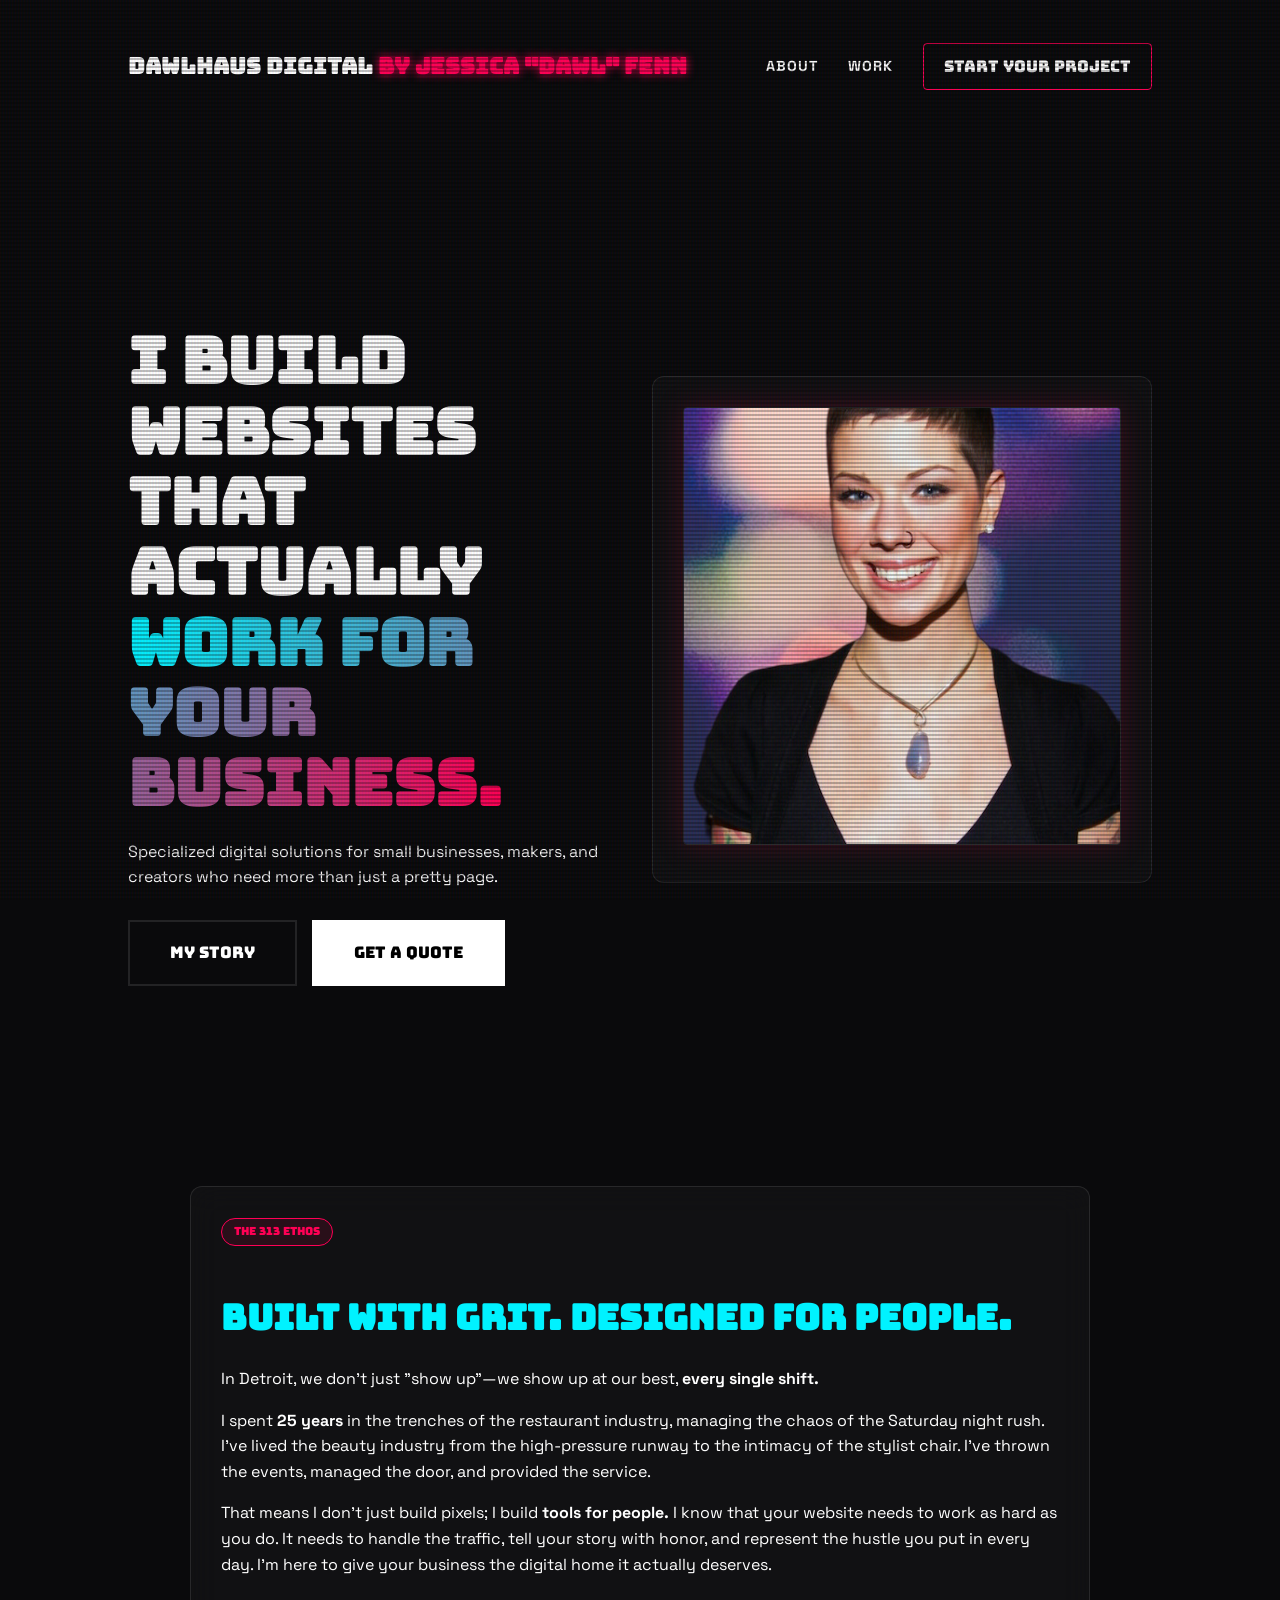
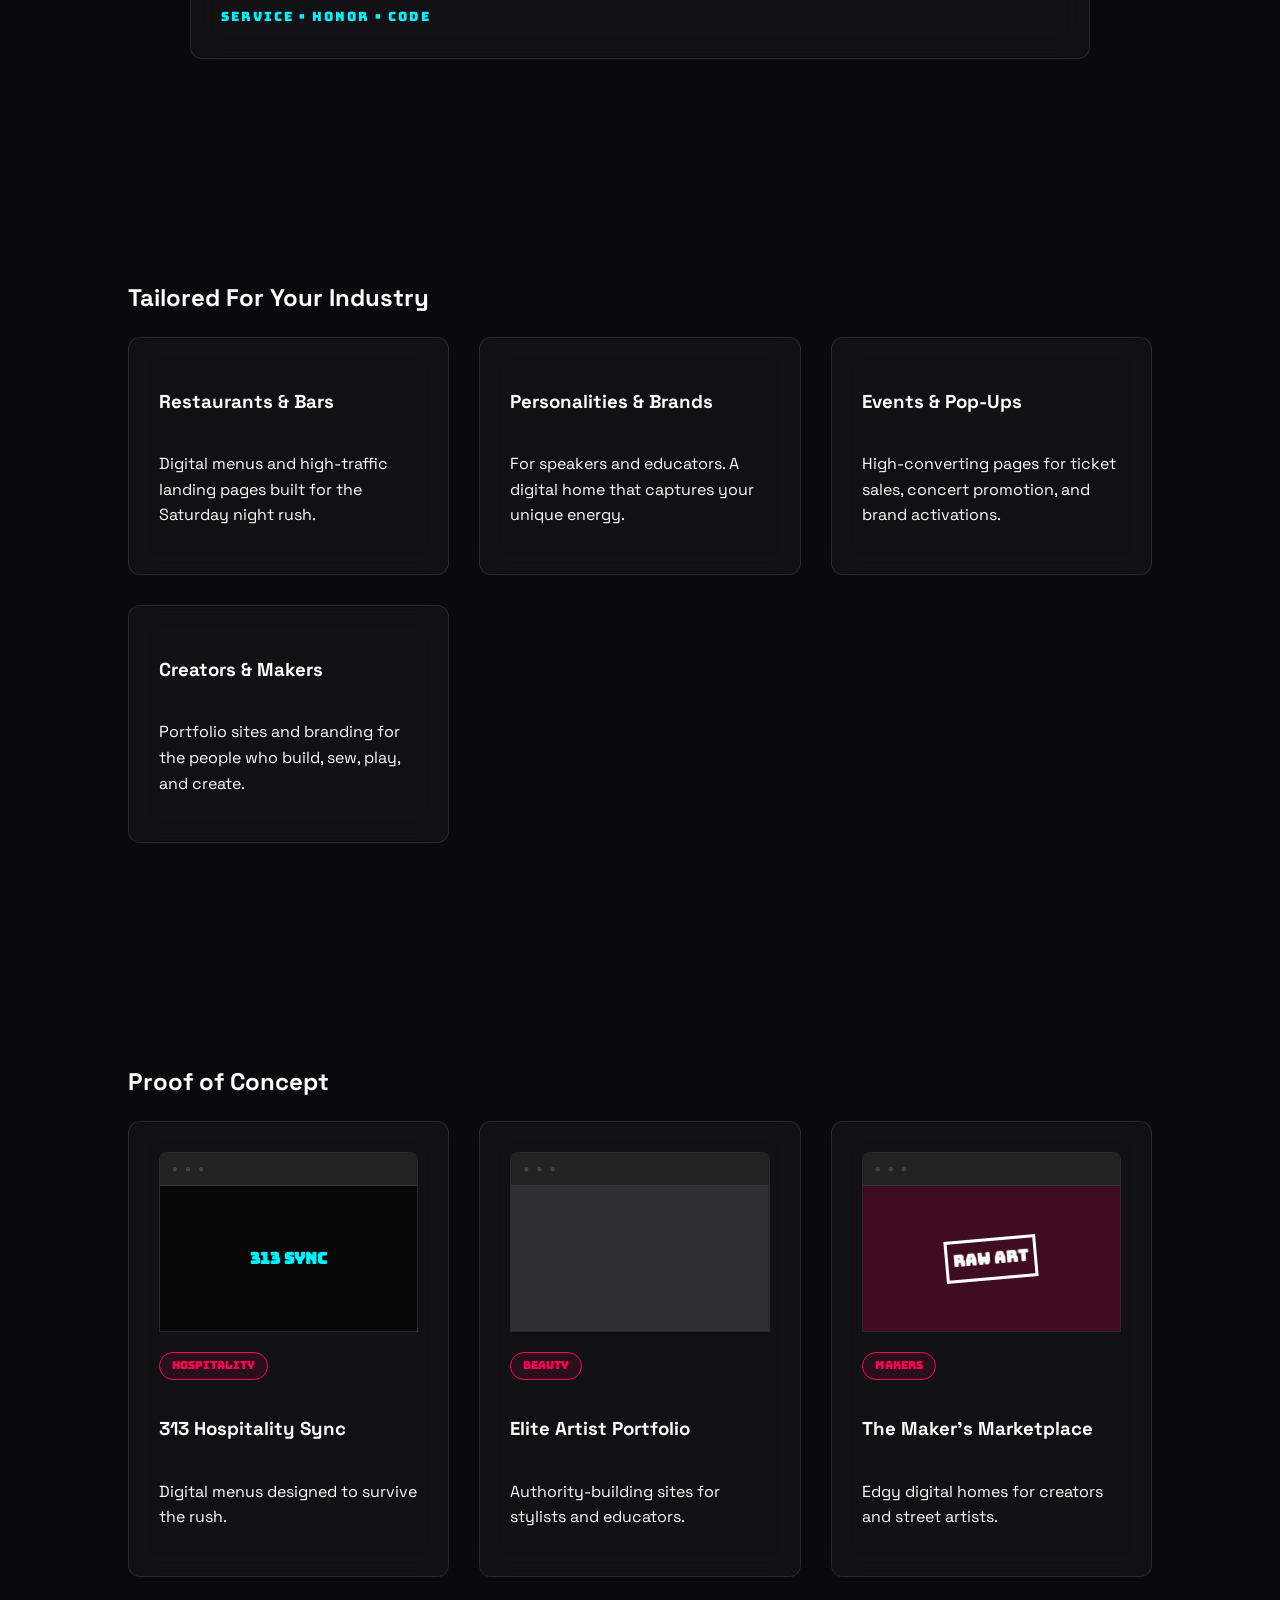
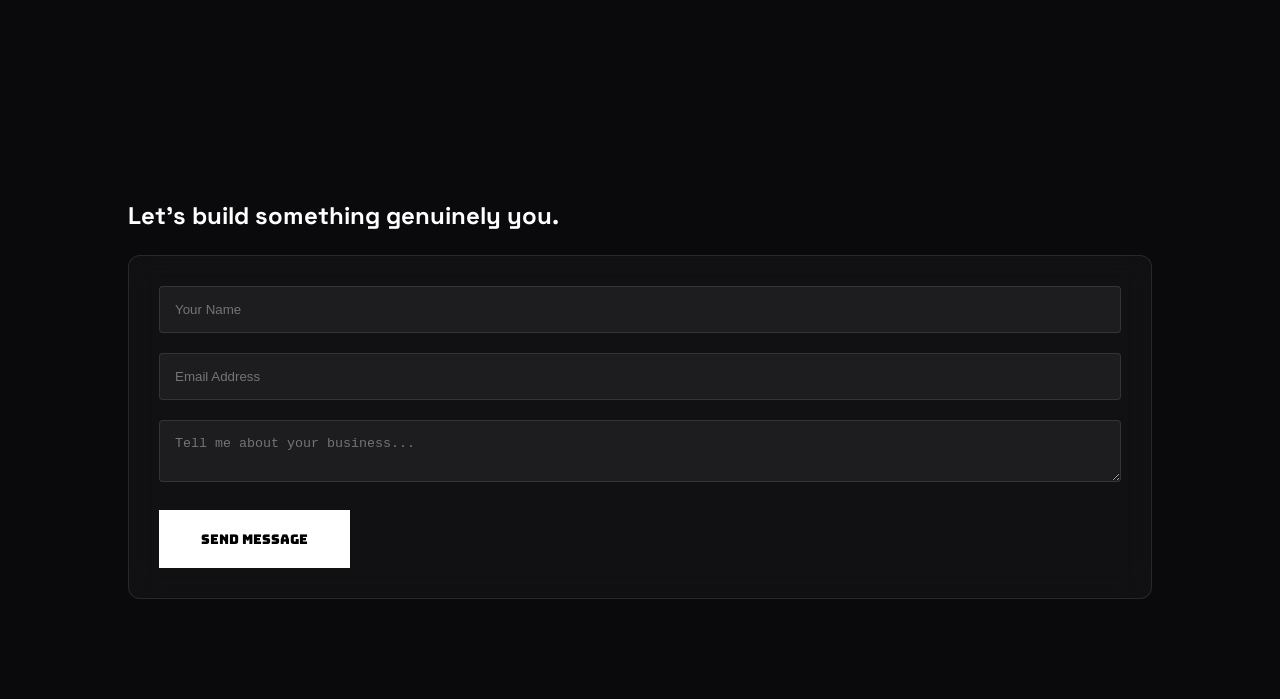
==== index.html @ b6381f79 "Revise about section with new content and badge Updated the about section to reflect new messaging a" ====
<!DOCTYPE html>
<html lang="en">
  <head>
    <meta charset="UTF-8" />
    <meta name="viewport" content="width=device-width, initial-scale=1.0" />
    <title>Dawlhaus Digital | Jessica Fenn</title>
    <link rel="preconnect" href="https://fonts.googleapis.com" />
    <link rel="preconnect" href="https://fonts.gstatic.com" crossorigin />
    <link
      href="https://fonts.googleapis.com/css2?family=Bungee&family=Space+Grotesk:wght@300;700&display=swap"
      rel="stylesheet"
    />
    <link rel="stylesheet" href="style.css" />
  </head>
  <body>
    <div class="noise-overlay"></div>
    <div class="scanlines"></div>
    <div class="cursor-glow"></div>

    <nav class="nav">
      <h1 class="logo">Dawlhaus Digital <span>by Jessica "Dawl" Fenn</span></h1>
      <div class="nav-links">
        <a href="#about" class="nav-link-simple">About</a>
        <a href="#portfolio" class="nav-link-simple">Work</a>
        <a href="#contact" class="nav-btn" role="button">Start Your Project</a>
      </div>
    </nav>

    <main>
      <section class="hero">
        <div class="hero-text">
          <h1>I build websites that actually <span>work for your business.</span></h1>
          <p>Specialized digital solutions for small businesses, makers, and creators who need more than just a pretty page.</p>
          <div class="cta-group">
            <a href="#about" class="btn secondary">My Story</a>
            <a href="#contact" class="btn primary" role="button">Get a Quote</a>
          </div>
        </div>
        <div class="hero-image glass">
          <img src="jess.jpg" alt="Jessica Fenn" onerror="this.src='https://via.placeholder.com/400x500?text=Jessica+Fenn'" />
        </div>
      </section>

     <section class="about" id="about">
        <div class="about-content">
          <div class="about-text-box glass">
            <div class="badge">The 313 Ethos</div>
            <h2>Built with Grit. Designed for People.</h2>
            <p>
              In Detroit, we don't just "show up"—we show up at our best, 
              <strong>every single shift.</strong> 
            </p>
            <p>
              I spent <strong>25 years</strong> in the trenches of the restaurant industry, 
              managing the chaos of the Saturday night rush. I've lived the beauty industry 
              from the high-pressure runway to the intimacy of the stylist chair. I've 
              thrown the events, managed the door, and provided the service.
            </p>
            <p>
              That means I don't just build pixels; I build <strong>tools for people.</strong> 
              I know that your website needs to work as hard as you do. It needs to handle the 
              traffic, tell your story with honor, and represent the hustle you put in every 
              day. I'm here to give your business the digital home it actually deserves.
            </p>
            
            <div class="cta-group">
               <span style="font-family: var(--font-retro); color: var(--accent-cyan); font-size: 0.8rem; text-transform: uppercase; letter-spacing: 2px;">
                 Service • Honor • Code
               </span>
            </div>
          </div>
        </div>
      </section>
      <section class="services">
        <h2>Tailored For Your Industry</h2>
        <div class="card-grid">
          <div class="card glass reveal">
            <h3>Restaurants & Bars</h3>
            <p>Digital menus and high-traffic landing pages built for the Saturday night rush.</p>
          </div>
          <div class="card glass reveal">
            <h3>Personalities & Brands</h3>
            <p>For speakers and educators. A digital home that captures your unique energy.</p>
          </div>
          <div class="card glass reveal">
            <h3>Events & Pop-Ups</h3>
            <p>High-converting pages for ticket sales, concert promotion, and brand activations.</p>
          </div>
          <div class="card glass reveal">
            <h3>Creators & Makers</h3>
            <p>Portfolio sites and branding for the people who build, sew, play, and create.</p>
          </div>
        </div>
      </section>

      <section class="portfolio" id="portfolio">
        <div class="contact-header">
          <h2>Proof of Concept</h2>
        </div>
        <div class="card-grid">
          
          <a href="hospitality.html" style="text-decoration: none; color: inherit; display: block;">
            <div class="card glass reveal">
              <div class="project-preview" style="background: url('https://images.unsplash.com/photo-1514362545857-3bc16c4c7d1b?auto=format&fit=crop&q=80&w=400') center/cover;">
                <div style="background: rgba(0,0,0,0.6); height: 100%; display: flex; align-items: center; justify-content: center;">
                  <h4 style="font-family: 'Bungee'; color: #00f2ff; font-size: 1rem;">313 SYNC</h4>
                </div>
              </div>
              <div class="badge">Hospitality</div>
              <h3>313 Hospitality Sync</h3>
              <p>Digital menus designed to survive the rush.</p>
            </div>
          </a>

          <a href="artist.html" style="text-decoration: none; color: inherit; display: block;">
            <div class="card glass reveal">
              <div class="project-preview" style="background: url('https://images.unsplash.com/photo-1562322140-8baeececf3df?auto=format&fit=crop&q=80&w=400') center/cover;">
                <div style="background: rgba(255,255,255,0.1); height: 100%; backdrop-filter: grayscale(1);"></div>
              </div>
              <div class="badge">Beauty</div>
              <h3>Elite Artist Portfolio</h3>
              <p>Authority-building sites for stylists and educators.</p>
            </div>
          </a>

          <a href="makers.html" style="text-decoration: none; color: inherit; display: block;">
            <div class="card glass reveal">
              <div class="project-preview" style="background: url('https://images.unsplash.com/photo-1561336313-0bd5e0b27ec8?auto=format&fit=crop&q=80&w=400') center/cover;">
                <div style="background: rgba(255, 0, 85, 0.2); height: 100%; display: flex; align-items: center; justify-content: center;">
                  <h4 style="font-family: 'Bungee'; color: white; border: 3px solid white; padding: 5px; transform: rotate(-5deg);">RAW ART</h4>
                </div>
              </div>
              <div class="badge">Makers</div>
              <h3>The Maker's Marketplace</h3>
              <p>Edgy digital homes for creators and street artists.</p>
            </div>
          </a>

        </div>
      </section>

      <section class="contact" id="contact">
        <div class="contact-header">
          <h2>Let’s build something genuinely you.</h2>
        </div>
        <form action="https://formspree.io/f/mykkykrn" method="POST" class="glass">
          <input type="hidden" name="_next" value="https://fennjessica-fs.github.io/dawlhausdigital/thankyou.html" />
          <input type="text" name="name" placeholder="Your Name" required />
          <input type="email" name="email" placeholder="Email Address" required />
          <textarea name="message" placeholder="Tell me about your business..." required></textarea>
          <button type="submit" class="btn primary">Send Message</button>
        </form>
      </section>
    </main>

    <script src="script.js"></script>
  </body>
</html>
---- style.css ----
:root {
  --bg: #0a0a0c;
  --accent-pink: #ff0055;
  --accent-cyan: #00f2ff;
  --glass: rgba(255, 255, 255, 0.03);
  --border: rgba(255, 255, 255, 0.1);
  --font-main: "Space Grotesk", sans-serif;
  --font-retro: "Bungee", cursive;
}

/* 1. RESET & BASE */
* {
  box-sizing: border-box;
}

html {
  scroll-behavior: smooth;
}

body {
  margin: 0;
  font-family: var(--font-main);
  background: var(--bg);
  color: white;
  overflow-x: hidden;
  line-height: 1.6;
  display: flex;
  flex-direction: column;
  width: 100%;
}

.sr-only {
  position: absolute;
  width: 1px;
  height: 1px;
  padding: 0;
  margin: -1px;
  overflow: hidden;
  clip: rect(0, 0, 0, 0);
  border: 0;
}

/* 2. TEXTURES */
.noise-overlay {
  position: fixed;
  top: 0;
  left: 0;
  width: 100%;
  height: 100%;
  background: url("https://grainy-gradients.vercel.app/noise.svg");
  opacity: 0.04;
  pointer-events: none;
  z-index: 999;
}

.scanlines {
  position: fixed;
  top: 0;
  left: 0;
  width: 100%;
  height: 100%;
  background: linear-gradient(rgba(18, 16, 16, 0) 50%, rgba(0, 0, 0, 0.25) 50%),
    linear-gradient(90deg, rgba(255, 0, 0, 0.06), rgba(0, 255, 0, 0.02), rgba(0, 0, 255, 0.06));
  background-size: 100% 4px, 3px 100%;
  pointer-events: none;
  z-index: 998;
}

/* 3. NAVIGATION */
.nav {
  display: flex;
  justify-content: space-between;
  align-items: center;
  padding: 30px 10%;
  width: 100%;
}

.logo {
  font-family: var(--font-retro);
  font-size: 1.4rem;
  text-transform: uppercase;
}

.logo span {
  color: var(--accent-pink);
  text-shadow: 0 0 10px var(--accent-pink);
}

.nav-links {
  display: flex;
  align-items: center;
  gap: 30px;
}

.nav-link-simple {
  text-decoration: none;
  color: white;
  font-weight: 700;
  text-transform: uppercase;
  font-size: 0.9rem;
  letter-spacing: 1px;
  transition: 0.3s;
}

.nav-link-simple:hover {
  color: var(--accent-cyan);
}

.nav-btn {
  font-family: var(--font-retro);
  color: white;
  text-decoration: none;
  padding: 10px 20px;
  border: 1px solid var(--accent-pink);
  border-radius: 4px;
  transition: 0.3s;
}

.nav-btn:hover {
  background: var(--accent-pink);
  color: black;
  box-shadow: 0 0 15px var(--accent-pink);
}

/* 4. LAYOUT SECTIONS */
section {
  width: 100%;
  padding: 100px 10%;
  position: relative;
  display: block;
  clear: both;
}

/* HERO SPECIFIC */
.hero {
  min-height: 85vh;
  display: flex;
  flex-wrap: wrap;
  align-items: center;
  justify-content: space-between;
  gap: 50px;
  padding-top: 140px;
}

.hero-text {
  flex: 1;
  min-width: 300px;
}

.hero-text h1 {
  font-family: var(--font-retro);
  font-size: clamp(2rem, 5vw, 4rem);
  line-height: 1.1;
  margin-bottom: 20px;
}

.hero-text h1 span {
  background: linear-gradient(90deg, var(--accent-cyan), var(--accent-pink));
  -webkit-background-clip: text;
  -webkit-text-fill-color: transparent;
}

.hero-image {
  flex: 1;
  min-width: 300px;
  max-width: 500px;
}

.hero-image img {
  width: 100%;
  border-radius: 4px;
  border: 1px solid var(--border);
  box-shadow: 0 0 30px rgba(255, 0, 85, 0.2);
}

/* 5. COMPONENTS */
.cta-group {
  display: flex;
  gap: 15px;
  margin-top: 30px;
}

.btn {
  display: inline-flex;
  align-items: center;
  justify-content: center;
  cursor: pointer;
  transition: 0.2s;
  text-decoration: none;
  font-family: var(--font-retro);
}

.btn.primary {
  background: white;
  color: black;
  border: 2px solid white;
  padding: 18px 40px;
}

.btn.primary:hover {
  background: var(--accent-cyan);
  border-color: var(--accent-cyan);
  transform: translateY(-3px);
}

.btn.secondary {
  background: transparent;
  color: white;
  border: 2px solid var(--border);
  padding: 18px 40px;
}

.btn.secondary:hover {
  border-color: var(--accent-pink);
  color: var(--accent-pink);
}

/* CARDS & GLASSMORPHISM */
.card-grid {
  display: grid;
  grid-template-columns: repeat(auto-fit, minmax(300px, 1fr));
  gap: 30px;
  width: 100%;
}

.glass {
  background: var(--glass);
  backdrop-filter: blur(15px);
  border: 1px solid var(--border);
  border-radius: 12px;
  padding: 30px;
  transition: 0.3s ease;
  position: relative;
}

.glass:hover {
  border-color: var(--accent-cyan);
  box-shadow: 0 0 20px rgba(0, 242, 255, 0.2);
  transform: translateY(-5px);
}

/* PROJECT PREVIEWS */
.project-preview {
  width: 100%;
  height: 180px;
  background: #111;
  border-radius: 8px 8px 0 0;
  border: 1px solid var(--border);
  margin-bottom: 20px;
  position: relative;
  overflow: hidden;
  display: flex;
  flex-direction: column;
}

.project-preview::before {
  content: "● ● ●";
  padding: 8px 12px;
  background: #222;
  color: #444;
  font-size: 10px;
  display: block;
  width: 100%;
  border-bottom: 1px solid var(--border);
  letter-spacing: 2px;
}

/* 6. UTILITY & FORMS */
.about-text-box {
  max-width: 900px;
  margin: 0 auto;
}

.about-text-box h2 {
  font-family: var(--font-retro);
  color: var(--accent-cyan);
  font-size: 2.2rem;
  margin-bottom: 20px;
}

form input,
form textarea {
  width: 100%;
  padding: 15px;
  margin-bottom: 20px;
  background: rgba(255, 255, 255, 0.05);
  border: 1px solid var(--border);
  color: white;
  border-radius: 4px;
}

form input:focus {
  border-color: var(--accent-cyan);
  outline: none;
}

/* ANIMATION STATE (FORCE VISIBLE FOR NOW) */
.reveal {
  opacity: 1 !important;
  transform: translateY(0) !important;
}
/* --- COMPONENT STYLES --- */

.badge {
  display: inline-block;
  padding: 4px 12px;
  background: rgba(255, 0, 85, 0.1);
  border: 1px solid var(--accent-pink);
  color: var(--accent-pink);
  font-family: var(--font-retro);
  font-size: 0.7rem;
  text-transform: uppercase;
  border-radius: 20px;
  margin-bottom: 15px;
}

/* Ensure the card layout handles the badge well */
.card {
  display: flex;
  flex-direction: column;
  align-items: flex-start;
}
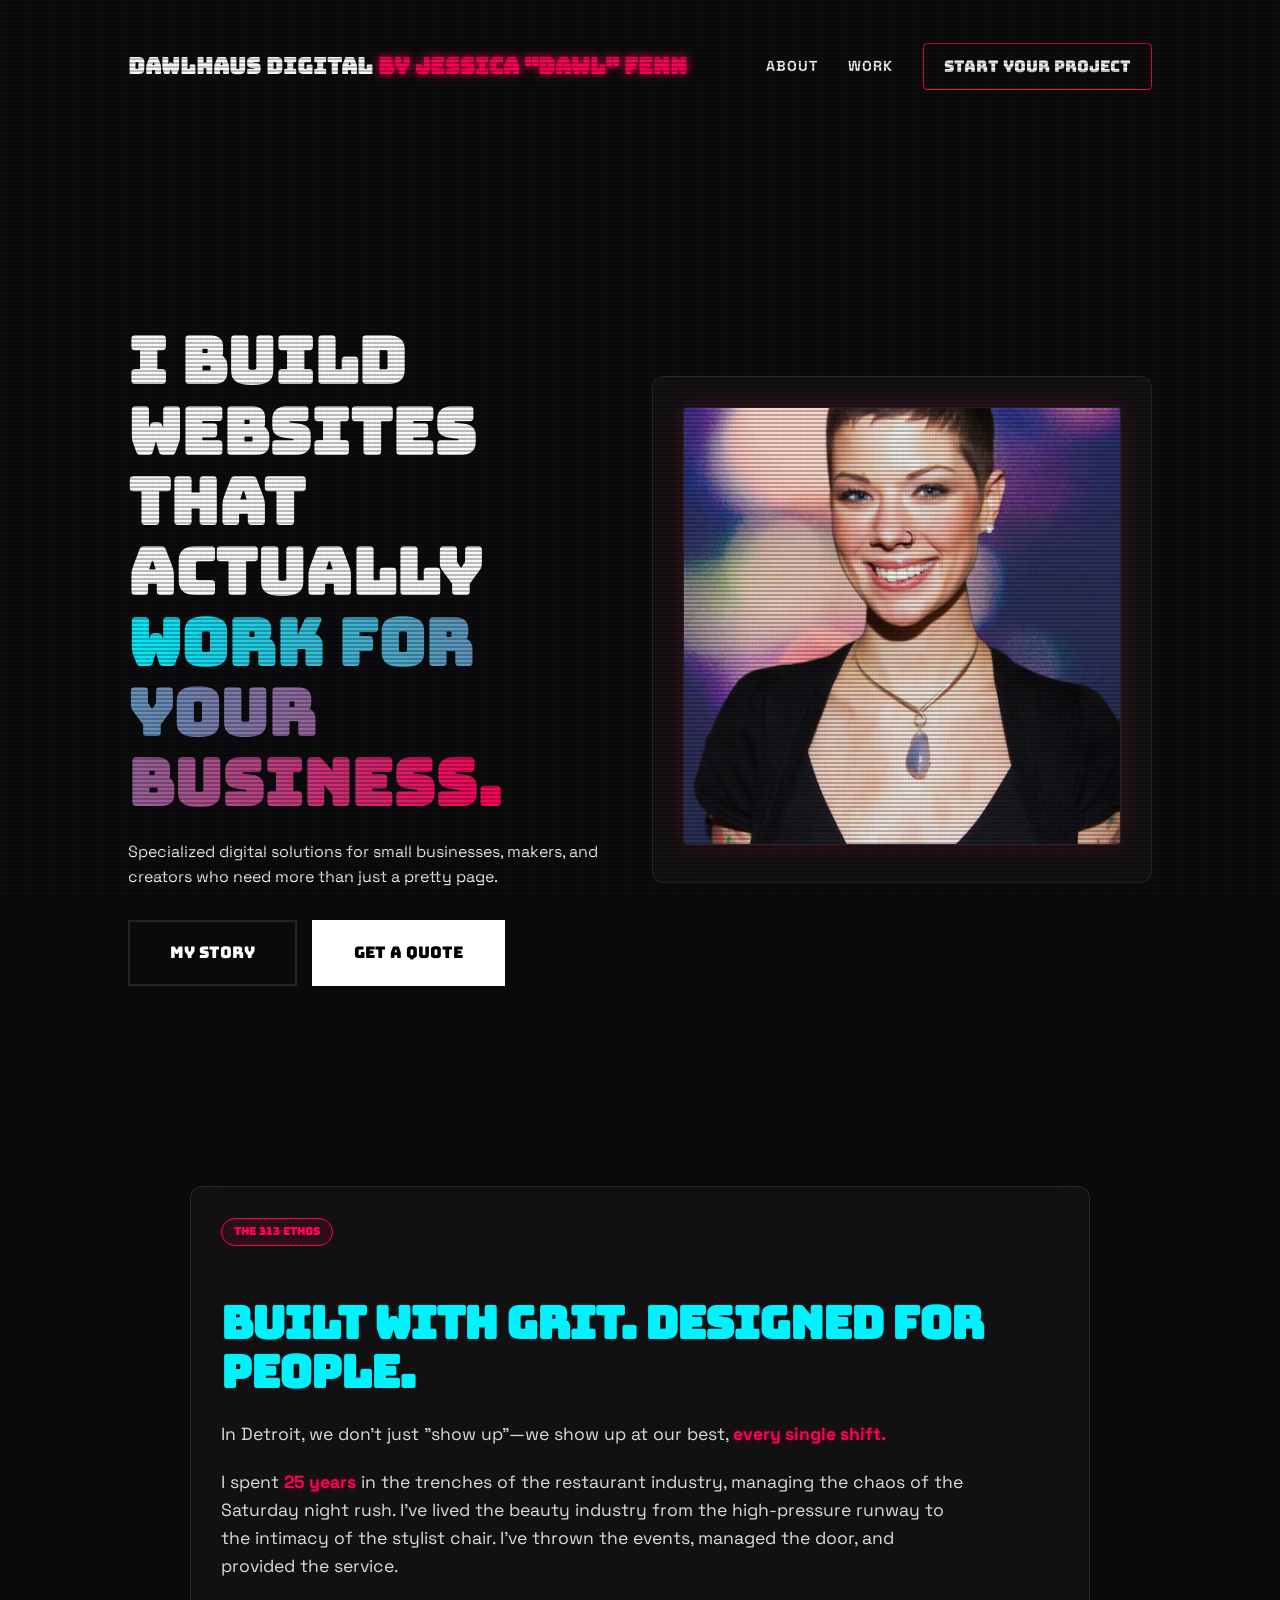
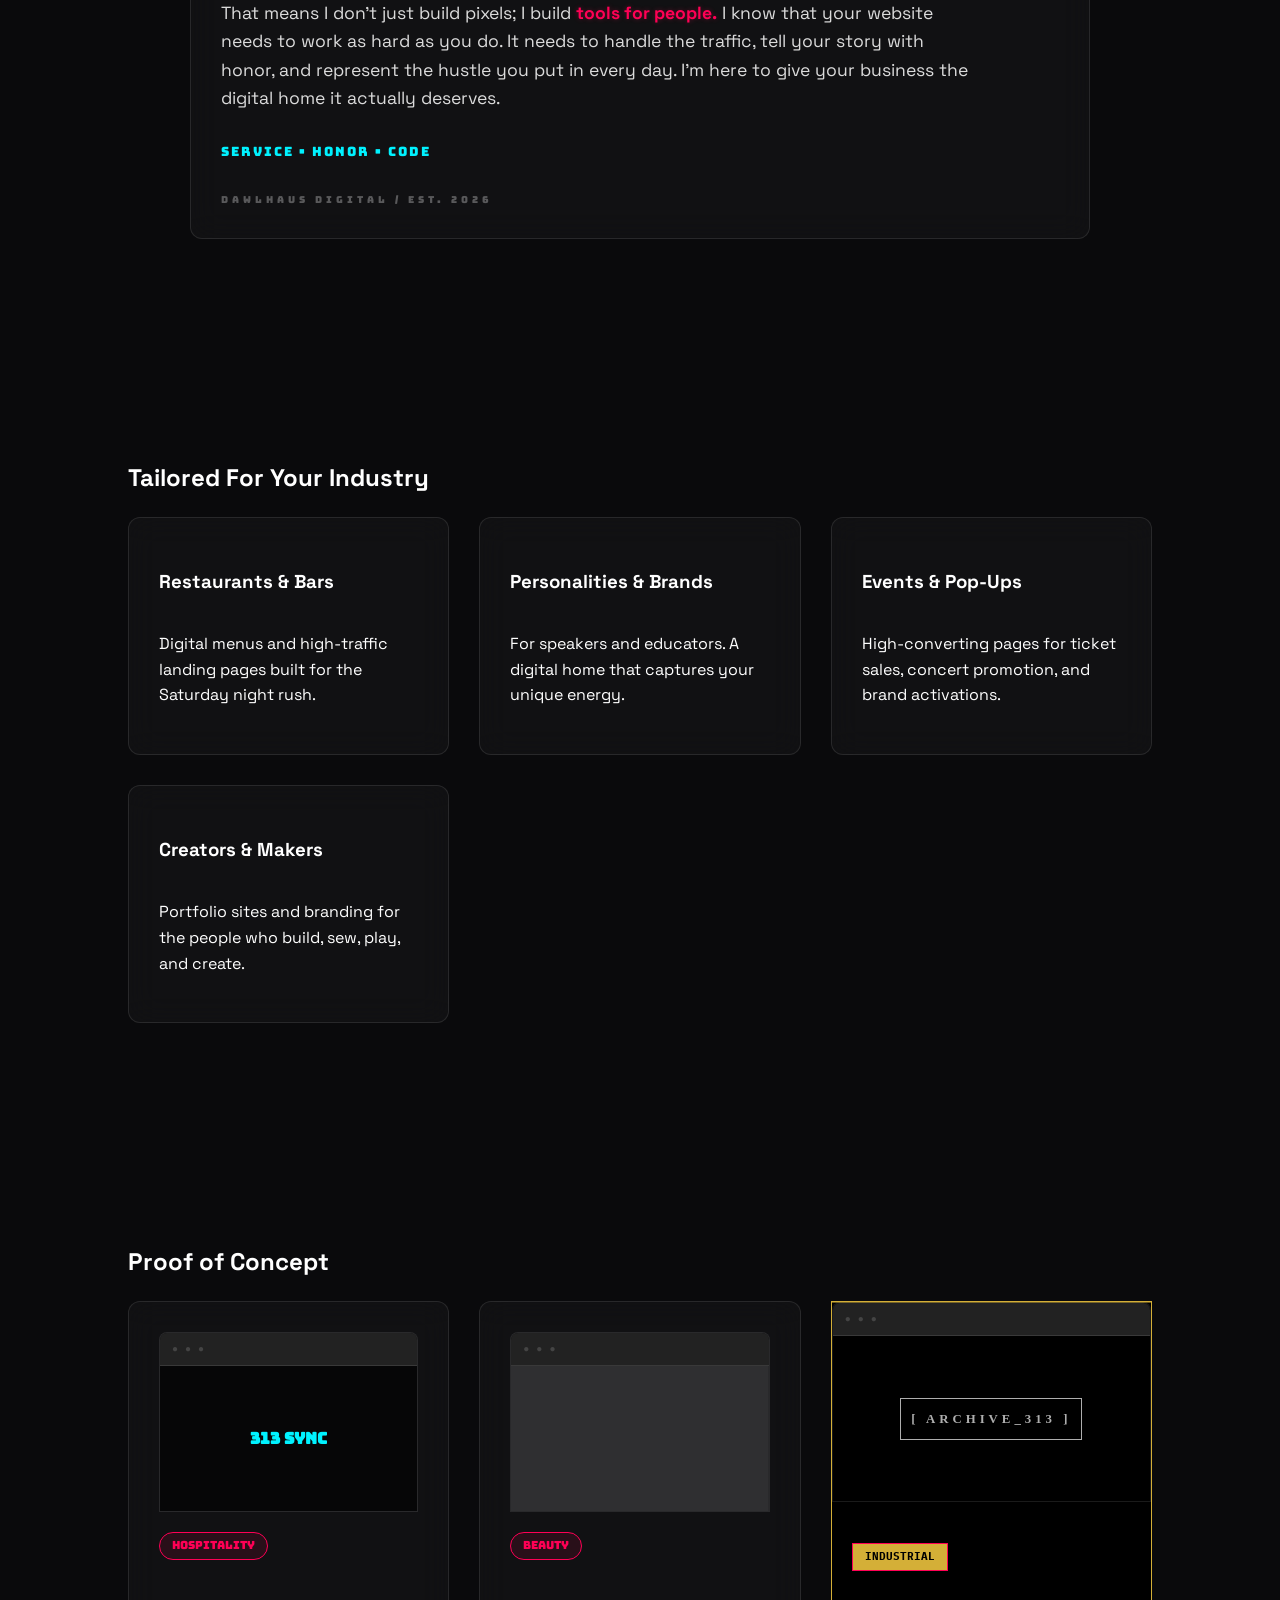
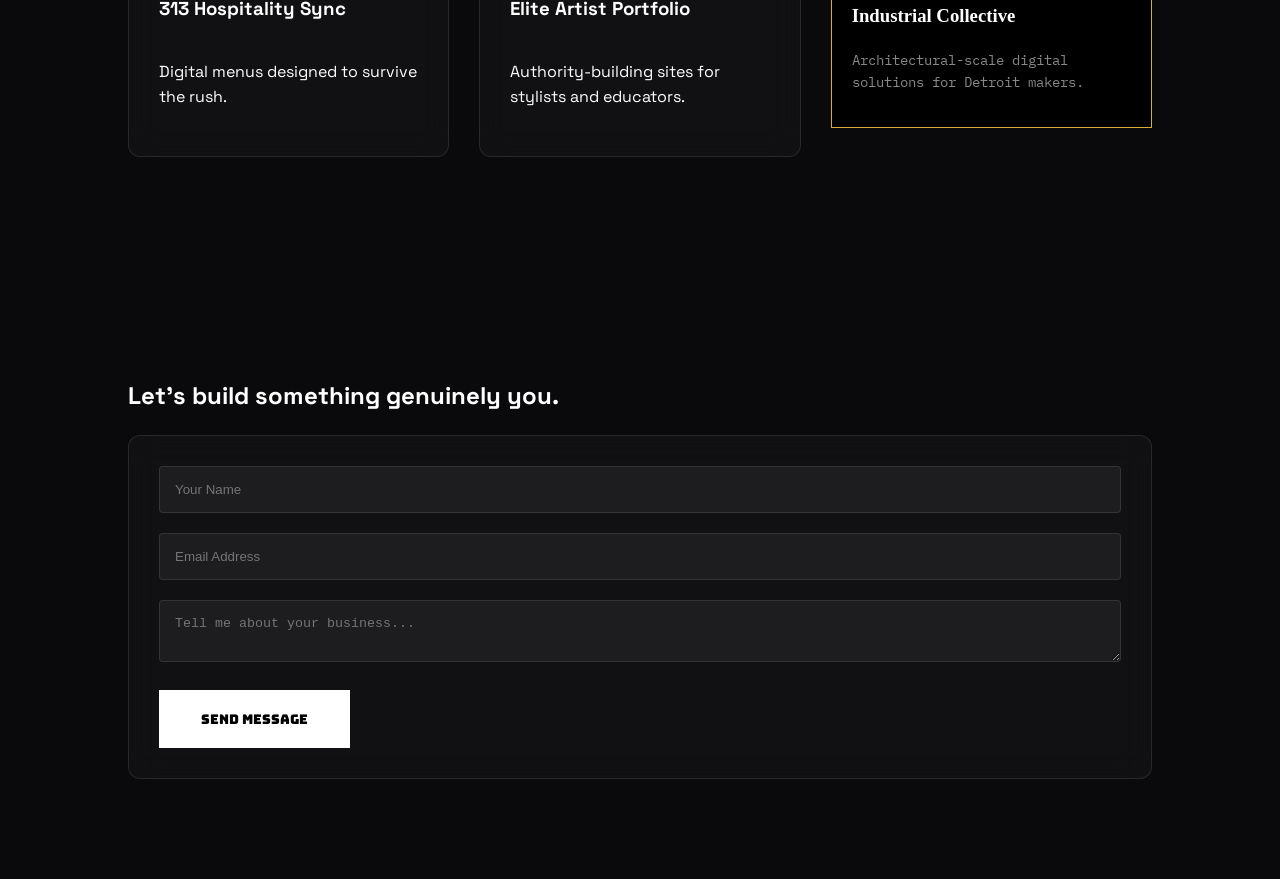
==== commit 76050609: "Update index.html" ====
--- a/index.html
+++ b/index.html
@@ -6,10 +6,11 @@
     <title>Dawlhaus Digital | Jessica Fenn</title>
     <link rel="preconnect" href="https://fonts.googleapis.com" />
     <link rel="preconnect" href="https://fonts.gstatic.com" crossorigin />
-    <link
-      href="https://fonts.googleapis.com/css2?family=Bungee&family=Space+Grotesk:wght@300;700&display=swap"
+   <link
+      href="https://fonts.googleapis.com/css2?family=Bungee&family=Space+Grotesk:wght@300;700&family=Syncopate:wght@700&family=IBM+Plex+Mono:wght@300;400;700&display=swap"
       rel="stylesheet"
     />
+    <link rel="stylesheet" href="style.css" />
     <link rel="stylesheet" href="style.css" />
   </head>
   <body>
@@ -123,19 +124,31 @@
             </div>
           </a>
 
-          <a href="makers.html" style="text-decoration: none; color: inherit; display: block;">
-            <div class="card glass reveal">
-              <div class="project-preview" style="background: url('https://images.unsplash.com/photo-1561336313-0bd5e0b27ec8?auto=format&fit=crop&q=80&w=400') center/cover;">
-                <div style="background: rgba(255, 0, 85, 0.2); height: 100%; display: flex; align-items: center; justify-content: center;">
-                  <h4 style="font-family: 'Bungee'; color: white; border: 3px solid white; padding: 5px; transform: rotate(-5deg);">RAW ART</h4>
-                </div>
-              </div>
-              <div class="badge">Makers</div>
-              <h3>The Maker's Marketplace</h3>
-              <p>Edgy digital homes for creators and street artists.</p>
-            </div>
-          </a>
+         <a href="makers.html" style="text-decoration: none; color: inherit; display: block;">
+  <div class="card reveal" style="background: #000; border: 1px solid #D4AF37; border-radius: 0; box-shadow: none; position: relative; overflow: hidden;">
+    
+    <div style="position: absolute; top: 0; left: 0; width: 100%; height: 1px; background: #D4AF37; opacity: 0.5; animation: card-scan 4s linear infinite; z-index: 2;"></div>
+    
+    <div class="project-preview" style="background: url('https://images.unsplash.com/photo-1504917595217-d4dc5ebe6122?auto=format&fit=crop&q=80&w=400') center/cover; filter: grayscale(1); height: 200px;">
+      <div style="background: rgba(0,0,0,0.7); height: 100%; display: flex; align-items: center; justify-content: center;">
+        <h4 style="font-family: 'Syncopate'; color: #D4AF37; font-size: 0.8rem; letter-spacing: 4px; border: 1px solid #D4AF37; padding: 10px;">[ ARCHIVE_313 ]</h4>
+      </div>
+    </div>
 
+    <div style="padding: 20px;">
+      <div class="badge" style="background: #D4AF37; color: #000; border-radius: 0; font-family: 'IBM Plex Mono'; font-weight: 700;">INDUSTRIAL</div>
+      <h3 style="font-family: 'Syncopate'; color: #fff; margin-top: 15px;">Industrial Collective</h3>
+      <p style="font-family: 'IBM Plex Mono'; font-size: 0.85rem; color: #888;">Architectural-scale digital solutions for Detroit makers.</p>
+    </div>
+  </div>
+</a>
+
+<style>
+  @keyframes card-scan {
+    0% { top: -5%; }
+    100% { top: 105%; }
+  }
+</style>
         </div>
       </section>
 
--- a/style.css
+++ b/style.css
@@ -320,3 +320,52 @@
   flex-direction: column;
   align-items: flex-start;
 }
+/* THE GRIT & HONOR EDIT */
+.about-text-box h2 {
+    font-size: clamp(1.8rem, 4vw, 2.8rem);
+    letter-spacing: -1px;
+    line-height: 1.1;
+    margin-bottom: 1.5rem;
+}
+
+.about-text-box p {
+    font-size: 1.1rem;
+    color: rgba(255,255,255,0.85); /* Softens the text for that "dedicated" feel */
+    margin-bottom: 1.2rem;
+    max-width: 750px;
+}
+
+.about-text-box strong {
+    color: var(--accent-pink);
+    text-shadow: 0 0 5px rgba(255, 0, 85, 0.3);
+}
+
+/* Subtle signature flourish */
+.about-text-box::after {
+    content: "DAWLHAUS DIGITAL / EST. 2026";
+    display: block;
+    margin-top: 30px;
+    font-family: var(--font-retro);
+    font-size: 0.6rem;
+    letter-spacing: 4px;
+    opacity: 0.3;
+}
+/* THE SCANNER ANIMATION */
+.grid-item::after {
+    content: "";
+    position: absolute;
+    top: -10%;
+    left: 0;
+    width: 100%;
+    height: 2px;
+    background: var(--raw-brass);
+    box-shadow: 0 0 15px var(--raw-brass);
+    z-index: 5;
+    animation: scan-line 4s linear infinite;
+    opacity: 0.3;
+}
+
+@keyframes scan-line {
+    0% { top: -10%; }
+    100% { top: 110%; }
+}
--- a/style.css
+++ b/style.css
@@ -320,3 +320,52 @@
   flex-direction: column;
   align-items: flex-start;
 }
+/* THE GRIT & HONOR EDIT */
+.about-text-box h2 {
+    font-size: clamp(1.8rem, 4vw, 2.8rem);
+    letter-spacing: -1px;
+    line-height: 1.1;
+    margin-bottom: 1.5rem;
+}
+
+.about-text-box p {
+    font-size: 1.1rem;
+    color: rgba(255,255,255,0.85); /* Softens the text for that "dedicated" feel */
+    margin-bottom: 1.2rem;
+    max-width: 750px;
+}
+
+.about-text-box strong {
+    color: var(--accent-pink);
+    text-shadow: 0 0 5px rgba(255, 0, 85, 0.3);
+}
+
+/* Subtle signature flourish */
+.about-text-box::after {
+    content: "DAWLHAUS DIGITAL / EST. 2026";
+    display: block;
+    margin-top: 30px;
+    font-family: var(--font-retro);
+    font-size: 0.6rem;
+    letter-spacing: 4px;
+    opacity: 0.3;
+}
+/* THE SCANNER ANIMATION */
+.grid-item::after {
+    content: "";
+    position: absolute;
+    top: -10%;
+    left: 0;
+    width: 100%;
+    height: 2px;
+    background: var(--raw-brass);
+    box-shadow: 0 0 15px var(--raw-brass);
+    z-index: 5;
+    animation: scan-line 4s linear infinite;
+    opacity: 0.3;
+}
+
+@keyframes scan-line {
+    0% { top: -10%; }
+    100% { top: 110%; }
+}
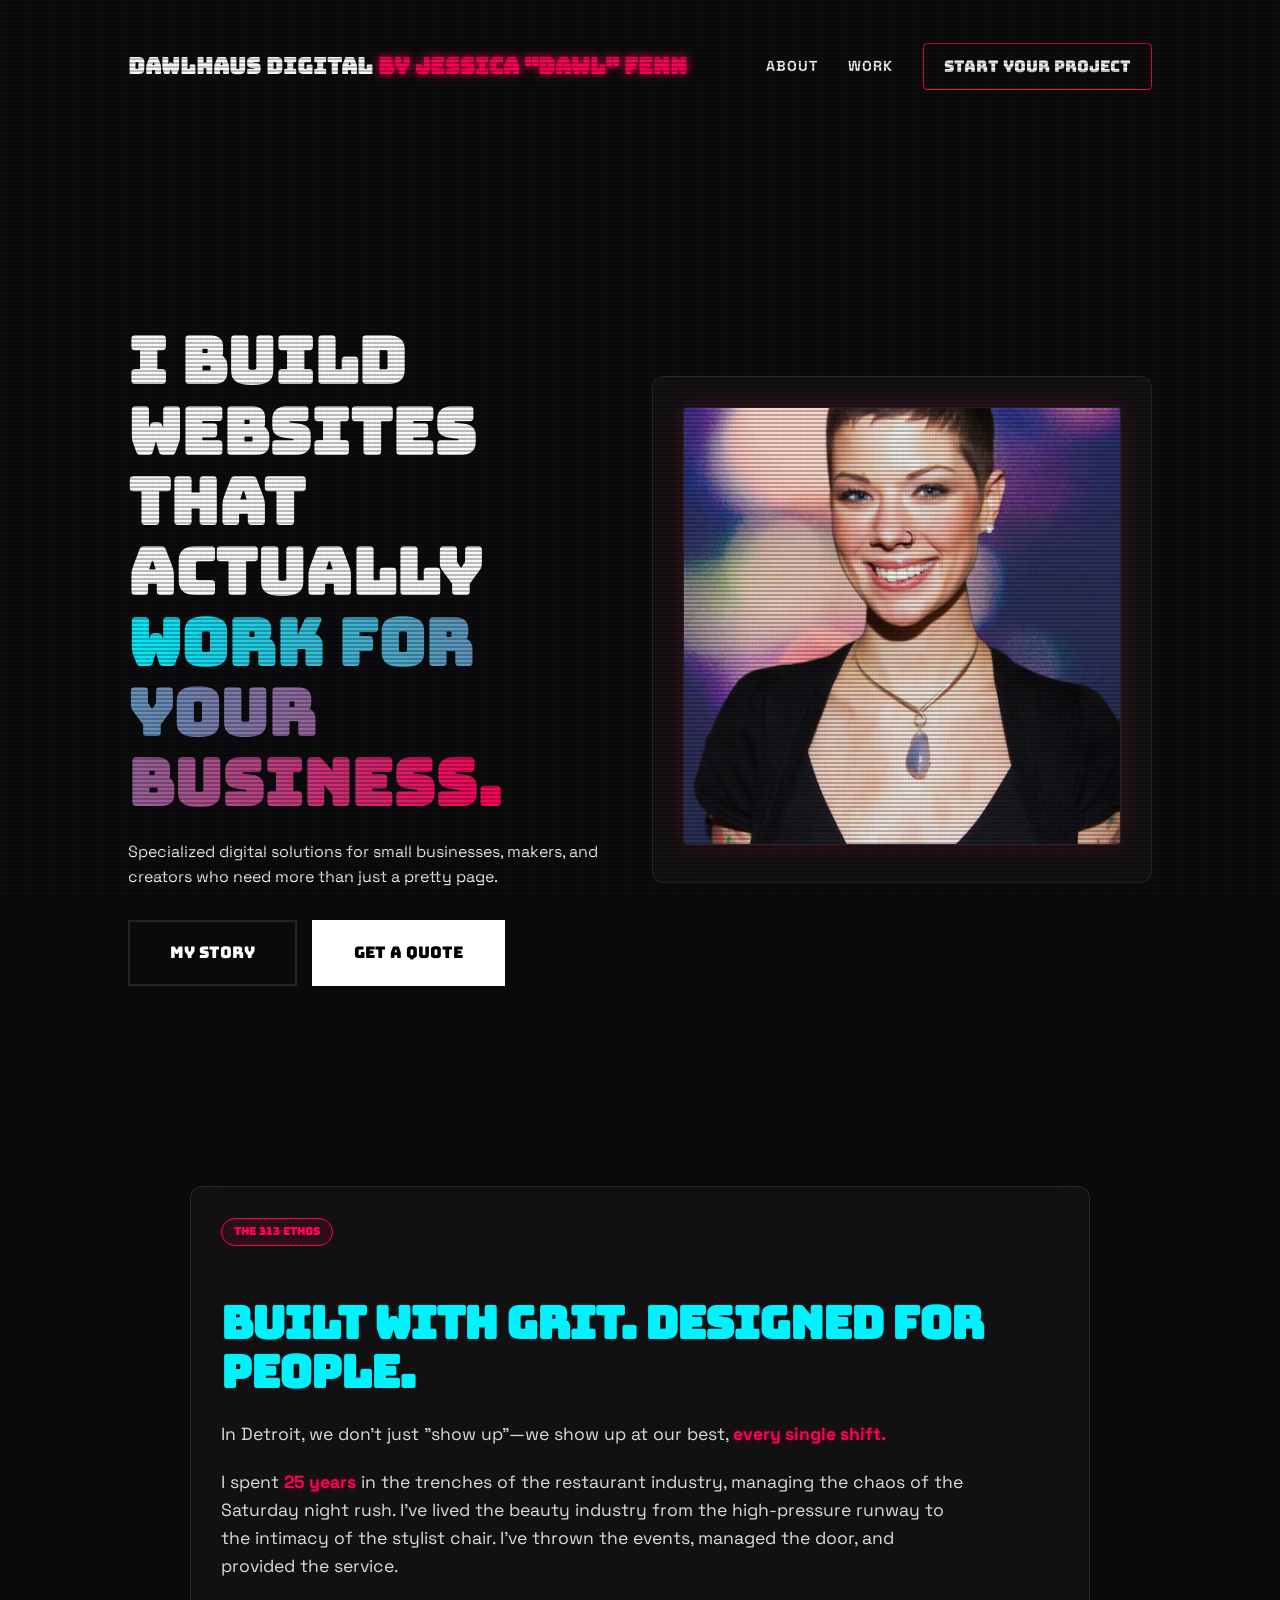
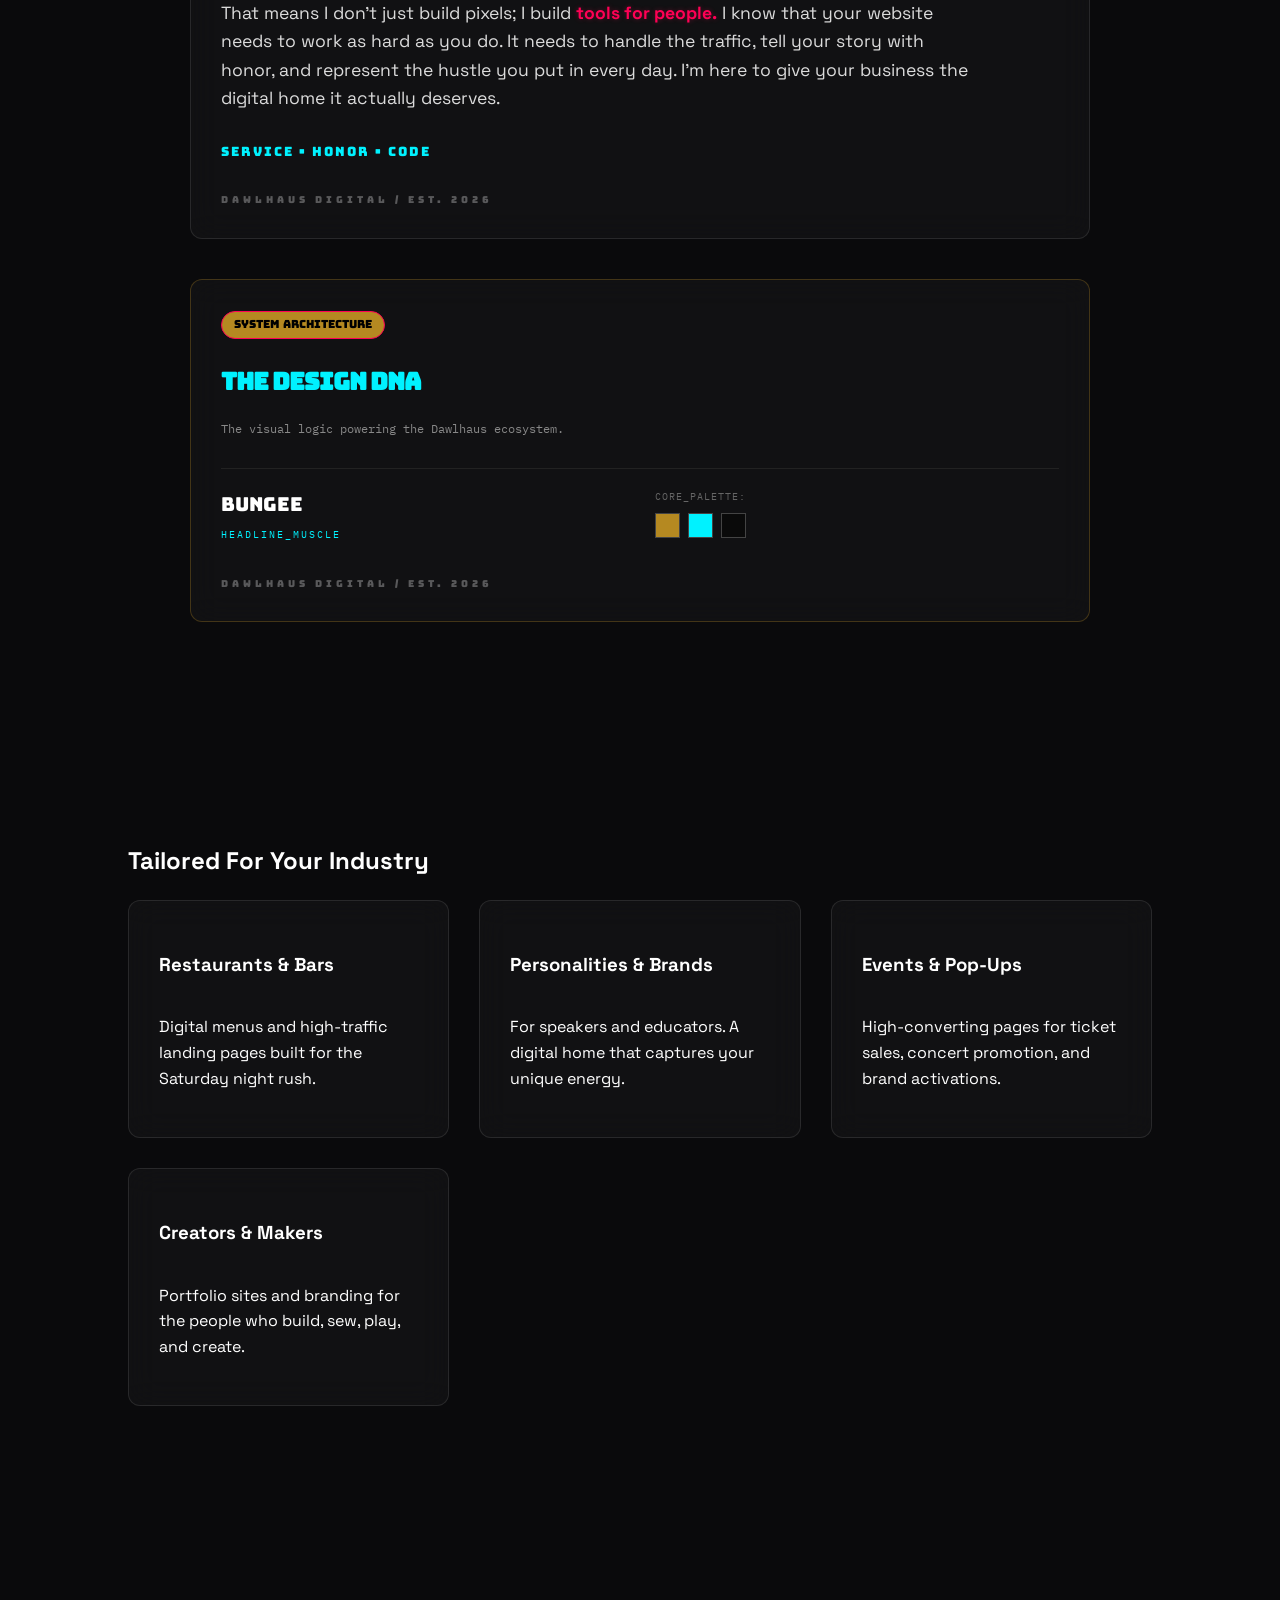
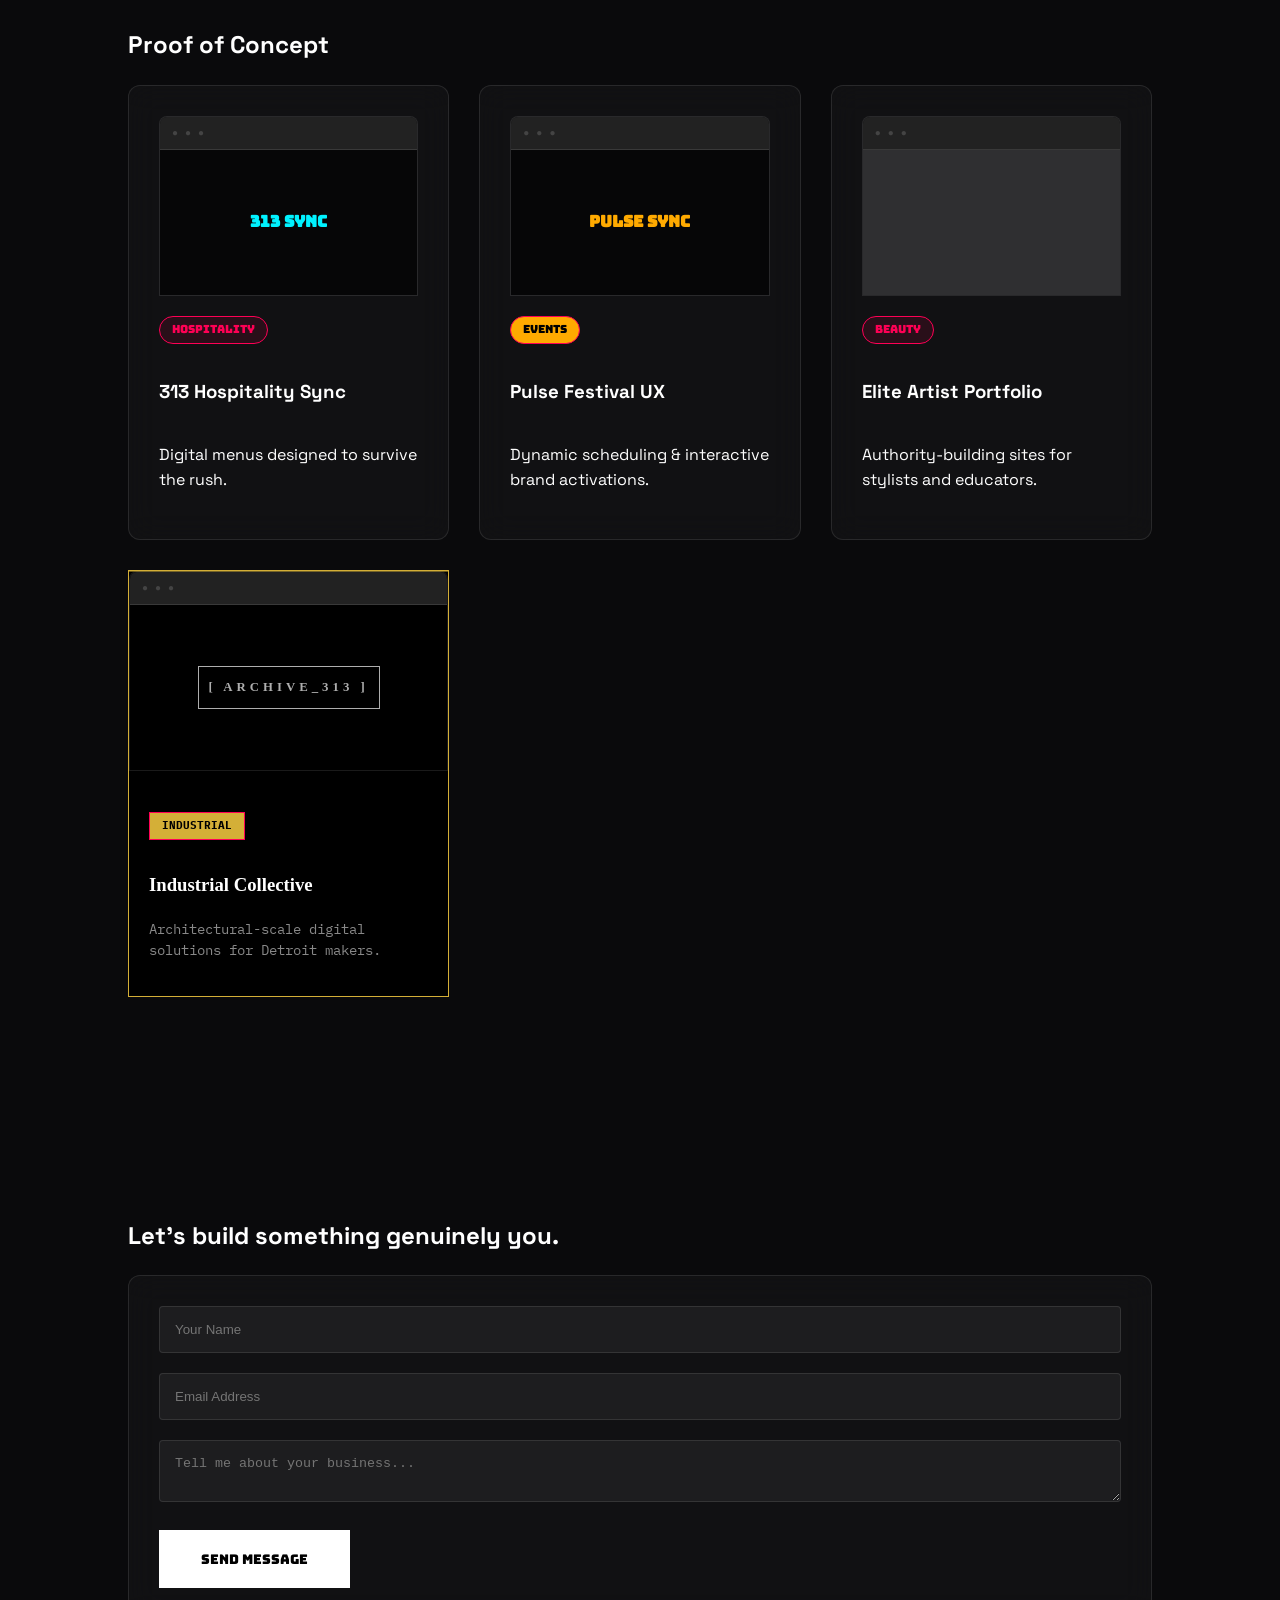
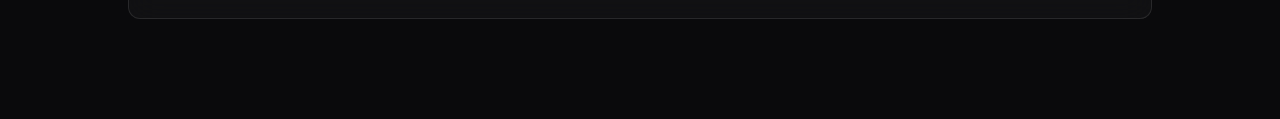
==== commit cd54a285: "Update index.html" ====
--- a/index.html
+++ b/index.html
@@ -6,11 +6,10 @@
     <title>Dawlhaus Digital | Jessica Fenn</title>
     <link rel="preconnect" href="https://fonts.googleapis.com" />
     <link rel="preconnect" href="https://fonts.gstatic.com" crossorigin />
-   <link
+    <link
       href="https://fonts.googleapis.com/css2?family=Bungee&family=Space+Grotesk:wght@300;700&family=Syncopate:wght@700&family=IBM+Plex+Mono:wght@300;400;700&display=swap"
       rel="stylesheet"
     />
-    <link rel="stylesheet" href="style.css" />
     <link rel="stylesheet" href="style.css" />
   </head>
   <body>
@@ -42,7 +41,7 @@
         </div>
       </section>
 
-     <section class="about" id="about">
+      <section class="about" id="about">
         <div class="about-content">
           <div class="about-text-box glass">
             <div class="badge">The 313 Ethos</div>
@@ -66,12 +65,36 @@
             
             <div class="cta-group">
                <span style="font-family: var(--font-retro); color: var(--accent-cyan); font-size: 0.8rem; text-transform: uppercase; letter-spacing: 2px;">
-                 Service • Honor • Code
+                  Service • Honor • Code
                </span>
             </div>
           </div>
         </div>
-      </section>
+
+        <div class="about-content" style="margin-top: 40px;">
+          <div class="about-text-box glass" style="border-color: rgba(181, 137, 33, 0.3);">
+            <div class="badge" style="background: #b58921; color: #000;">System Architecture</div>
+            <h2 style="font-family: 'Bungee'; font-size: 1.5rem; margin-top: 15px;">The Design DNA</h2>
+            <p style="font-family: 'IBM Plex Mono'; font-size: 0.75rem; color: #888;">The visual logic powering the Dawlhaus ecosystem.</p>
+            
+            <div style="display: grid; grid-template-columns: 1fr 1fr; gap: 30px; margin-top: 30px; text-align: left; border-top: 1px solid #222; padding-top: 20px;">
+              <div>
+                <span style="font-family: 'Bungee'; font-size: 1.2rem; display: block; color: #fff;">BUNGEE</span>
+                <span style="font-family: 'IBM Plex Mono'; font-size: 0.6rem; color: #00f2ff; letter-spacing: 2px;">HEADLINE_MUSCLE</span>
+              </div>
+              <div style="display: flex; flex-direction: column; gap: 8px;">
+                <span style="font-family: 'IBM Plex Mono'; font-size: 0.6rem; color: #666; letter-spacing: 1px;">CORE_PALETTE:</span>
+                <div style="display: flex; gap: 8px;">
+                   <div style="width: 25px; height: 25px; background: #b58921; border: 1px solid #444;" title="Detroit Brass"></div>
+                   <div style="width: 25px; height: 25px; background: #00f2ff; border: 1px solid #444;" title="System Cyan"></div>
+                   <div style="width: 25px; height: 25px; background: #0a0a0a; border: 1px solid #444;" title="Foundry Black"></div>
+                </div>
+              </div>
+            </div>
+          </div>
+        </div>
+      </section>
+
       <section class="services">
         <h2>Tailored For Your Industry</h2>
         <div class="card-grid">
@@ -113,6 +136,19 @@
             </div>
           </a>
 
+          <a href="festival.html" style="text-decoration: none; color: inherit; display: block;">
+            <div class="card glass reveal">
+              <div class="project-preview" style="background: url('https://images.unsplash.com/photo-1470225620780-dba8ba36b745?auto=format&fit=crop&q=80&w=400') center/cover;">
+                <div style="background: rgba(0,0,0,0.6); height: 100%; display: flex; align-items: center; justify-content: center;">
+                  <h4 style="font-family: 'Bungee'; color: #ffaa00; font-size: 1rem;">PULSE SYNC</h4>
+                </div>
+              </div>
+              <div class="badge" style="background: #ffaa00; color: #000;">Events</div>
+              <h3>Pulse Festival UX</h3>
+              <p>Dynamic scheduling & interactive brand activations.</p>
+            </div>
+          </a>
+
           <a href="artist.html" style="text-decoration: none; color: inherit; display: block;">
             <div class="card glass reveal">
               <div class="project-preview" style="background: url('https://images.unsplash.com/photo-1562322140-8baeececf3df?auto=format&fit=crop&q=80&w=400') center/cover;">
@@ -124,31 +160,21 @@
             </div>
           </a>
 
-         <a href="makers.html" style="text-decoration: none; color: inherit; display: block;">
-  <div class="card reveal" style="background: #000; border: 1px solid #D4AF37; border-radius: 0; box-shadow: none; position: relative; overflow: hidden;">
-    
-    <div style="position: absolute; top: 0; left: 0; width: 100%; height: 1px; background: #D4AF37; opacity: 0.5; animation: card-scan 4s linear infinite; z-index: 2;"></div>
-    
-    <div class="project-preview" style="background: url('https://images.unsplash.com/photo-1504917595217-d4dc5ebe6122?auto=format&fit=crop&q=80&w=400') center/cover; filter: grayscale(1); height: 200px;">
-      <div style="background: rgba(0,0,0,0.7); height: 100%; display: flex; align-items: center; justify-content: center;">
-        <h4 style="font-family: 'Syncopate'; color: #D4AF37; font-size: 0.8rem; letter-spacing: 4px; border: 1px solid #D4AF37; padding: 10px;">[ ARCHIVE_313 ]</h4>
-      </div>
-    </div>
-
-    <div style="padding: 20px;">
-      <div class="badge" style="background: #D4AF37; color: #000; border-radius: 0; font-family: 'IBM Plex Mono'; font-weight: 700;">INDUSTRIAL</div>
-      <h3 style="font-family: 'Syncopate'; color: #fff; margin-top: 15px;">Industrial Collective</h3>
-      <p style="font-family: 'IBM Plex Mono'; font-size: 0.85rem; color: #888;">Architectural-scale digital solutions for Detroit makers.</p>
-    </div>
-  </div>
-</a>
-
-<style>
-  @keyframes card-scan {
-    0% { top: -5%; }
-    100% { top: 105%; }
-  }
-</style>
+          <a href="makers.html" style="text-decoration: none; color: inherit; display: block;">
+            <div class="card reveal" style="background: #000; border: 1px solid #D4AF37; border-radius: 0; box-shadow: none; position: relative; overflow: hidden;">
+              <div style="position: absolute; top: 0; left: 0; width: 100%; height: 1px; background: #D4AF37; opacity: 0.5; animation: card-scan 4s linear infinite; z-index: 2;"></div>
+              <div class="project-preview" style="background: url('https://images.unsplash.com/photo-1504917595217-d4dc5ebe6122?auto=format&fit=crop&q=80&w=400') center/cover; filter: grayscale(1); height: 200px;">
+                <div style="background: rgba(0,0,0,0.7); height: 100%; display: flex; align-items: center; justify-content: center;">
+                  <h4 style="font-family: 'Syncopate'; color: #D4AF37; font-size: 0.8rem; letter-spacing: 4px; border: 1px solid #D4AF37; padding: 10px;">[ ARCHIVE_313 ]</h4>
+                </div>
+              </div>
+              <div style="padding: 20px;">
+                <div class="badge" style="background: #D4AF37; color: #000; border-radius: 0; font-family: 'IBM Plex Mono'; font-weight: 700;">INDUSTRIAL</div>
+                <h3 style="font-family: 'Syncopate'; color: #fff; margin-top: 15px;">Industrial Collective</h3>
+                <p style="font-family: 'IBM Plex Mono'; font-size: 0.85rem; color: #888;">Architectural-scale digital solutions for Detroit makers.</p>
+              </div>
+            </div>
+          </a>
         </div>
       </section>
 
@@ -167,5 +193,11 @@
     </main>
 
     <script src="script.js"></script>
+    <style>
+      @keyframes card-scan {
+        0% { top: -5%; }
+        100% { top: 105%; }
+      }
+    </style>
   </body>
 </html>
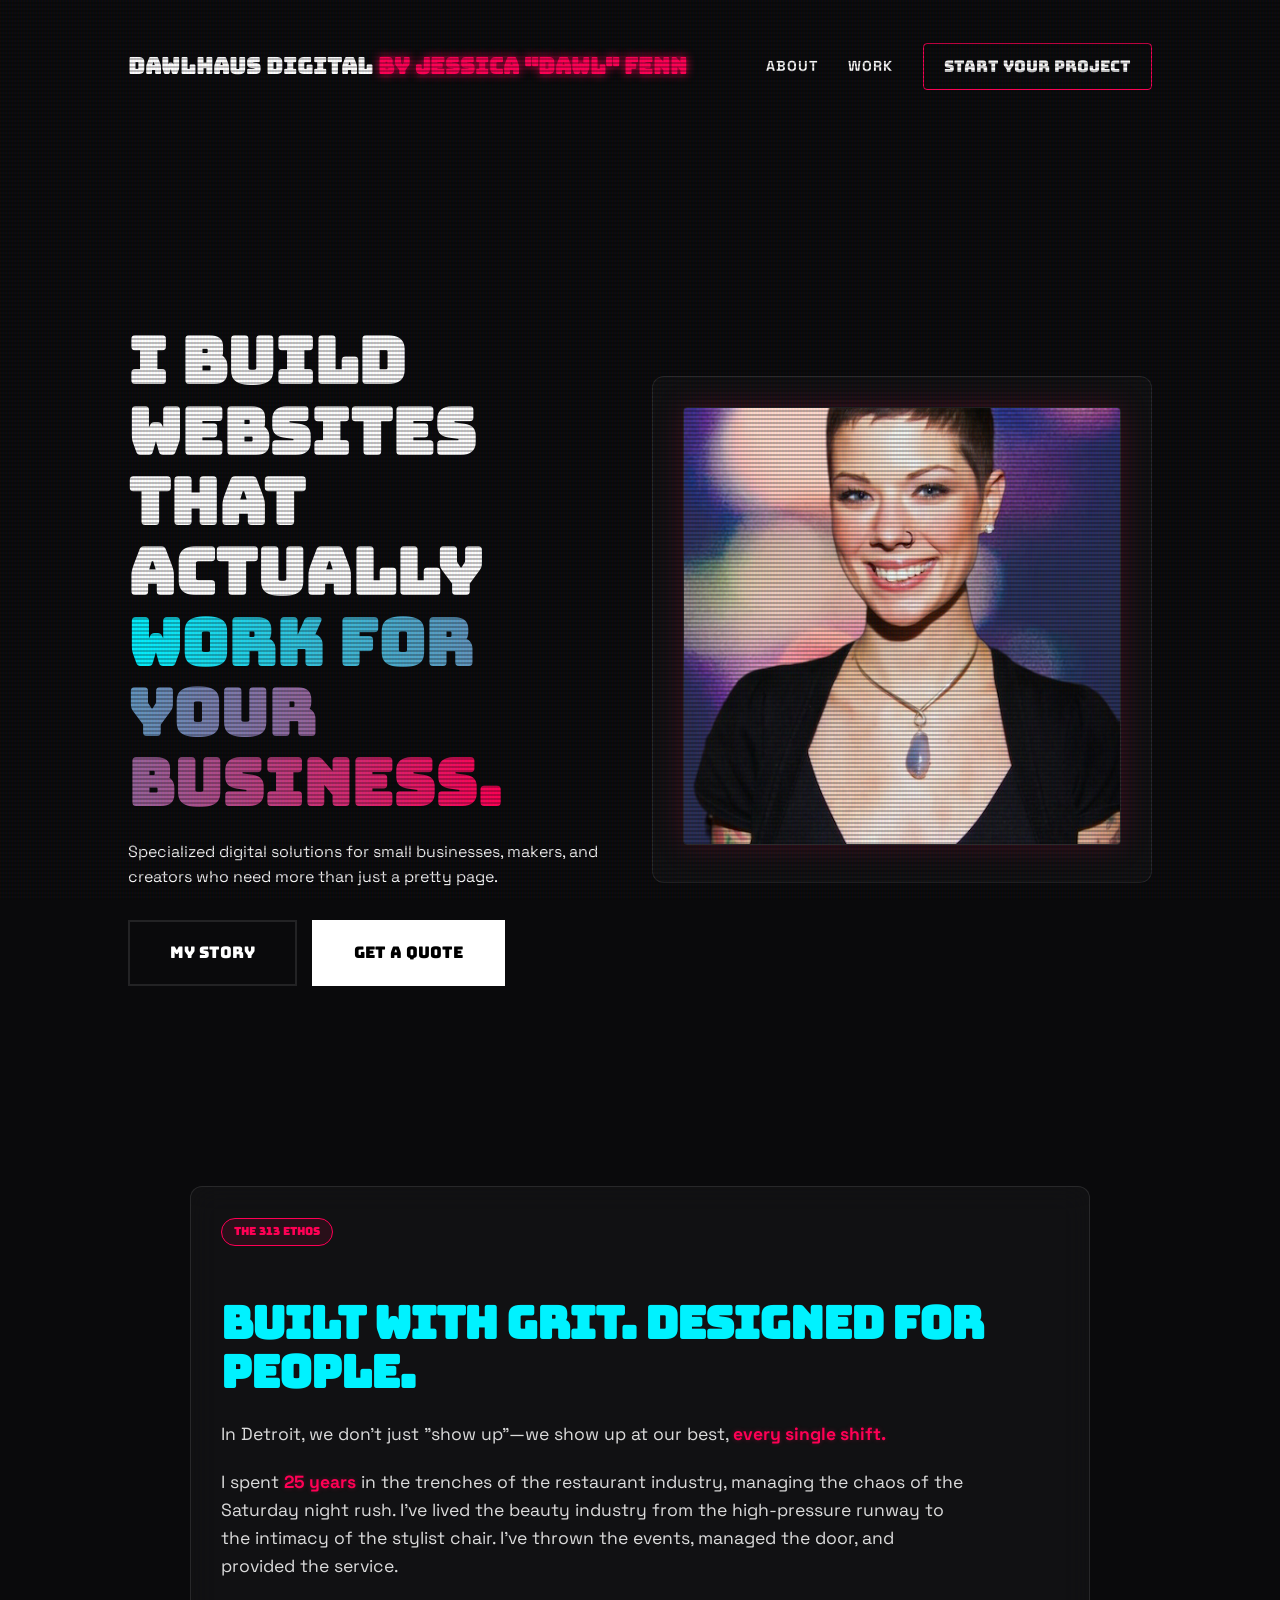
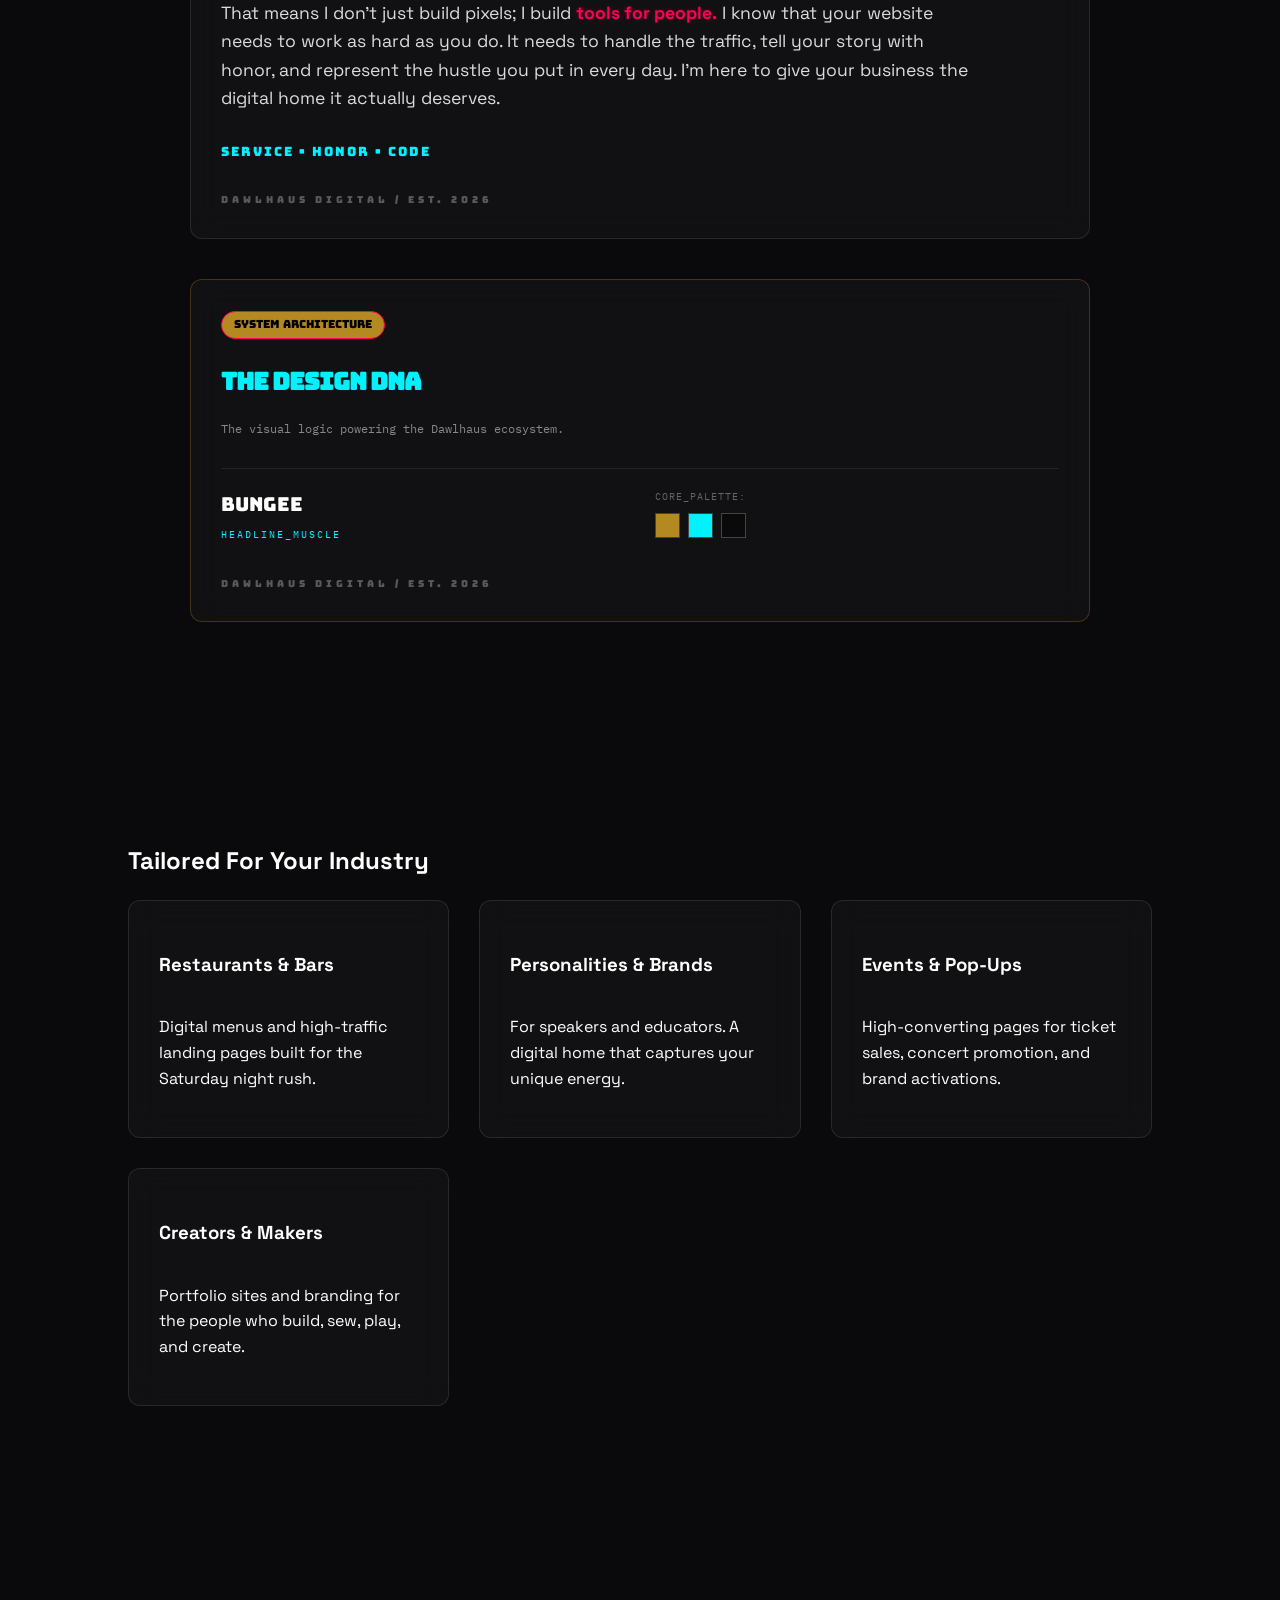
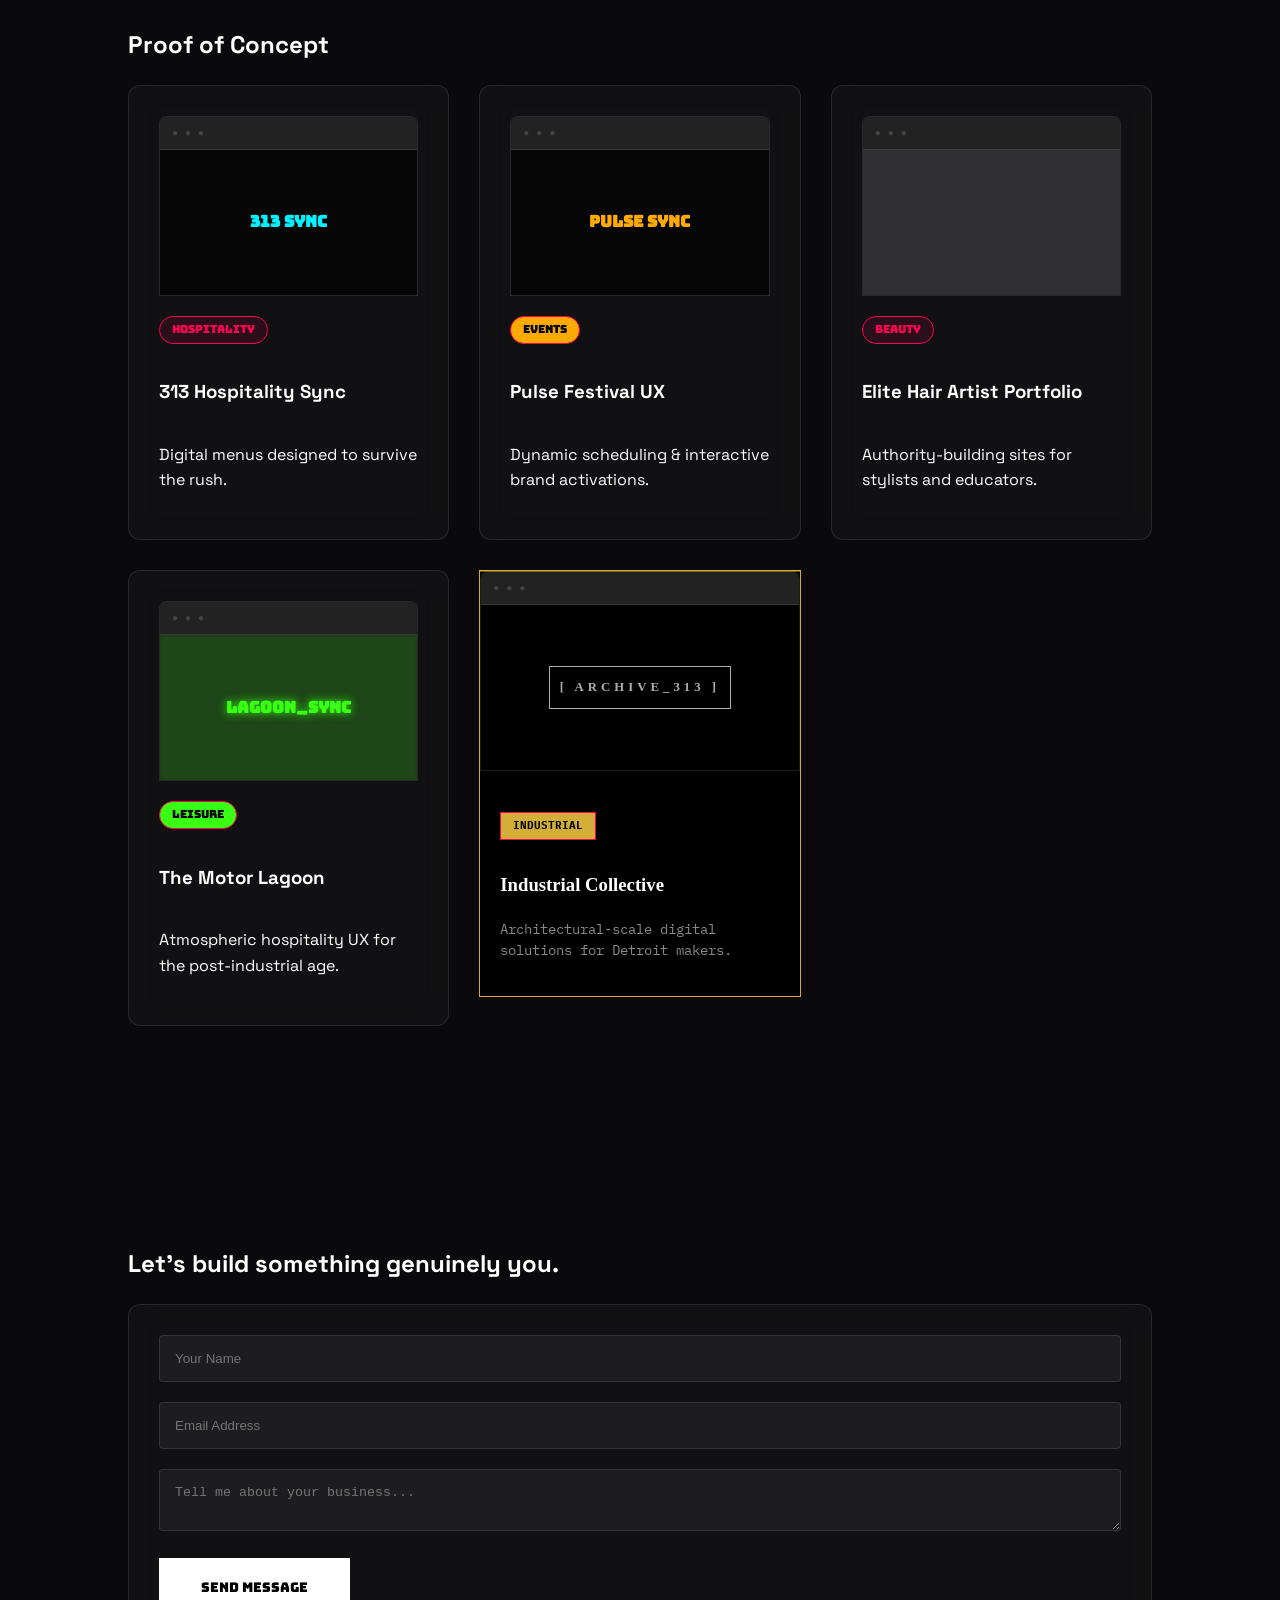
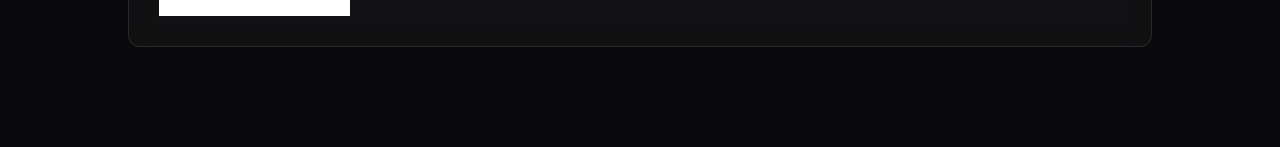
==== commit d403a943: "Update portfolio section with new project details" ====
--- a/index.html
+++ b/index.html
@@ -155,10 +155,23 @@
                 <div style="background: rgba(255,255,255,0.1); height: 100%; backdrop-filter: grayscale(1);"></div>
               </div>
               <div class="badge">Beauty</div>
-              <h3>Elite Artist Portfolio</h3>
+              <h3>Elite Hair Artist Portfolio</h3>
               <p>Authority-building sites for stylists and educators.</p>
             </div>
           </a>
+
+<a href="motor-lagoon/index.html" style="text-decoration: none; color: inherit; display: block;">
+  <div class="card glass reveal">
+    <div class="project-preview" style="background: url('https://images.unsplash.com/photo-1574096079513-d8259312b785?auto=format&fit=crop&q=80&w=400') center/cover;">
+      <div style="background: rgba(57, 255, 20, 0.2); height: 100%; display: flex; align-items: center; justify-content: center; backdrop-filter: blur(2px);">
+        <h4 style="font-family: 'Bungee'; color: #39ff14; font-size: 1rem; text-shadow: 0 0 10px #39ff14;">LAGOON_SYNC</h4>
+      </div>
+    </div>
+    <div class="badge" style="background: #39ff14; color: #000;">LEISURE</div>
+    <h3>The Motor Lagoon</h3>
+    <p>Atmospheric hospitality UX for the post-industrial age.</p>
+  </div>
+</a>
 
           <a href="makers.html" style="text-decoration: none; color: inherit; display: block;">
             <div class="card reveal" style="background: #000; border: 1px solid #D4AF37; border-radius: 0; box-shadow: none; position: relative; overflow: hidden;">
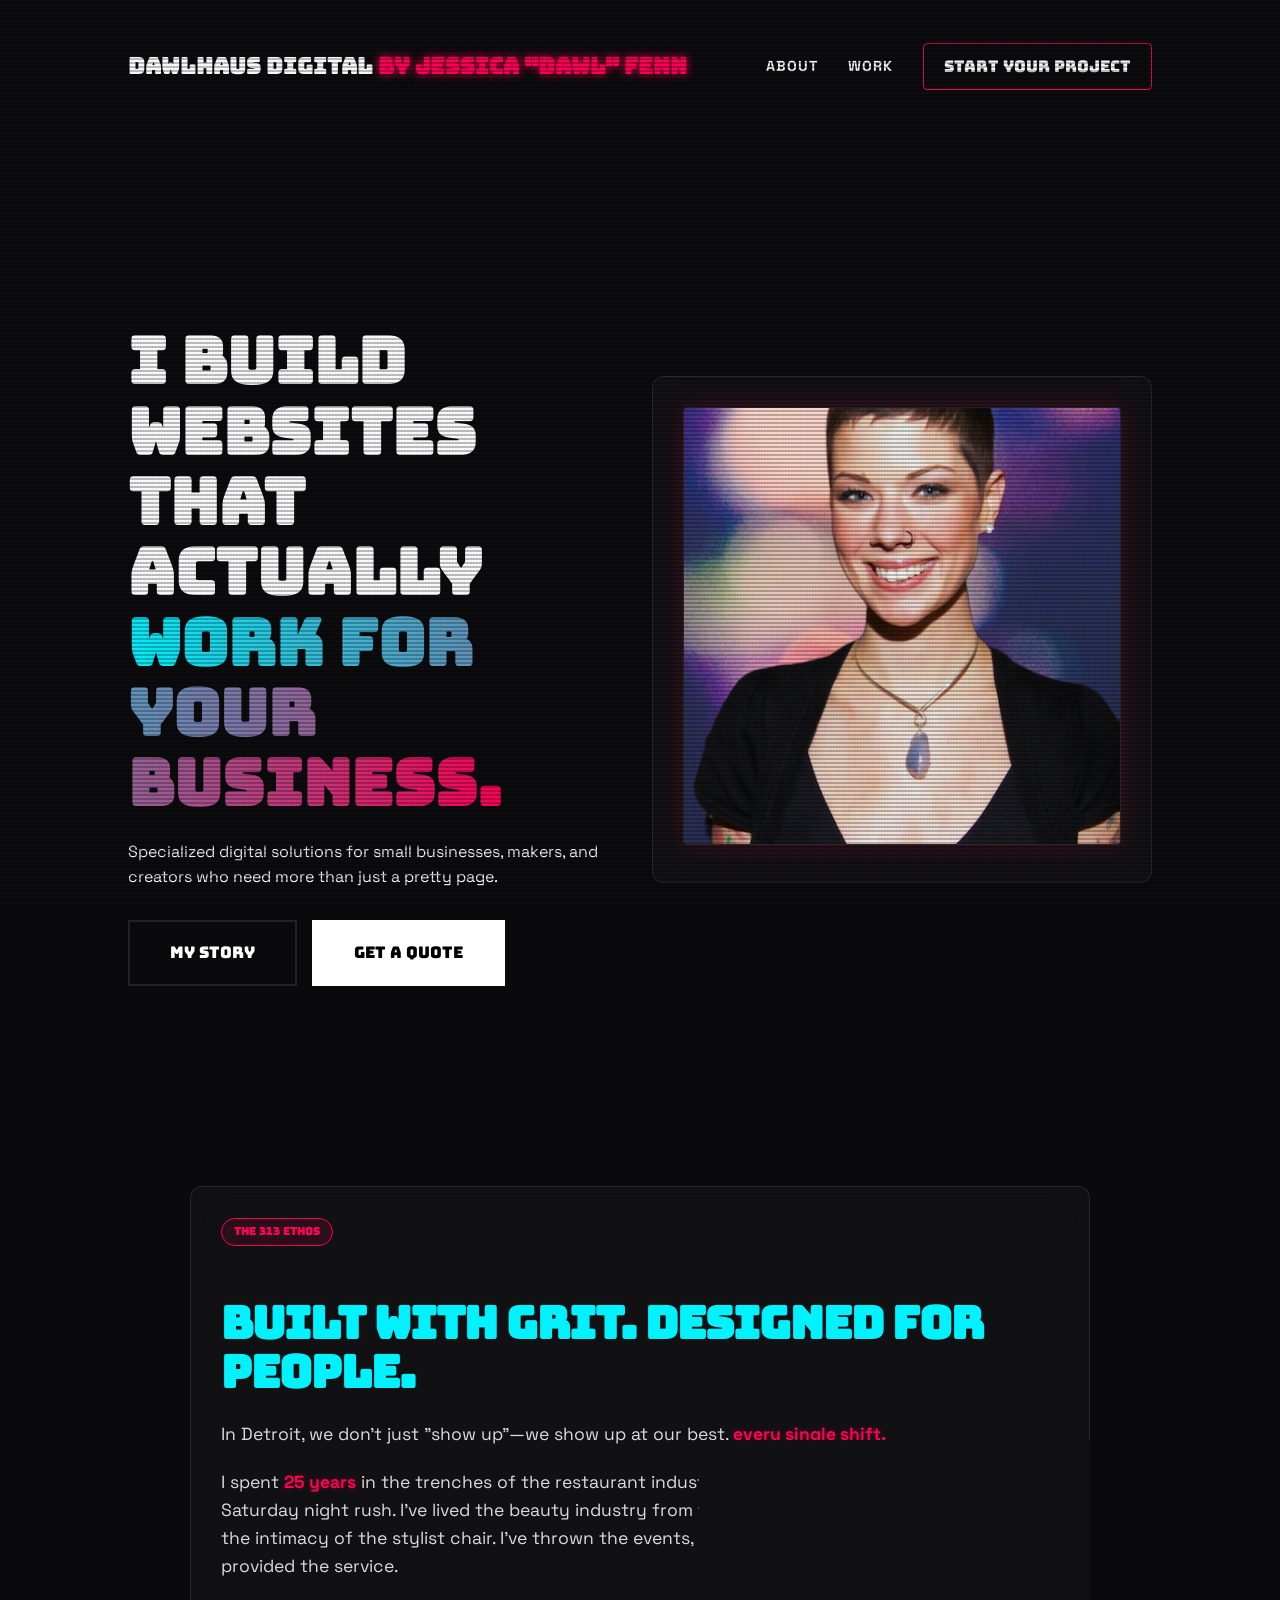
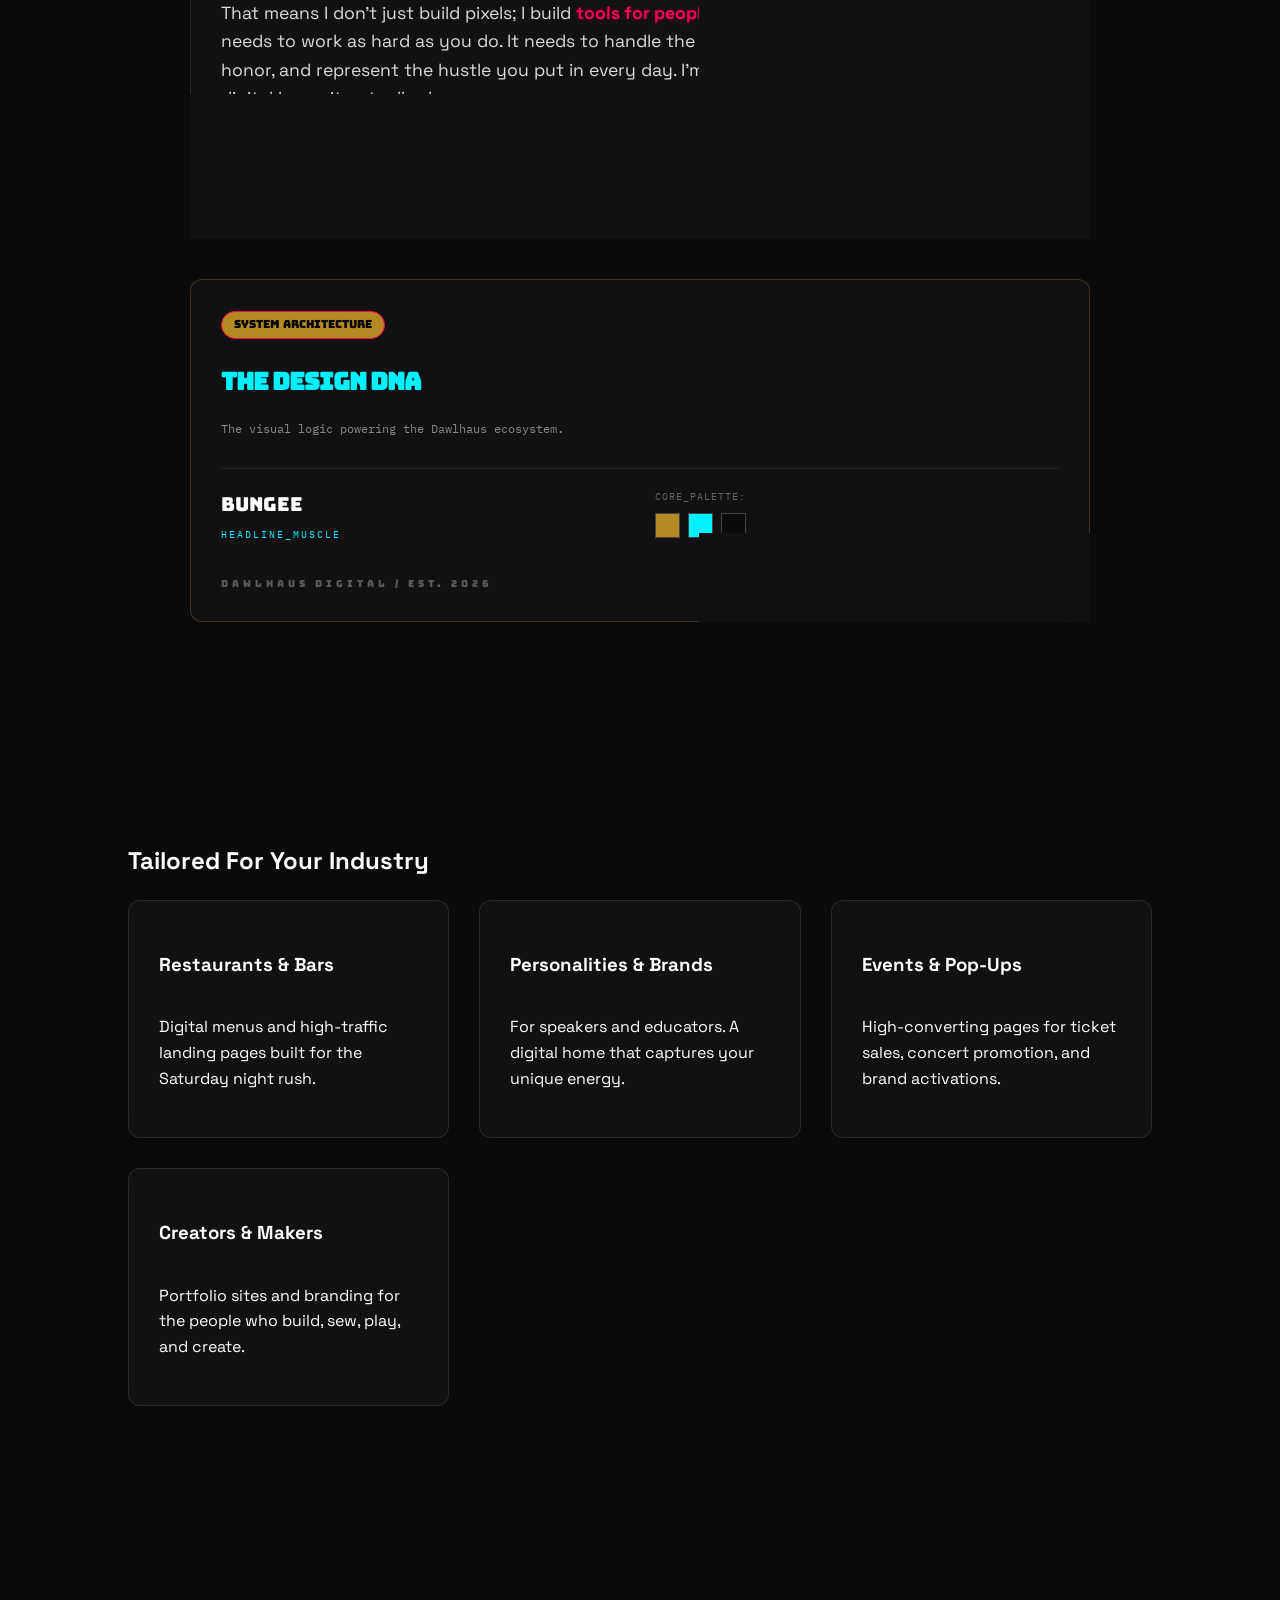
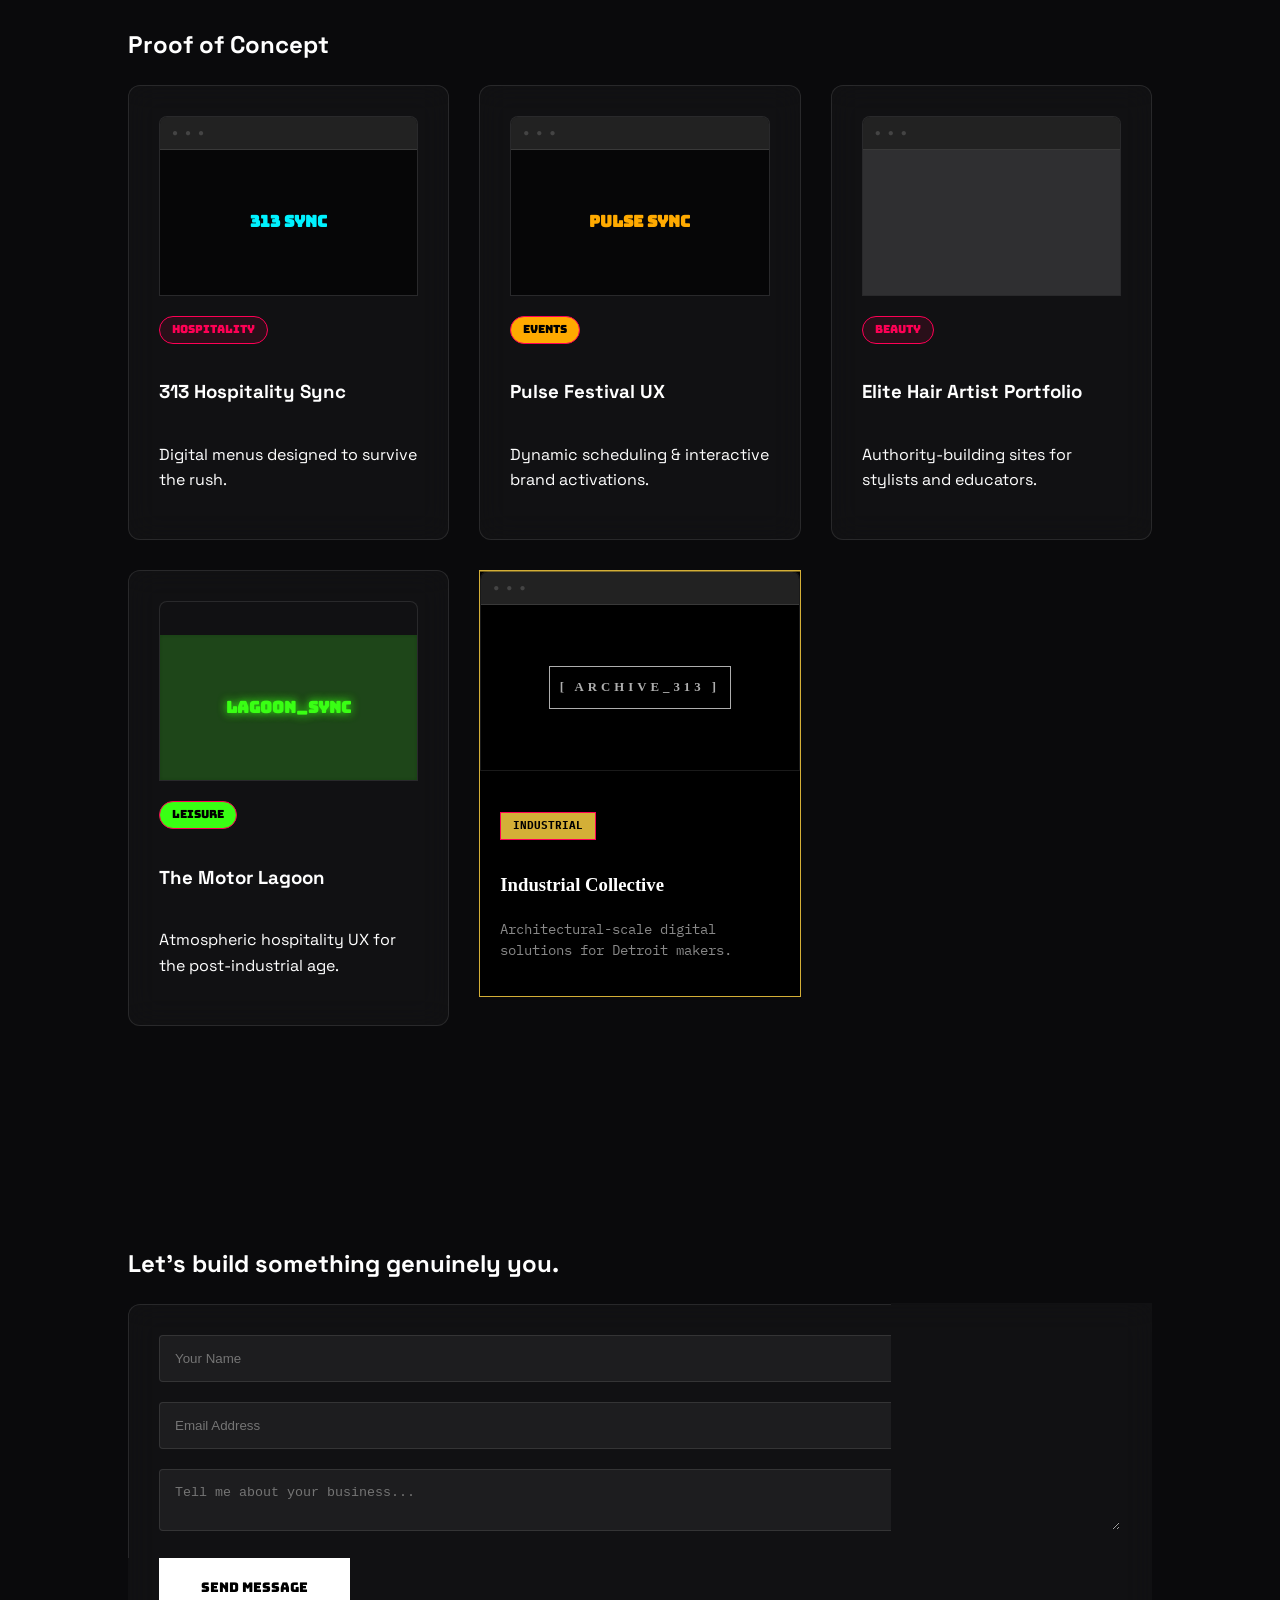
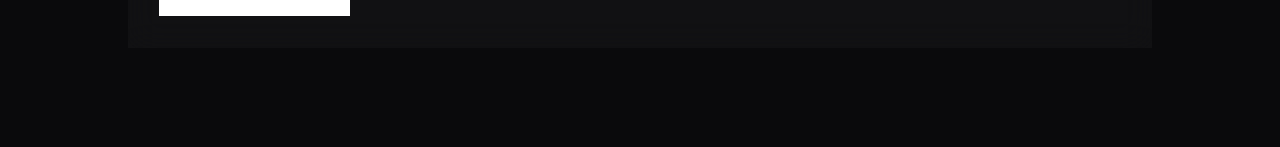
==== commit 5b487e26: "Update link to Motor Lagoon page in index.html" ====
--- a/index.html
+++ b/index.html
@@ -160,7 +160,7 @@
             </div>
           </a>
 
-<a href="motor-lagoon/index.html" style="text-decoration: none; color: inherit; display: block;">
+<a href="motorlagoon.html" style="text-decoration: none; color: inherit; display: block;">
   <div class="card glass reveal">
     <div class="project-preview" style="background: url('https://images.unsplash.com/photo-1574096079513-d8259312b785?auto=format&fit=crop&q=80&w=400') center/cover;">
       <div style="background: rgba(57, 255, 20, 0.2); height: 100%; display: flex; align-items: center; justify-content: center; backdrop-filter: blur(2px);">
@@ -172,7 +172,6 @@
     <p>Atmospheric hospitality UX for the post-industrial age.</p>
   </div>
 </a>
-
           <a href="makers.html" style="text-decoration: none; color: inherit; display: block;">
             <div class="card reveal" style="background: #000; border: 1px solid #D4AF37; border-radius: 0; box-shadow: none; position: relative; overflow: hidden;">
               <div style="position: absolute; top: 0; left: 0; width: 100%; height: 1px; background: #D4AF37; opacity: 0.5; animation: card-scan 4s linear infinite; z-index: 2;"></div>
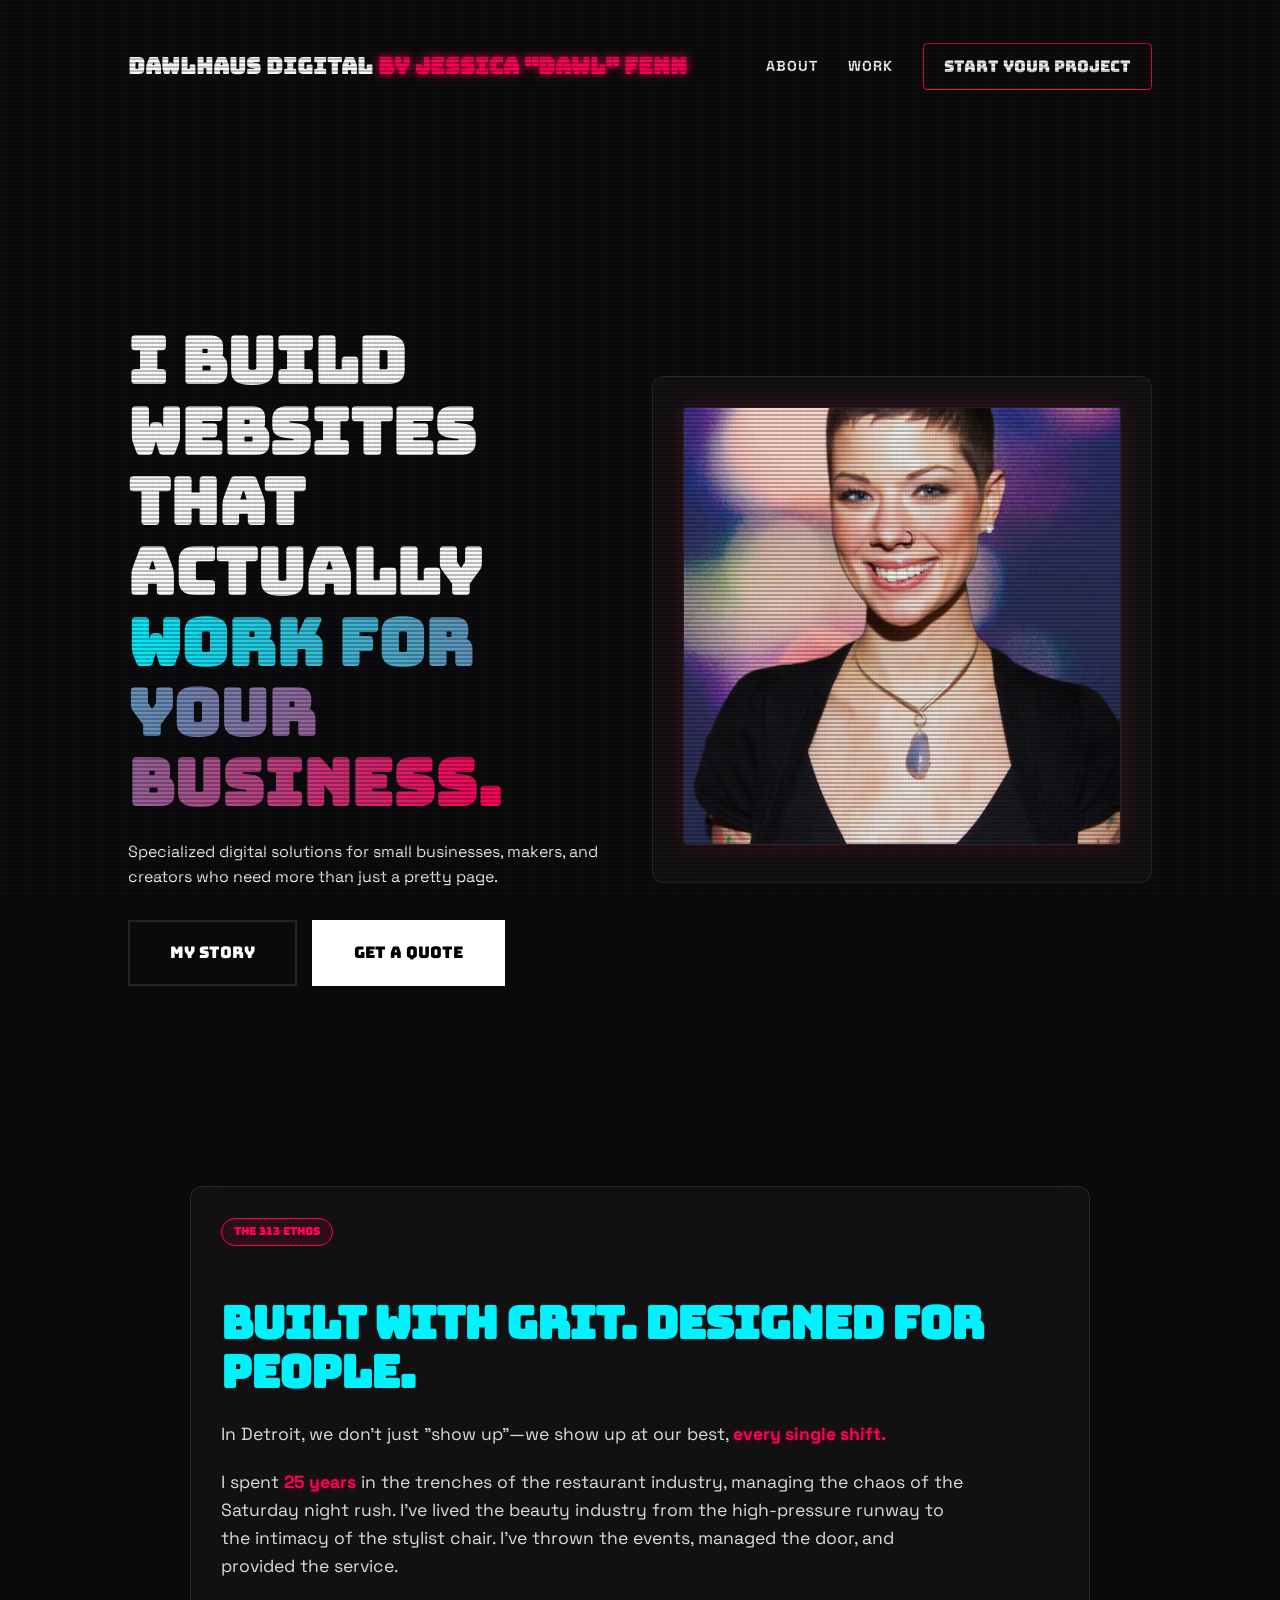
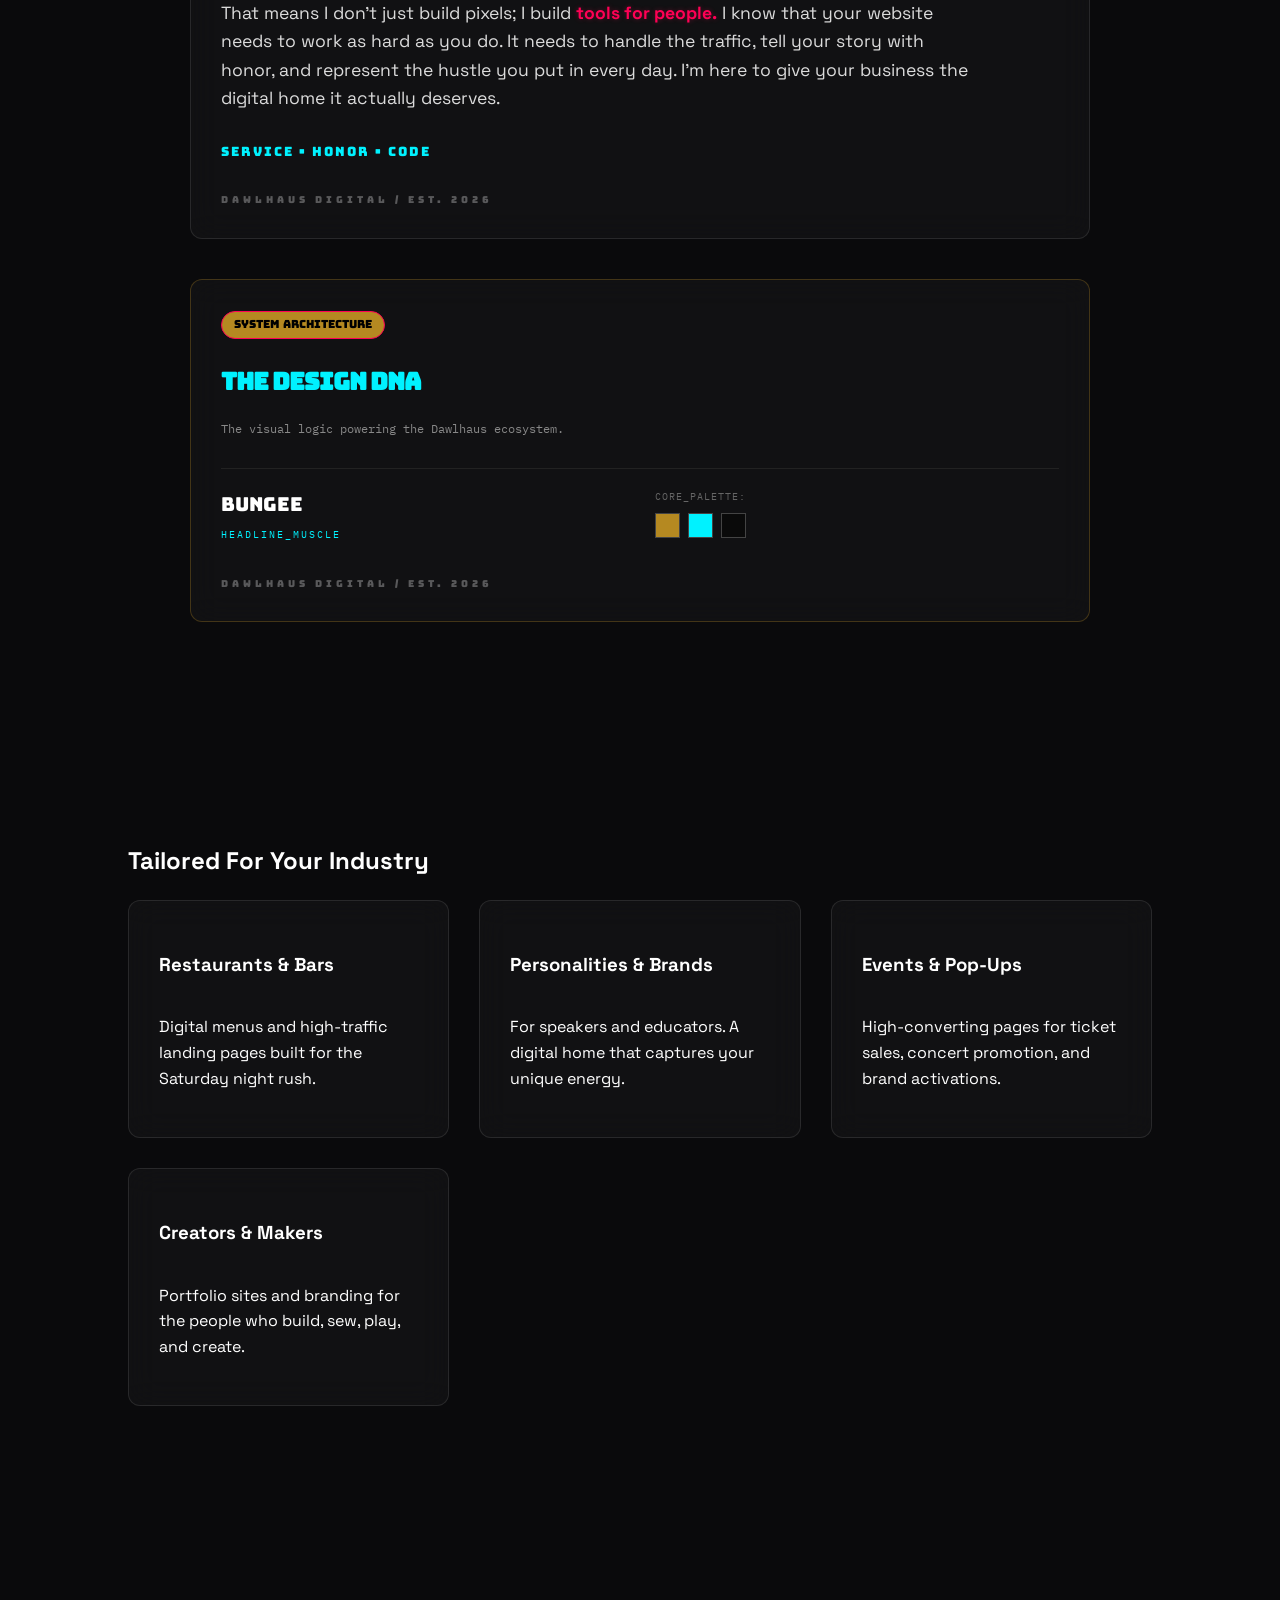
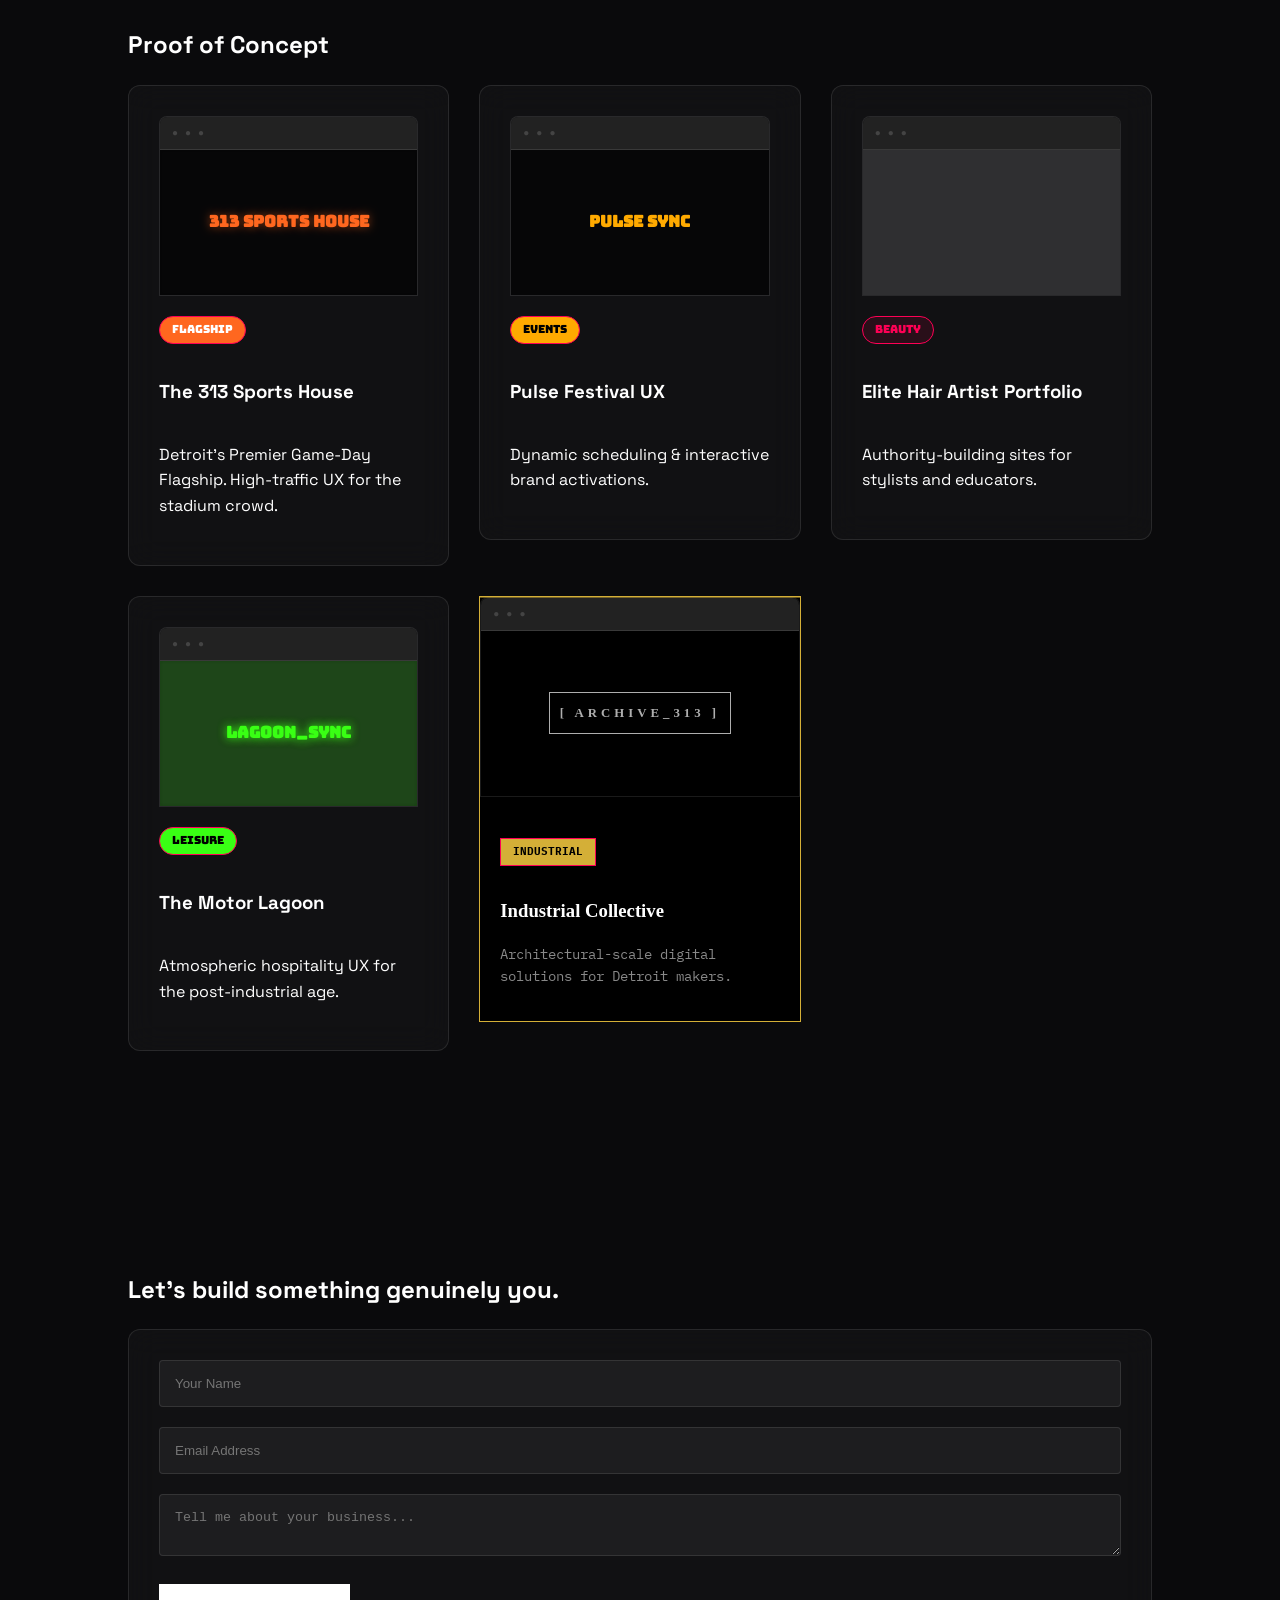
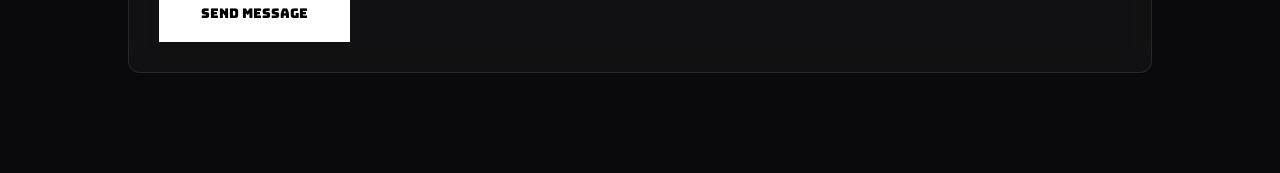
==== commit c72e9b58: "Replace hospitality card with sports house card" ====
--- a/index.html
+++ b/index.html
@@ -122,19 +122,18 @@
           <h2>Proof of Concept</h2>
         </div>
         <div class="card-grid">
-          
-          <a href="hospitality.html" style="text-decoration: none; color: inherit; display: block;">
-            <div class="card glass reveal">
-              <div class="project-preview" style="background: url('https://images.unsplash.com/photo-1514362545857-3bc16c4c7d1b?auto=format&fit=crop&q=80&w=400') center/cover;">
-                <div style="background: rgba(0,0,0,0.6); height: 100%; display: flex; align-items: center; justify-content: center;">
-                  <h4 style="font-family: 'Bungee'; color: #00f2ff; font-size: 1rem;">313 SYNC</h4>
-                </div>
-              </div>
-              <div class="badge">Hospitality</div>
-              <h3>313 Hospitality Sync</h3>
-              <p>Digital menus designed to survive the rush.</p>
-            </div>
-          </a>
+     <a href="hospitality.html" style="text-decoration: none; color: inherit; display: block;">
+  <div class="card glass reveal">
+    <div class="project-preview" style="background: url('https://images.unsplash.com/photo-1514362545857-3bc16c4c7d1b?auto=format&fit=crop&q=80&w=400') center/cover;">
+      <div style="background: rgba(0,0,0,0.7); height: 100%; display: flex; align-items: center; justify-content: center; backdrop-filter: blur(2px);">
+        <h4 style="font-family: 'Bungee'; color: #ff671f; font-size: 1rem; text-shadow: 0 0 10px rgba(255,103,31,0.5);">313 SPORTS HOUSE</h4>
+      </div>
+    </div>
+    <div class="badge" style="background: #ff671f; color: #fff;">FLAGSHIP</div>
+    <h3>The 313 Sports House</h3>
+    <p>Detroit's Premier Game-Day Flagship. High-traffic UX for the stadium crowd.</p>
+  </div>
+</a>
 
           <a href="festival.html" style="text-decoration: none; color: inherit; display: block;">
             <div class="card glass reveal">
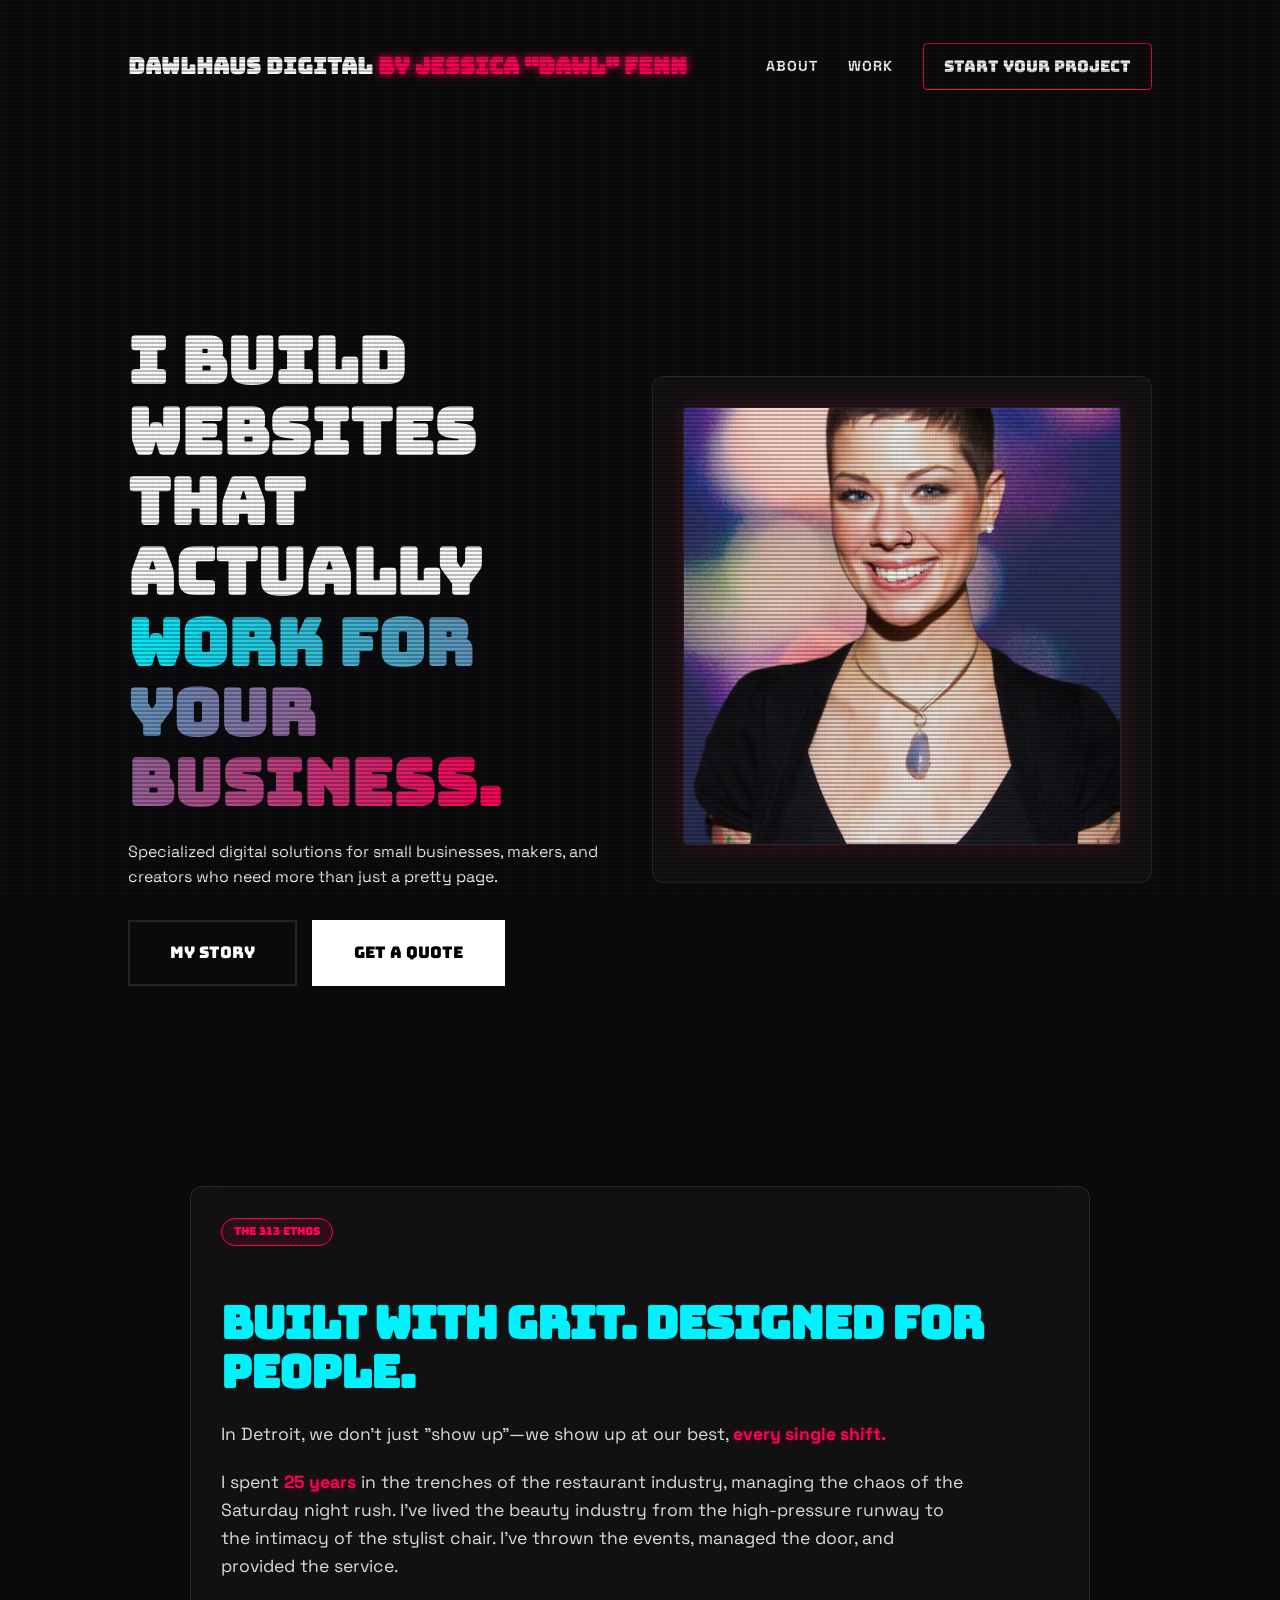
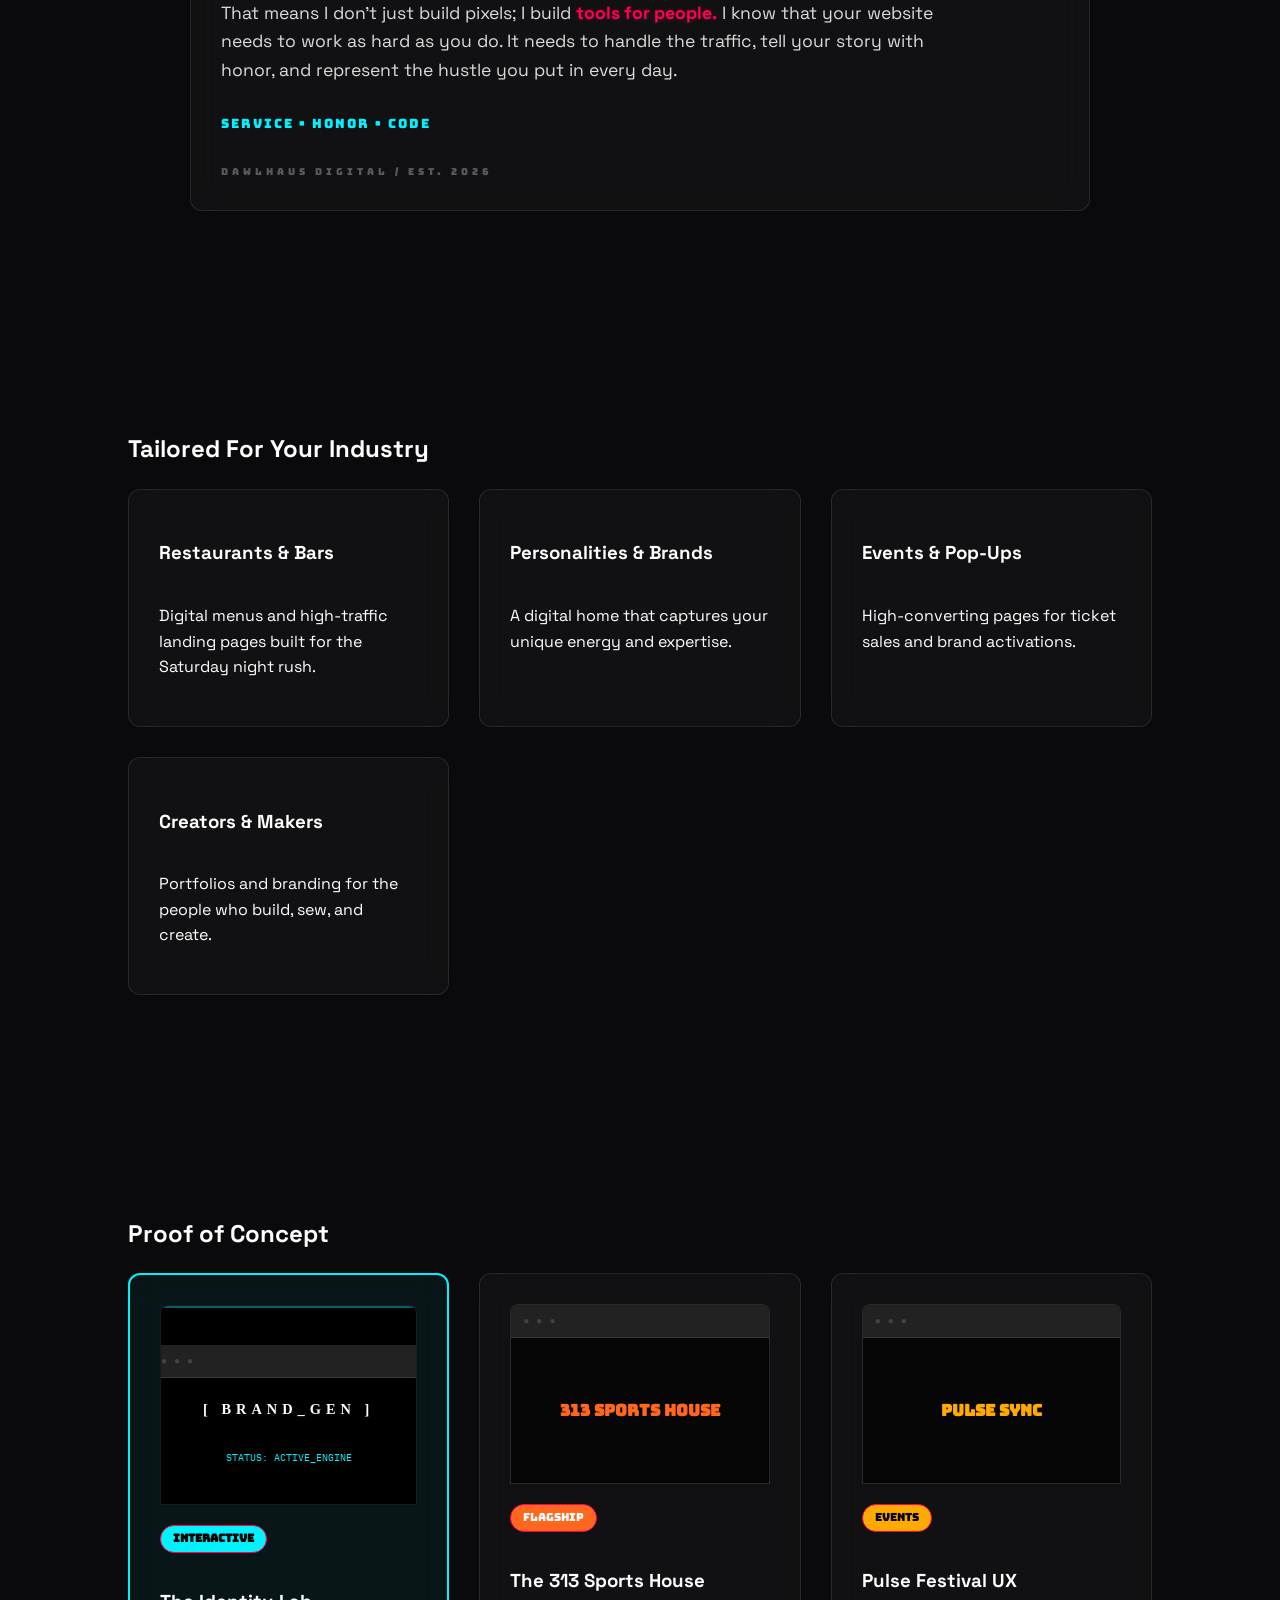
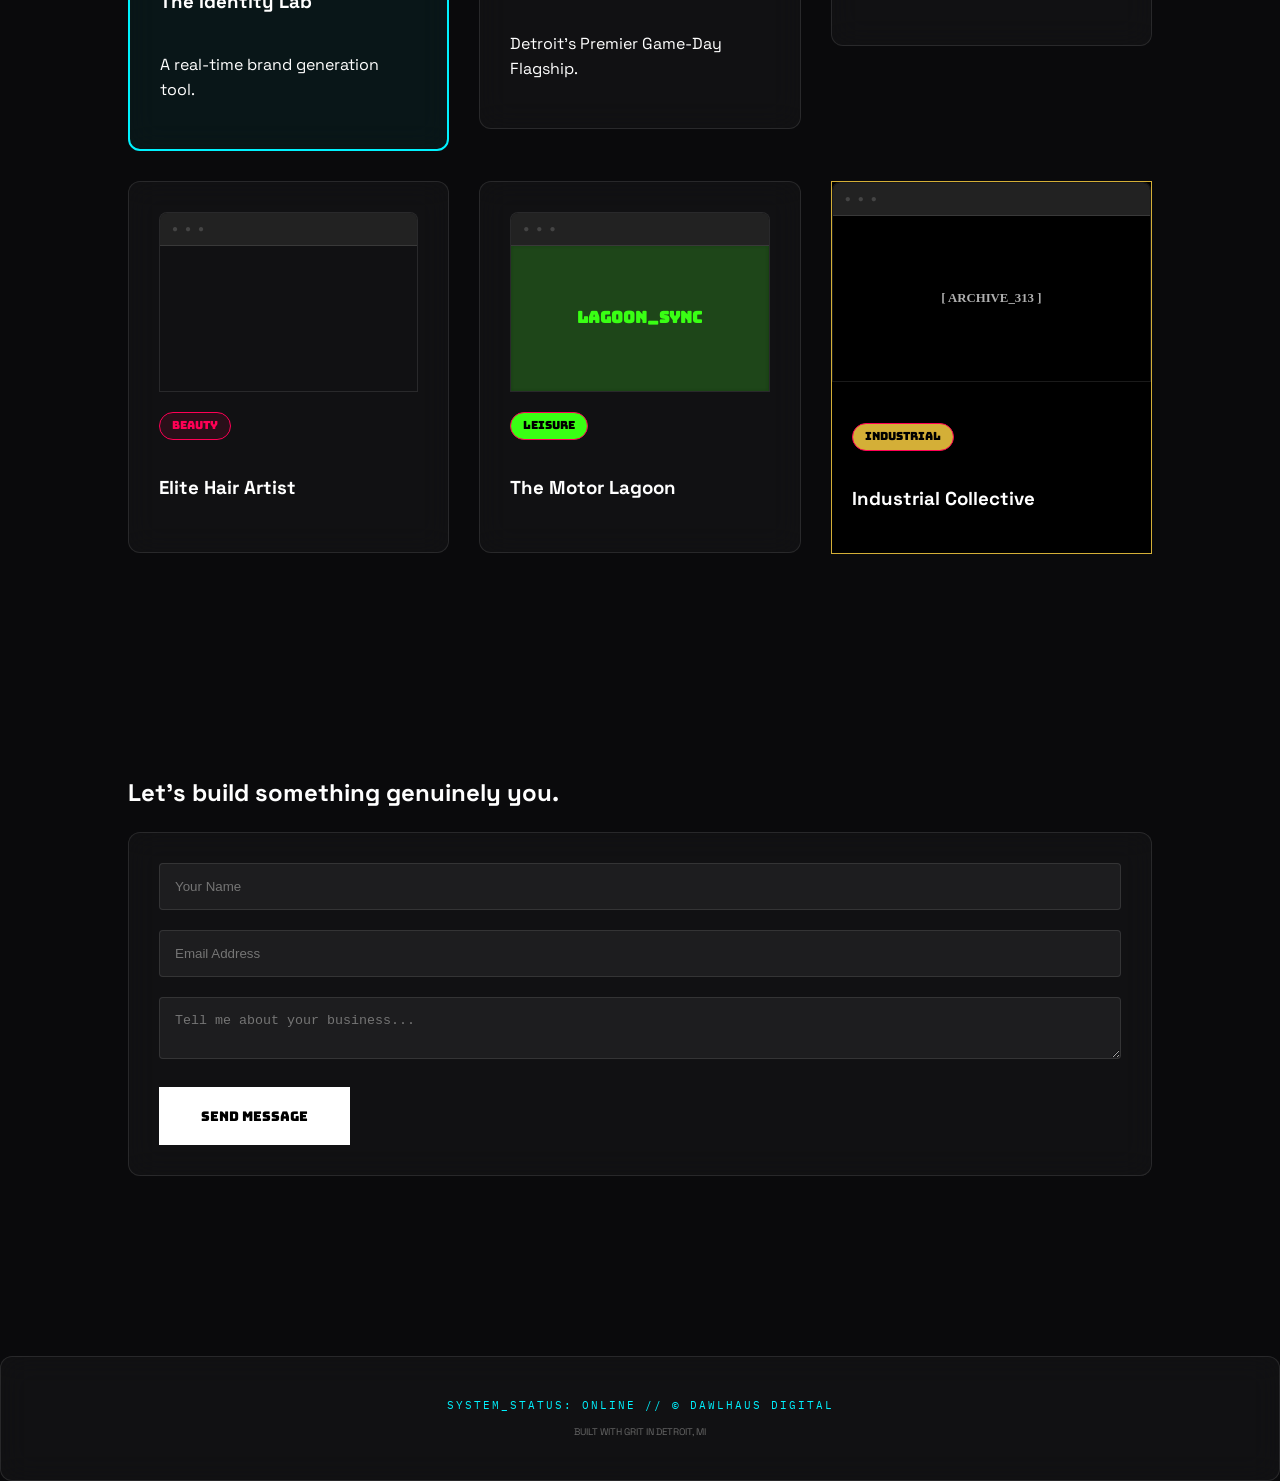
==== commit 661137f3: "Refactor hero and about sections in index.html" ====
--- a/index.html
+++ b/index.html
@@ -27,181 +27,158 @@
     </nav>
 
     <main>
-      <section class="hero">
-        <div class="hero-text">
-          <h1>I build websites that actually <span>work for your business.</span></h1>
-          <p>Specialized digital solutions for small businesses, makers, and creators who need more than just a pretty page.</p>
-          <div class="cta-group">
-            <a href="#about" class="btn secondary">My Story</a>
-            <a href="#contact" class="btn primary" role="button">Get a Quote</a>
+  <section class="hero">
+    <div class="hero-text">
+      <h1>I build websites that actually <span>work for your business.</span></h1>
+      <p>Specialized digital solutions for small businesses, makers, and creators who need more than just a pretty page.</p>
+      <div class="cta-group">
+        <a href="#about" class="btn secondary">My Story</a>
+        <a href="#contact" class="btn primary" role="button">Get a Quote</a>
+      </div>
+    </div>
+    <div class="hero-image glass">
+      <img src="jess.jpg" alt="Jessica Fenn" onerror="this.src='https://via.placeholder.com/400x500?text=Jessica+Fenn'" />
+    </div>
+  </section>
+
+<section class="about" id="about">
+  <div class="about-content">
+    <div class="about-text-box glass">
+      <div class="badge">The 313 Ethos</div>
+      <h2>Built with Grit. Designed for People.</h2>
+      <p>In Detroit, we don't just "show up"—we show up at our best, <strong>every single shift.</strong></p>
+      <p>I spent <strong>25 years</strong> in the trenches of the restaurant industry, managing the chaos of the Saturday night rush. I've lived the beauty industry from the high-pressure runway to the intimacy of the stylist chair. I've thrown the events, managed the door, and provided the service.</p>
+      <p>That means I don't just build pixels; I build <strong>tools for people.</strong> I know that your website needs to work as hard as you do. It needs to handle the traffic, tell your story with honor, and represent the hustle you put in every day.</p>
+      <div class="cta-group">
+        <span style="font-family: var(--font-retro); color: var(--accent-cyan); font-size: 0.8rem; text-transform: uppercase; letter-spacing: 2px;">
+          Service • Honor • Code
+        </span>
+      </div>
+    </div>
+  </div>
+</section>
+
+<section class="services">
+  <div class="contact-header">
+    <h2>Tailored For Your Industry</h2>
+  </div>
+  <div class="card-grid">
+    <div class="card glass reveal">
+      <h3>Restaurants & Bars</h3>
+      <p>Digital menus and high-traffic landing pages built for the Saturday night rush.</p>
+    </div>
+    <div class="card glass reveal">
+      <h3>Personalities & Brands</h3>
+      <p>A digital home that captures your unique energy and expertise.</p>
+    </div>
+    <div class="card glass reveal">
+      <h3>Events & Pop-Ups</h3>
+      <p>High-converting pages for ticket sales and brand activations.</p>
+    </div>
+    <div class="card glass reveal">
+      <h3>Creators & Makers</h3>
+      <p>Portfolios and branding for the people who build, sew, and create.</p>
+    </div>
+  </div>
+</section>
+
+  <section class="portfolio" id="portfolio">
+    <div class="contact-header">
+      <h2>Proof of Concept</h2>
+    </div>
+    <div class="card-grid">
+      <a href="lab.html" style="text-decoration: none; color: inherit; display: block;">
+        <div class="card glass reveal" style="border: 2px solid #00f2ff; background: rgba(0, 242, 255, 0.05);">
+          <div class="project-preview" style="background: #000; height: 200px; display: flex; flex-direction: column; align-items: center; justify-content: center; position: relative; overflow: hidden;">
+            <div style="position: absolute; width: 100%; height: 2px; background: #00f2ff; top: 0; left: 0; animation: card-scan 2s linear infinite; opacity: 0.4;"></div>
+            <h4 style="font-family: 'Syncopate'; color: #fff; font-size: 0.9rem; letter-spacing: 5px; z-index: 2;">[ BRAND_GEN ]</h4>
+            <span style="font-family: 'IBM Plex Mono'; color: #00f2ff; font-size: 0.6rem; margin-top: 10px; z-index: 2;">STATUS: ACTIVE_ENGINE</span>
+          </div>
+          <div class="badge" style="background: #00f2ff; color: #000; font-weight: bold;">INTERACTIVE</div>
+          <h3>The Identity Lab</h3>
+          <p>A real-time brand generation tool.</p>
+        </div>
+      </a>
+
+      <a href="hospitality.html" style="text-decoration: none; color: inherit; display: block;">
+        <div class="card glass reveal">
+          <div class="project-preview" style="background: url('https://images.unsplash.com/photo-1514362545857-3bc16c4c7d1b?auto=format&fit=crop&q=80&w=400') center/cover;">
+            <div style="background: rgba(0,0,0,0.7); height: 100%; display: flex; align-items: center; justify-content: center; backdrop-filter: blur(2px);">
+              <h4 style="font-family: 'Bungee'; color: #ff671f; font-size: 1rem;">313 SPORTS HOUSE</h4>
+            </div>
+          </div>
+          <div class="badge" style="background: #ff671f; color: #fff;">FLAGSHIP</div>
+          <h3>The 313 Sports House</h3>
+          <p>Detroit's Premier Game-Day Flagship.</p>
+        </div>
+      </a>
+
+      <a href="festival.html" style="text-decoration: none; color: inherit; display: block;">
+        <div class="card glass reveal">
+          <div class="project-preview" style="background: url('https://images.unsplash.com/photo-1470225620780-dba8ba36b745?auto=format&fit=crop&q=80&w=400') center/cover;">
+            <div style="background: rgba(0,0,0,0.6); height: 100%; display: flex; align-items: center; justify-content: center;">
+              <h4 style="font-family: 'Bungee'; color: #ffaa00; font-size: 1rem;">PULSE SYNC</h4>
+            </div>
+          </div>
+          <div class="badge" style="background: #ffaa00; color: #000;">Events</div>
+          <h3>Pulse Festival UX</h3>
+        </div>
+      </a>
+
+      <a href="artist.html" style="text-decoration: none; color: inherit; display: block;">
+        <div class="card glass reveal">
+          <div class="project-preview" style="background: url('https://images.unsplash.com/photo-1562322140-8baeececf3df?auto=format&fit=crop&q=80&w=400') center/cover;"></div>
+          <div class="badge">Beauty</div>
+          <h3>Elite Hair Artist</h3>
+        </div>
+      </a>
+
+      <a href="motorlagoon.html" style="text-decoration: none; color: inherit; display: block;">
+        <div class="card glass reveal">
+          <div class="project-preview" style="background: url('https://images.unsplash.com/photo-1574096079513-d8259312b785?auto=format&fit=crop&q=80&w=400') center/cover;">
+            <div style="background: rgba(57, 255, 20, 0.2); height: 100%; display: flex; align-items: center; justify-content: center; backdrop-filter: blur(2px);">
+              <h4 style="font-family: 'Bungee'; color: #39ff14; font-size: 1rem;">LAGOON_SYNC</h4>
+            </div>
+          </div>
+          <div class="badge" style="background: #39ff14; color: #000;">LEISURE</div>
+          <h3>The Motor Lagoon</h3>
+        </div>
+      </a>
+
+      <a href="makers.html" style="text-decoration: none; color: inherit; display: block;">
+        <div class="card reveal" style="background: #000; border: 1px solid #D4AF37;">
+          <div class="project-preview" style="background: url('https://images.unsplash.com/photo-1504917595217-d4dc5ebe6122?auto=format&fit=crop&q=80&w=400') center/cover; filter: grayscale(1); height: 200px;">
+            <div style="background: rgba(0,0,0,0.7); height: 100%; display: flex; align-items: center; justify-content: center;">
+              <h4 style="font-family: 'Syncopate'; color: #D4AF37; font-size: 0.8rem;">[ ARCHIVE_313 ]</h4>
+            </div>
+          </div>
+          <div style="padding: 20px;">
+            <div class="badge" style="background: #D4AF37; color: #000;">INDUSTRIAL</div>
+            <h3>Industrial Collective</h3>
           </div>
         </div>
-        <div class="hero-image glass">
-          <img src="jess.jpg" alt="Jessica Fenn" onerror="this.src='https://via.placeholder.com/400x500?text=Jessica+Fenn'" />
-        </div>
-      </section>
-
-      <section class="about" id="about">
-        <div class="about-content">
-          <div class="about-text-box glass">
-            <div class="badge">The 313 Ethos</div>
-            <h2>Built with Grit. Designed for People.</h2>
-            <p>
-              In Detroit, we don't just "show up"—we show up at our best, 
-              <strong>every single shift.</strong> 
-            </p>
-            <p>
-              I spent <strong>25 years</strong> in the trenches of the restaurant industry, 
-              managing the chaos of the Saturday night rush. I've lived the beauty industry 
-              from the high-pressure runway to the intimacy of the stylist chair. I've 
-              thrown the events, managed the door, and provided the service.
-            </p>
-            <p>
-              That means I don't just build pixels; I build <strong>tools for people.</strong> 
-              I know that your website needs to work as hard as you do. It needs to handle the 
-              traffic, tell your story with honor, and represent the hustle you put in every 
-              day. I'm here to give your business the digital home it actually deserves.
-            </p>
-            
-            <div class="cta-group">
-               <span style="font-family: var(--font-retro); color: var(--accent-cyan); font-size: 0.8rem; text-transform: uppercase; letter-spacing: 2px;">
-                  Service • Honor • Code
-               </span>
-            </div>
-          </div>
-        </div>
-
-        <div class="about-content" style="margin-top: 40px;">
-          <div class="about-text-box glass" style="border-color: rgba(181, 137, 33, 0.3);">
-            <div class="badge" style="background: #b58921; color: #000;">System Architecture</div>
-            <h2 style="font-family: 'Bungee'; font-size: 1.5rem; margin-top: 15px;">The Design DNA</h2>
-            <p style="font-family: 'IBM Plex Mono'; font-size: 0.75rem; color: #888;">The visual logic powering the Dawlhaus ecosystem.</p>
-            
-            <div style="display: grid; grid-template-columns: 1fr 1fr; gap: 30px; margin-top: 30px; text-align: left; border-top: 1px solid #222; padding-top: 20px;">
-              <div>
-                <span style="font-family: 'Bungee'; font-size: 1.2rem; display: block; color: #fff;">BUNGEE</span>
-                <span style="font-family: 'IBM Plex Mono'; font-size: 0.6rem; color: #00f2ff; letter-spacing: 2px;">HEADLINE_MUSCLE</span>
-              </div>
-              <div style="display: flex; flex-direction: column; gap: 8px;">
-                <span style="font-family: 'IBM Plex Mono'; font-size: 0.6rem; color: #666; letter-spacing: 1px;">CORE_PALETTE:</span>
-                <div style="display: flex; gap: 8px;">
-                   <div style="width: 25px; height: 25px; background: #b58921; border: 1px solid #444;" title="Detroit Brass"></div>
-                   <div style="width: 25px; height: 25px; background: #00f2ff; border: 1px solid #444;" title="System Cyan"></div>
-                   <div style="width: 25px; height: 25px; background: #0a0a0a; border: 1px solid #444;" title="Foundry Black"></div>
-                </div>
-              </div>
-            </div>
-          </div>
-        </div>
-      </section>
-
-      <section class="services">
-        <h2>Tailored For Your Industry</h2>
-        <div class="card-grid">
-          <div class="card glass reveal">
-            <h3>Restaurants & Bars</h3>
-            <p>Digital menus and high-traffic landing pages built for the Saturday night rush.</p>
-          </div>
-          <div class="card glass reveal">
-            <h3>Personalities & Brands</h3>
-            <p>For speakers and educators. A digital home that captures your unique energy.</p>
-          </div>
-          <div class="card glass reveal">
-            <h3>Events & Pop-Ups</h3>
-            <p>High-converting pages for ticket sales, concert promotion, and brand activations.</p>
-          </div>
-          <div class="card glass reveal">
-            <h3>Creators & Makers</h3>
-            <p>Portfolio sites and branding for the people who build, sew, play, and create.</p>
-          </div>
-        </div>
-      </section>
-
-      <section class="portfolio" id="portfolio">
-        <div class="contact-header">
-          <h2>Proof of Concept</h2>
-        </div>
-        <div class="card-grid">
-     <a href="hospitality.html" style="text-decoration: none; color: inherit; display: block;">
-  <div class="card glass reveal">
-    <div class="project-preview" style="background: url('https://images.unsplash.com/photo-1514362545857-3bc16c4c7d1b?auto=format&fit=crop&q=80&w=400') center/cover;">
-      <div style="background: rgba(0,0,0,0.7); height: 100%; display: flex; align-items: center; justify-content: center; backdrop-filter: blur(2px);">
-        <h4 style="font-family: 'Bungee'; color: #ff671f; font-size: 1rem; text-shadow: 0 0 10px rgba(255,103,31,0.5);">313 SPORTS HOUSE</h4>
-      </div>
+      </a>
+    </div> </section> <section class="contact" id="contact">
+    <div class="contact-header">
+      <h2>Let’s build something genuinely you.</h2>
     </div>
-    <div class="badge" style="background: #ff671f; color: #fff;">FLAGSHIP</div>
-    <h3>The 313 Sports House</h3>
-    <p>Detroit's Premier Game-Day Flagship. High-traffic UX for the stadium crowd.</p>
+    <form action="https://formspree.io/f/mykkykrn" method="POST" class="glass">
+      <input type="hidden" name="_next" value="https://fennjessica-fs.github.io/dawlhausdigital/thankyou.html" />
+      <input type="text" name="name" placeholder="Your Name" required />
+      <input type="email" name="email" placeholder="Email Address" required />
+      <textarea name="message" placeholder="Tell me about your business..." required></textarea>
+      <button type="submit" class="btn primary">Send Message</button>
+    </form>
+  </section>
+      <footer class="footer glass" style="margin-top: 80px; padding: 40px 20px; text-align: center; border-top: 1px solid rgba(255,255,255,0.1);">
+  <div style="font-family: 'IBM Plex Mono'; font-size: 0.7rem; color: var(--accent-cyan); letter-spacing: 2px;">
+    SYSTEM_STATUS: ONLINE // &copy; <span id="year"></span> DAWLHAUS DIGITAL
   </div>
-</a>
-
-          <a href="festival.html" style="text-decoration: none; color: inherit; display: block;">
-            <div class="card glass reveal">
-              <div class="project-preview" style="background: url('https://images.unsplash.com/photo-1470225620780-dba8ba36b745?auto=format&fit=crop&q=80&w=400') center/cover;">
-                <div style="background: rgba(0,0,0,0.6); height: 100%; display: flex; align-items: center; justify-content: center;">
-                  <h4 style="font-family: 'Bungee'; color: #ffaa00; font-size: 1rem;">PULSE SYNC</h4>
-                </div>
-              </div>
-              <div class="badge" style="background: #ffaa00; color: #000;">Events</div>
-              <h3>Pulse Festival UX</h3>
-              <p>Dynamic scheduling & interactive brand activations.</p>
-            </div>
-          </a>
-
-          <a href="artist.html" style="text-decoration: none; color: inherit; display: block;">
-            <div class="card glass reveal">
-              <div class="project-preview" style="background: url('https://images.unsplash.com/photo-1562322140-8baeececf3df?auto=format&fit=crop&q=80&w=400') center/cover;">
-                <div style="background: rgba(255,255,255,0.1); height: 100%; backdrop-filter: grayscale(1);"></div>
-              </div>
-              <div class="badge">Beauty</div>
-              <h3>Elite Hair Artist Portfolio</h3>
-              <p>Authority-building sites for stylists and educators.</p>
-            </div>
-          </a>
-
-<a href="motorlagoon.html" style="text-decoration: none; color: inherit; display: block;">
-  <div class="card glass reveal">
-    <div class="project-preview" style="background: url('https://images.unsplash.com/photo-1574096079513-d8259312b785?auto=format&fit=crop&q=80&w=400') center/cover;">
-      <div style="background: rgba(57, 255, 20, 0.2); height: 100%; display: flex; align-items: center; justify-content: center; backdrop-filter: blur(2px);">
-        <h4 style="font-family: 'Bungee'; color: #39ff14; font-size: 1rem; text-shadow: 0 0 10px #39ff14;">LAGOON_SYNC</h4>
-      </div>
-    </div>
-    <div class="badge" style="background: #39ff14; color: #000;">LEISURE</div>
-    <h3>The Motor Lagoon</h3>
-    <p>Atmospheric hospitality UX for the post-industrial age.</p>
+  <div style="font-family: 'Space Grotesk'; font-size: 0.6rem; color: #666; margin-top: 10px; text-transform: uppercase;">
+    Built with Grit in Detroit, MI
   </div>
-</a>
-          <a href="makers.html" style="text-decoration: none; color: inherit; display: block;">
-            <div class="card reveal" style="background: #000; border: 1px solid #D4AF37; border-radius: 0; box-shadow: none; position: relative; overflow: hidden;">
-              <div style="position: absolute; top: 0; left: 0; width: 100%; height: 1px; background: #D4AF37; opacity: 0.5; animation: card-scan 4s linear infinite; z-index: 2;"></div>
-              <div class="project-preview" style="background: url('https://images.unsplash.com/photo-1504917595217-d4dc5ebe6122?auto=format&fit=crop&q=80&w=400') center/cover; filter: grayscale(1); height: 200px;">
-                <div style="background: rgba(0,0,0,0.7); height: 100%; display: flex; align-items: center; justify-content: center;">
-                  <h4 style="font-family: 'Syncopate'; color: #D4AF37; font-size: 0.8rem; letter-spacing: 4px; border: 1px solid #D4AF37; padding: 10px;">[ ARCHIVE_313 ]</h4>
-                </div>
-              </div>
-              <div style="padding: 20px;">
-                <div class="badge" style="background: #D4AF37; color: #000; border-radius: 0; font-family: 'IBM Plex Mono'; font-weight: 700;">INDUSTRIAL</div>
-                <h3 style="font-family: 'Syncopate'; color: #fff; margin-top: 15px;">Industrial Collective</h3>
-                <p style="font-family: 'IBM Plex Mono'; font-size: 0.85rem; color: #888;">Architectural-scale digital solutions for Detroit makers.</p>
-              </div>
-            </div>
-          </a>
-        </div>
-      </section>
-
-      <section class="contact" id="contact">
-        <div class="contact-header">
-          <h2>Let’s build something genuinely you.</h2>
-        </div>
-        <form action="https://formspree.io/f/mykkykrn" method="POST" class="glass">
-          <input type="hidden" name="_next" value="https://fennjessica-fs.github.io/dawlhausdigital/thankyou.html" />
-          <input type="text" name="name" placeholder="Your Name" required />
-          <input type="email" name="email" placeholder="Email Address" required />
-          <textarea name="message" placeholder="Tell me about your business..." required></textarea>
-          <button type="submit" class="btn primary">Send Message</button>
-        </form>
-      </section>
-    </main>
+</footer>
+</main>
 
     <script src="script.js"></script>
     <style>
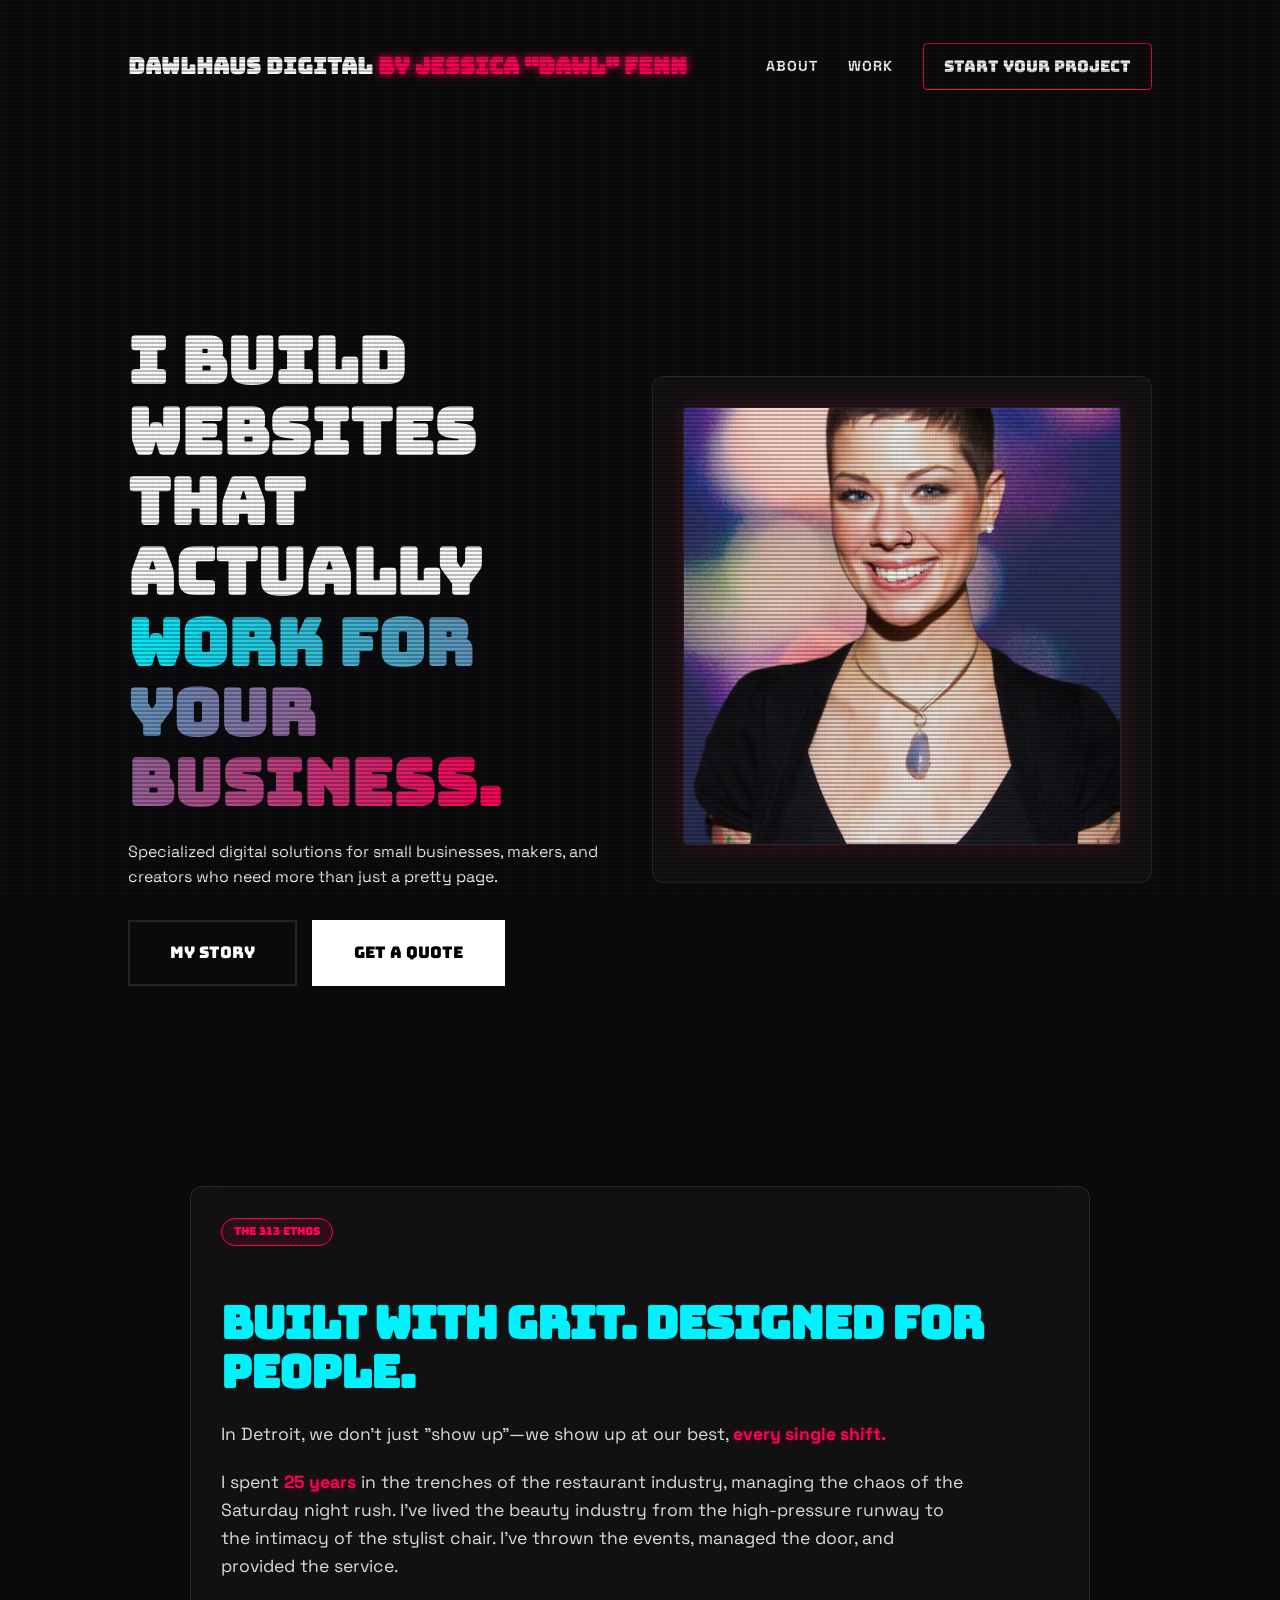
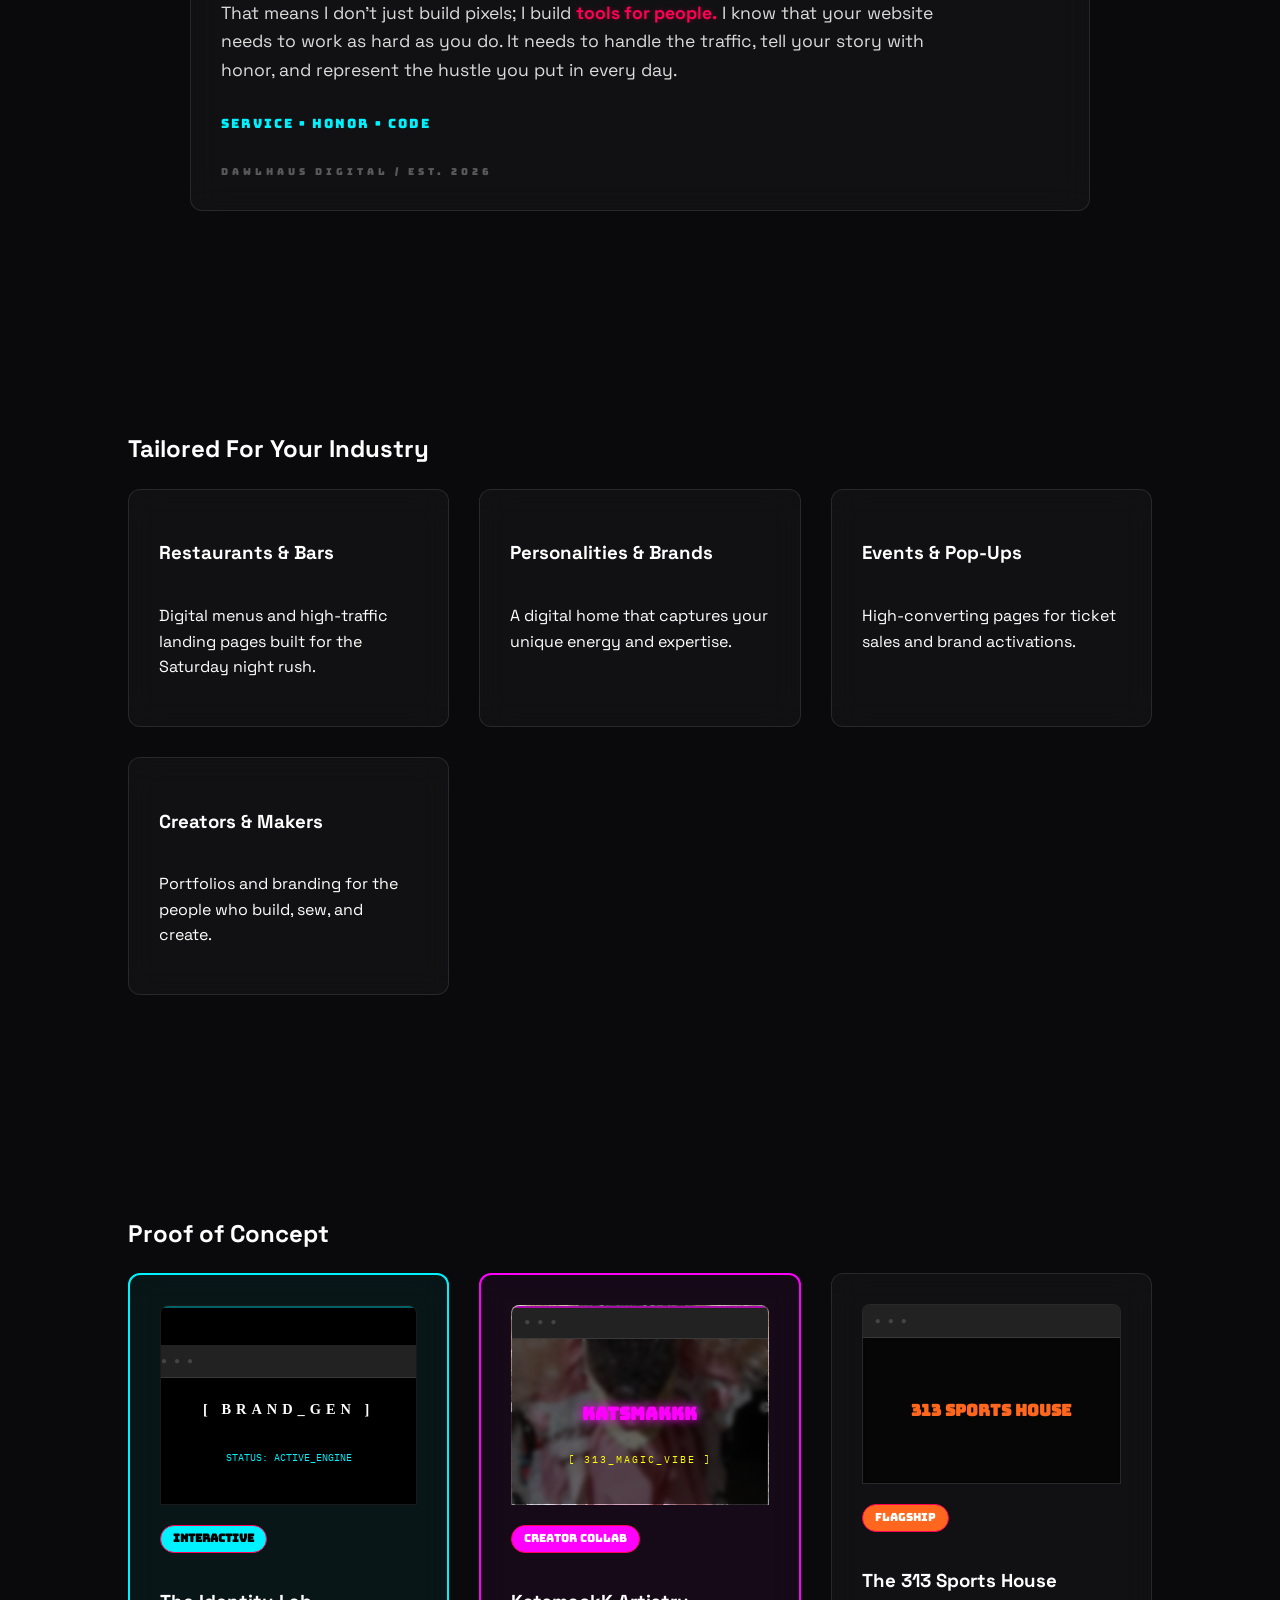
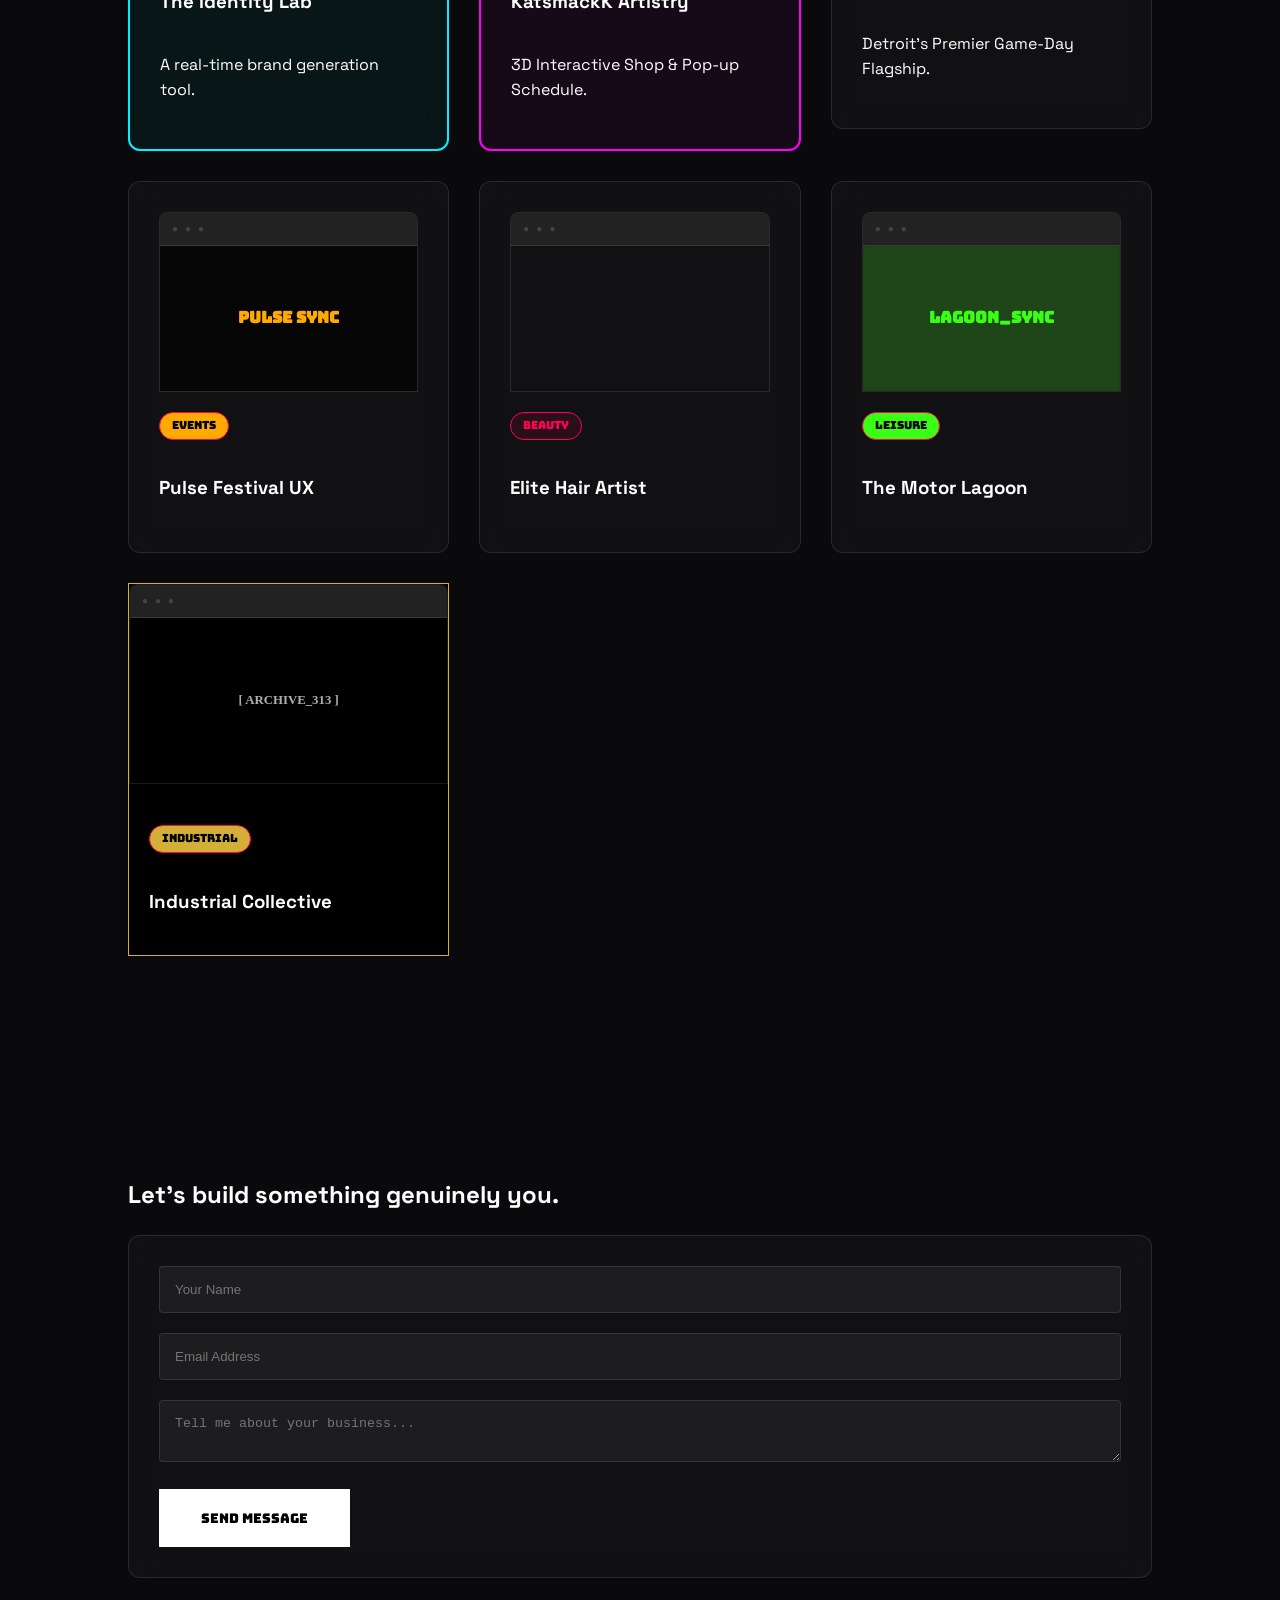
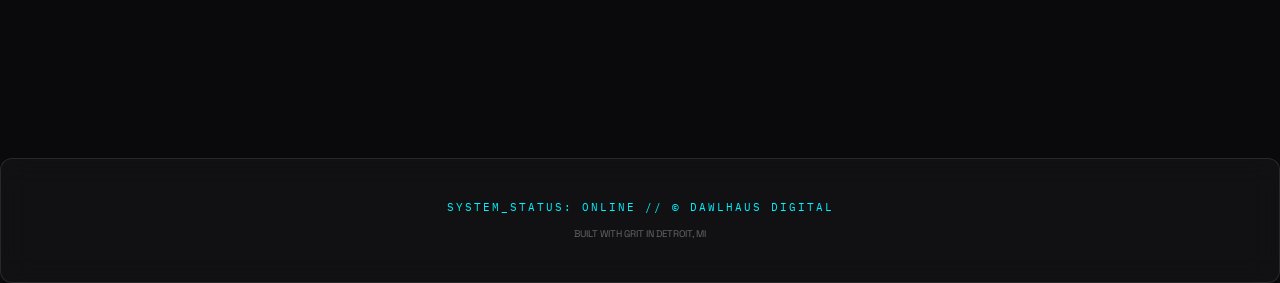
==== commit 1f3a1750: "Refactor index.html structure and content" ====
--- a/index.html
+++ b/index.html
@@ -27,158 +27,177 @@
     </nav>
 
     <main>
-  <section class="hero">
-    <div class="hero-text">
-      <h1>I build websites that actually <span>work for your business.</span></h1>
-      <p>Specialized digital solutions for small businesses, makers, and creators who need more than just a pretty page.</p>
-      <div class="cta-group">
-        <a href="#about" class="btn secondary">My Story</a>
-        <a href="#contact" class="btn primary" role="button">Get a Quote</a>
-      </div>
-    </div>
-    <div class="hero-image glass">
-      <img src="jess.jpg" alt="Jessica Fenn" onerror="this.src='https://via.placeholder.com/400x500?text=Jessica+Fenn'" />
-    </div>
-  </section>
-
-<section class="about" id="about">
-  <div class="about-content">
-    <div class="about-text-box glass">
-      <div class="badge">The 313 Ethos</div>
-      <h2>Built with Grit. Designed for People.</h2>
-      <p>In Detroit, we don't just "show up"—we show up at our best, <strong>every single shift.</strong></p>
-      <p>I spent <strong>25 years</strong> in the trenches of the restaurant industry, managing the chaos of the Saturday night rush. I've lived the beauty industry from the high-pressure runway to the intimacy of the stylist chair. I've thrown the events, managed the door, and provided the service.</p>
-      <p>That means I don't just build pixels; I build <strong>tools for people.</strong> I know that your website needs to work as hard as you do. It needs to handle the traffic, tell your story with honor, and represent the hustle you put in every day.</p>
-      <div class="cta-group">
-        <span style="font-family: var(--font-retro); color: var(--accent-cyan); font-size: 0.8rem; text-transform: uppercase; letter-spacing: 2px;">
-          Service • Honor • Code
-        </span>
-      </div>
-    </div>
-  </div>
-</section>
-
-<section class="services">
-  <div class="contact-header">
-    <h2>Tailored For Your Industry</h2>
-  </div>
-  <div class="card-grid">
-    <div class="card glass reveal">
-      <h3>Restaurants & Bars</h3>
-      <p>Digital menus and high-traffic landing pages built for the Saturday night rush.</p>
-    </div>
-    <div class="card glass reveal">
-      <h3>Personalities & Brands</h3>
-      <p>A digital home that captures your unique energy and expertise.</p>
-    </div>
-    <div class="card glass reveal">
-      <h3>Events & Pop-Ups</h3>
-      <p>High-converting pages for ticket sales and brand activations.</p>
-    </div>
-    <div class="card glass reveal">
-      <h3>Creators & Makers</h3>
-      <p>Portfolios and branding for the people who build, sew, and create.</p>
-    </div>
-  </div>
-</section>
-
-  <section class="portfolio" id="portfolio">
-    <div class="contact-header">
-      <h2>Proof of Concept</h2>
-    </div>
-    <div class="card-grid">
-      <a href="lab.html" style="text-decoration: none; color: inherit; display: block;">
-        <div class="card glass reveal" style="border: 2px solid #00f2ff; background: rgba(0, 242, 255, 0.05);">
-          <div class="project-preview" style="background: #000; height: 200px; display: flex; flex-direction: column; align-items: center; justify-content: center; position: relative; overflow: hidden;">
-            <div style="position: absolute; width: 100%; height: 2px; background: #00f2ff; top: 0; left: 0; animation: card-scan 2s linear infinite; opacity: 0.4;"></div>
-            <h4 style="font-family: 'Syncopate'; color: #fff; font-size: 0.9rem; letter-spacing: 5px; z-index: 2;">[ BRAND_GEN ]</h4>
-            <span style="font-family: 'IBM Plex Mono'; color: #00f2ff; font-size: 0.6rem; margin-top: 10px; z-index: 2;">STATUS: ACTIVE_ENGINE</span>
-          </div>
-          <div class="badge" style="background: #00f2ff; color: #000; font-weight: bold;">INTERACTIVE</div>
-          <h3>The Identity Lab</h3>
-          <p>A real-time brand generation tool.</p>
-        </div>
-      </a>
-
-      <a href="hospitality.html" style="text-decoration: none; color: inherit; display: block;">
-        <div class="card glass reveal">
-          <div class="project-preview" style="background: url('https://images.unsplash.com/photo-1514362545857-3bc16c4c7d1b?auto=format&fit=crop&q=80&w=400') center/cover;">
-            <div style="background: rgba(0,0,0,0.7); height: 100%; display: flex; align-items: center; justify-content: center; backdrop-filter: blur(2px);">
-              <h4 style="font-family: 'Bungee'; color: #ff671f; font-size: 1rem;">313 SPORTS HOUSE</h4>
-            </div>
-          </div>
-          <div class="badge" style="background: #ff671f; color: #fff;">FLAGSHIP</div>
-          <h3>The 313 Sports House</h3>
-          <p>Detroit's Premier Game-Day Flagship.</p>
-        </div>
-      </a>
-
-      <a href="festival.html" style="text-decoration: none; color: inherit; display: block;">
-        <div class="card glass reveal">
-          <div class="project-preview" style="background: url('https://images.unsplash.com/photo-1470225620780-dba8ba36b745?auto=format&fit=crop&q=80&w=400') center/cover;">
-            <div style="background: rgba(0,0,0,0.6); height: 100%; display: flex; align-items: center; justify-content: center;">
-              <h4 style="font-family: 'Bungee'; color: #ffaa00; font-size: 1rem;">PULSE SYNC</h4>
-            </div>
-          </div>
-          <div class="badge" style="background: #ffaa00; color: #000;">Events</div>
-          <h3>Pulse Festival UX</h3>
-        </div>
-      </a>
-
-      <a href="artist.html" style="text-decoration: none; color: inherit; display: block;">
-        <div class="card glass reveal">
-          <div class="project-preview" style="background: url('https://images.unsplash.com/photo-1562322140-8baeececf3df?auto=format&fit=crop&q=80&w=400') center/cover;"></div>
-          <div class="badge">Beauty</div>
-          <h3>Elite Hair Artist</h3>
-        </div>
-      </a>
-
-      <a href="motorlagoon.html" style="text-decoration: none; color: inherit; display: block;">
-        <div class="card glass reveal">
-          <div class="project-preview" style="background: url('https://images.unsplash.com/photo-1574096079513-d8259312b785?auto=format&fit=crop&q=80&w=400') center/cover;">
-            <div style="background: rgba(57, 255, 20, 0.2); height: 100%; display: flex; align-items: center; justify-content: center; backdrop-filter: blur(2px);">
-              <h4 style="font-family: 'Bungee'; color: #39ff14; font-size: 1rem;">LAGOON_SYNC</h4>
-            </div>
-          </div>
-          <div class="badge" style="background: #39ff14; color: #000;">LEISURE</div>
-          <h3>The Motor Lagoon</h3>
-        </div>
-      </a>
-
-      <a href="makers.html" style="text-decoration: none; color: inherit; display: block;">
-        <div class="card reveal" style="background: #000; border: 1px solid #D4AF37;">
-          <div class="project-preview" style="background: url('https://images.unsplash.com/photo-1504917595217-d4dc5ebe6122?auto=format&fit=crop&q=80&w=400') center/cover; filter: grayscale(1); height: 200px;">
-            <div style="background: rgba(0,0,0,0.7); height: 100%; display: flex; align-items: center; justify-content: center;">
-              <h4 style="font-family: 'Syncopate'; color: #D4AF37; font-size: 0.8rem;">[ ARCHIVE_313 ]</h4>
-            </div>
-          </div>
-          <div style="padding: 20px;">
-            <div class="badge" style="background: #D4AF37; color: #000;">INDUSTRIAL</div>
-            <h3>Industrial Collective</h3>
-          </div>
-        </div>
-      </a>
-    </div> </section> <section class="contact" id="contact">
-    <div class="contact-header">
-      <h2>Let’s build something genuinely you.</h2>
-    </div>
-    <form action="https://formspree.io/f/mykkykrn" method="POST" class="glass">
-      <input type="hidden" name="_next" value="https://fennjessica-fs.github.io/dawlhausdigital/thankyou.html" />
-      <input type="text" name="name" placeholder="Your Name" required />
-      <input type="email" name="email" placeholder="Email Address" required />
-      <textarea name="message" placeholder="Tell me about your business..." required></textarea>
-      <button type="submit" class="btn primary">Send Message</button>
-    </form>
-  </section>
+      <section class="hero">
+        <div class="hero-text">
+          <h1>I build websites that actually <span>work for your business.</span></h1>
+          <p>Specialized digital solutions for small businesses, makers, and creators who need more than just a pretty page.</p>
+          <div class="cta-group">
+            <a href="#about" class="btn secondary">My Story</a>
+            <a href="#contact" class="btn primary" role="button">Get a Quote</a>
+          </div>
+        </div>
+        <div class="hero-image glass">
+          <img src="jess.jpg" alt="Jessica Fenn" onerror="this.src='https://via.placeholder.com/400x500?text=Jessica+Fenn'" />
+        </div>
+      </section>
+
+      <section class="about" id="about">
+        <div class="about-content">
+          <div class="about-text-box glass">
+            <div class="badge">The 313 Ethos</div>
+            <h2>Built with Grit. Designed for People.</h2>
+            <p>In Detroit, we don't just "show up"—we show up at our best, <strong>every single shift.</strong></p>
+            <p>I spent <strong>25 years</strong> in the trenches of the restaurant industry, managing the chaos of the Saturday night rush. I've lived the beauty industry from the high-pressure runway to the intimacy of the stylist chair. I've thrown the events, managed the door, and provided the service.</p>
+            <p>That means I don't just build pixels; I build <strong>tools for people.</strong> I know that your website needs to work as hard as you do. It needs to handle the traffic, tell your story with honor, and represent the hustle you put in every day.</p>
+            <div class="cta-group">
+              <span style="font-family: var(--font-retro); color: var(--accent-cyan); font-size: 0.8rem; text-transform: uppercase; letter-spacing: 2px;">
+                Service • Honor • Code
+              </span>
+            </div>
+          </div>
+        </div>
+      </section>
+
+      <section class="services">
+        <div class="contact-header">
+          <h2>Tailored For Your Industry</h2>
+        </div>
+        <div class="card-grid">
+          <div class="card glass reveal">
+            <h3>Restaurants & Bars</h3>
+            <p>Digital menus and high-traffic landing pages built for the Saturday night rush.</p>
+          </div>
+          <div class="card glass reveal">
+            <h3>Personalities & Brands</h3>
+            <p>A digital home that captures your unique energy and expertise.</p>
+          </div>
+          <div class="card glass reveal">
+            <h3>Events & Pop-Ups</h3>
+            <p>High-converting pages for ticket sales and brand activations.</p>
+          </div>
+          <div class="card glass reveal">
+            <h3>Creators & Makers</h3>
+            <p>Portfolios and branding for the people who build, sew, and create.</p>
+          </div>
+        </div>
+      </section>
+
+      <section class="portfolio" id="portfolio">
+        <div class="contact-header">
+          <h2>Proof of Concept</h2>
+        </div>
+        <div class="card-grid">
+          <a href="lab.html" style="text-decoration: none; color: inherit; display: block;">
+            <div class="card glass reveal" style="border: 2px solid #00f2ff; background: rgba(0, 242, 255, 0.05);">
+              <div class="project-preview" style="background: #000; height: 200px; display: flex; flex-direction: column; align-items: center; justify-content: center; position: relative; overflow: hidden;">
+                <div style="position: absolute; width: 100%; height: 2px; background: #00f2ff; top: 0; left: 0; animation: card-scan 2s linear infinite; opacity: 0.4;"></div>
+                <h4 style="font-family: 'Syncopate'; color: #fff; font-size: 0.9rem; letter-spacing: 5px; z-index: 2;">[ BRAND_GEN ]</h4>
+                <span style="font-family: 'IBM Plex Mono'; color: #00f2ff; font-size: 0.6rem; margin-top: 10px; z-index: 2;">STATUS: ACTIVE_ENGINE</span>
+              </div>
+              <div class="badge" style="background: #00f2ff; color: #000; font-weight: bold;">INTERACTIVE</div>
+              <h3>The Identity Lab</h3>
+              <p>A real-time brand generation tool.</p>
+            </div>
+          </a>
+
+          <a href="katshop.html" style="text-decoration: none; color: inherit; display: block;">
+            <div class="card glass reveal" style="border: 2px solid #ff00ff; background: rgba(255, 0, 255, 0.05);">
+              <div class="project-preview" style="background: url('images/alligatordoll.jpg') center/cover; height: 200px; position: relative; overflow: hidden;">
+                <div style="background: rgba(0,0,0,0.6); height: 100%; display: flex; flex-direction: column; align-items: center; justify-content: center; backdrop-filter: blur(2px);">
+                  <h4 style="font-family: 'Bungee'; color: #ff00ff; font-size: 1.1rem; text-shadow: 0 0 10px #ff00ff;">KATSMAKKK</h4>
+                  <span style="font-family: 'IBM Plex Mono'; color: #ffff00; font-size: 0.6rem; letter-spacing: 2px;">[ 313_MAGIC_VIBE ]</span>
+                </div>
+                <div style="position: absolute; width: 100%; height: 2px; background: #ff00ff; top: 0; left: 0; animation: card-scan 2.5s linear infinite; opacity: 0.6;"></div>
+              </div>
+              <div class="badge" style="background: #ff00ff; color: #fff;">CREATOR COLLAB</div>
+              <h3>KatsmackK Artistry</h3>
+              <p>3D Interactive Shop & Pop-up Schedule.</p>
+            </div>
+          </a>
+
+          <a href="hospitality.html" style="text-decoration: none; color: inherit; display: block;">
+            <div class="card glass reveal">
+              <div class="project-preview" style="background: url('https://images.unsplash.com/photo-1514362545857-3bc16c4c7d1b?auto=format&fit=crop&q=80&w=400') center/cover;">
+                <div style="background: rgba(0,0,0,0.7); height: 100%; display: flex; align-items: center; justify-content: center; backdrop-filter: blur(2px);">
+                  <h4 style="font-family: 'Bungee'; color: #ff671f; font-size: 1rem;">313 SPORTS HOUSE</h4>
+                </div>
+              </div>
+              <div class="badge" style="background: #ff671f; color: #fff;">FLAGSHIP</div>
+              <h3>The 313 Sports House</h3>
+              <p>Detroit's Premier Game-Day Flagship.</p>
+            </div>
+          </a>
+
+          <a href="festival.html" style="text-decoration: none; color: inherit; display: block;">
+            <div class="card glass reveal">
+              <div class="project-preview" style="background: url('https://images.unsplash.com/photo-1470225620780-dba8ba36b745?auto=format&fit=crop&q=80&w=400') center/cover;">
+                <div style="background: rgba(0,0,0,0.6); height: 100%; display: flex; align-items: center; justify-content: center;">
+                  <h4 style="font-family: 'Bungee'; color: #ffaa00; font-size: 1rem;">PULSE SYNC</h4>
+                </div>
+              </div>
+              <div class="badge" style="background: #ffaa00; color: #000;">Events</div>
+              <h3>Pulse Festival UX</h3>
+            </div>
+          </a>
+
+          <a href="artist.html" style="text-decoration: none; color: inherit; display: block;">
+            <div class="card glass reveal">
+              <div class="project-preview" style="background: url('https://images.unsplash.com/photo-1562322140-8baeececf3df?auto=format&fit=crop&q=80&w=400') center/cover;"></div>
+              <div class="badge">Beauty</div>
+              <h3>Elite Hair Artist</h3>
+            </div>
+          </a>
+
+          <a href="motorlagoon.html" style="text-decoration: none; color: inherit; display: block;">
+            <div class="card glass reveal">
+              <div class="project-preview" style="background: url('https://images.unsplash.com/photo-1574096079513-d8259312b785?auto=format&fit=crop&q=80&w=400') center/cover;">
+                <div style="background: rgba(57, 255, 20, 0.2); height: 100%; display: flex; align-items: center; justify-content: center; backdrop-filter: blur(2px);">
+                  <h4 style="font-family: 'Bungee'; color: #39ff14; font-size: 1rem;">LAGOON_SYNC</h4>
+                </div>
+              </div>
+              <div class="badge" style="background: #39ff14; color: #000;">LEISURE</div>
+              <h3>The Motor Lagoon</h3>
+            </div>
+          </a>
+
+          <a href="makers.html" style="text-decoration: none; color: inherit; display: block;">
+            <div class="card reveal" style="background: #000; border: 1px solid #D4AF37;">
+              <div class="project-preview" style="background: url('https://images.unsplash.com/photo-1504917595217-d4dc5ebe6122?auto=format&fit=crop&q=80&w=400') center/cover; filter: grayscale(1); height: 200px;">
+                <div style="background: rgba(0,0,0,0.7); height: 100%; display: flex; align-items: center; justify-content: center;">
+                  <h4 style="font-family: 'Syncopate'; color: #D4AF37; font-size: 0.8rem;">[ ARCHIVE_313 ]</h4>
+                </div>
+              </div>
+              <div style="padding: 20px;">
+                <div class="badge" style="background: #D4AF37; color: #000;">INDUSTRIAL</div>
+                <h3>Industrial Collective</h3>
+              </div>
+            </div>
+          </a>
+        </div>
+      </section>
+
+      <section class="contact" id="contact">
+        <div class="contact-header">
+          <h2>Let’s build something genuinely you.</h2>
+        </div>
+        <form action="https://formspree.io/f/mykkykrn" method="POST" class="glass">
+          <input type="hidden" name="_next" value="https://fennjessica-fs.github.io/dawlhausdigital/thankyou.html" />
+          <input type="text" name="name" placeholder="Your Name" required />
+          <input type="email" name="email" placeholder="Email Address" required />
+          <textarea name="message" placeholder="Tell me about your business..." required></textarea>
+          <button type="submit" class="btn primary">Send Message</button>
+        </form>
+      </section>
+
       <footer class="footer glass" style="margin-top: 80px; padding: 40px 20px; text-align: center; border-top: 1px solid rgba(255,255,255,0.1);">
-  <div style="font-family: 'IBM Plex Mono'; font-size: 0.7rem; color: var(--accent-cyan); letter-spacing: 2px;">
-    SYSTEM_STATUS: ONLINE // &copy; <span id="year"></span> DAWLHAUS DIGITAL
-  </div>
-  <div style="font-family: 'Space Grotesk'; font-size: 0.6rem; color: #666; margin-top: 10px; text-transform: uppercase;">
-    Built with Grit in Detroit, MI
-  </div>
-</footer>
-</main>
+        <div style="font-family: 'IBM Plex Mono'; font-size: 0.7rem; color: var(--accent-cyan); letter-spacing: 2px;">
+          SYSTEM_STATUS: ONLINE // &copy; <span id="year"></span> DAWLHAUS DIGITAL
+        </div>
+        <div style="font-family: 'Space Grotesk'; font-size: 0.6rem; color: #666; margin-top: 10px; text-transform: uppercase;">
+          Built with Grit in Detroit, MI
+        </div>
+      </footer>
+    </main>
 
     <script src="script.js"></script>
     <style>
